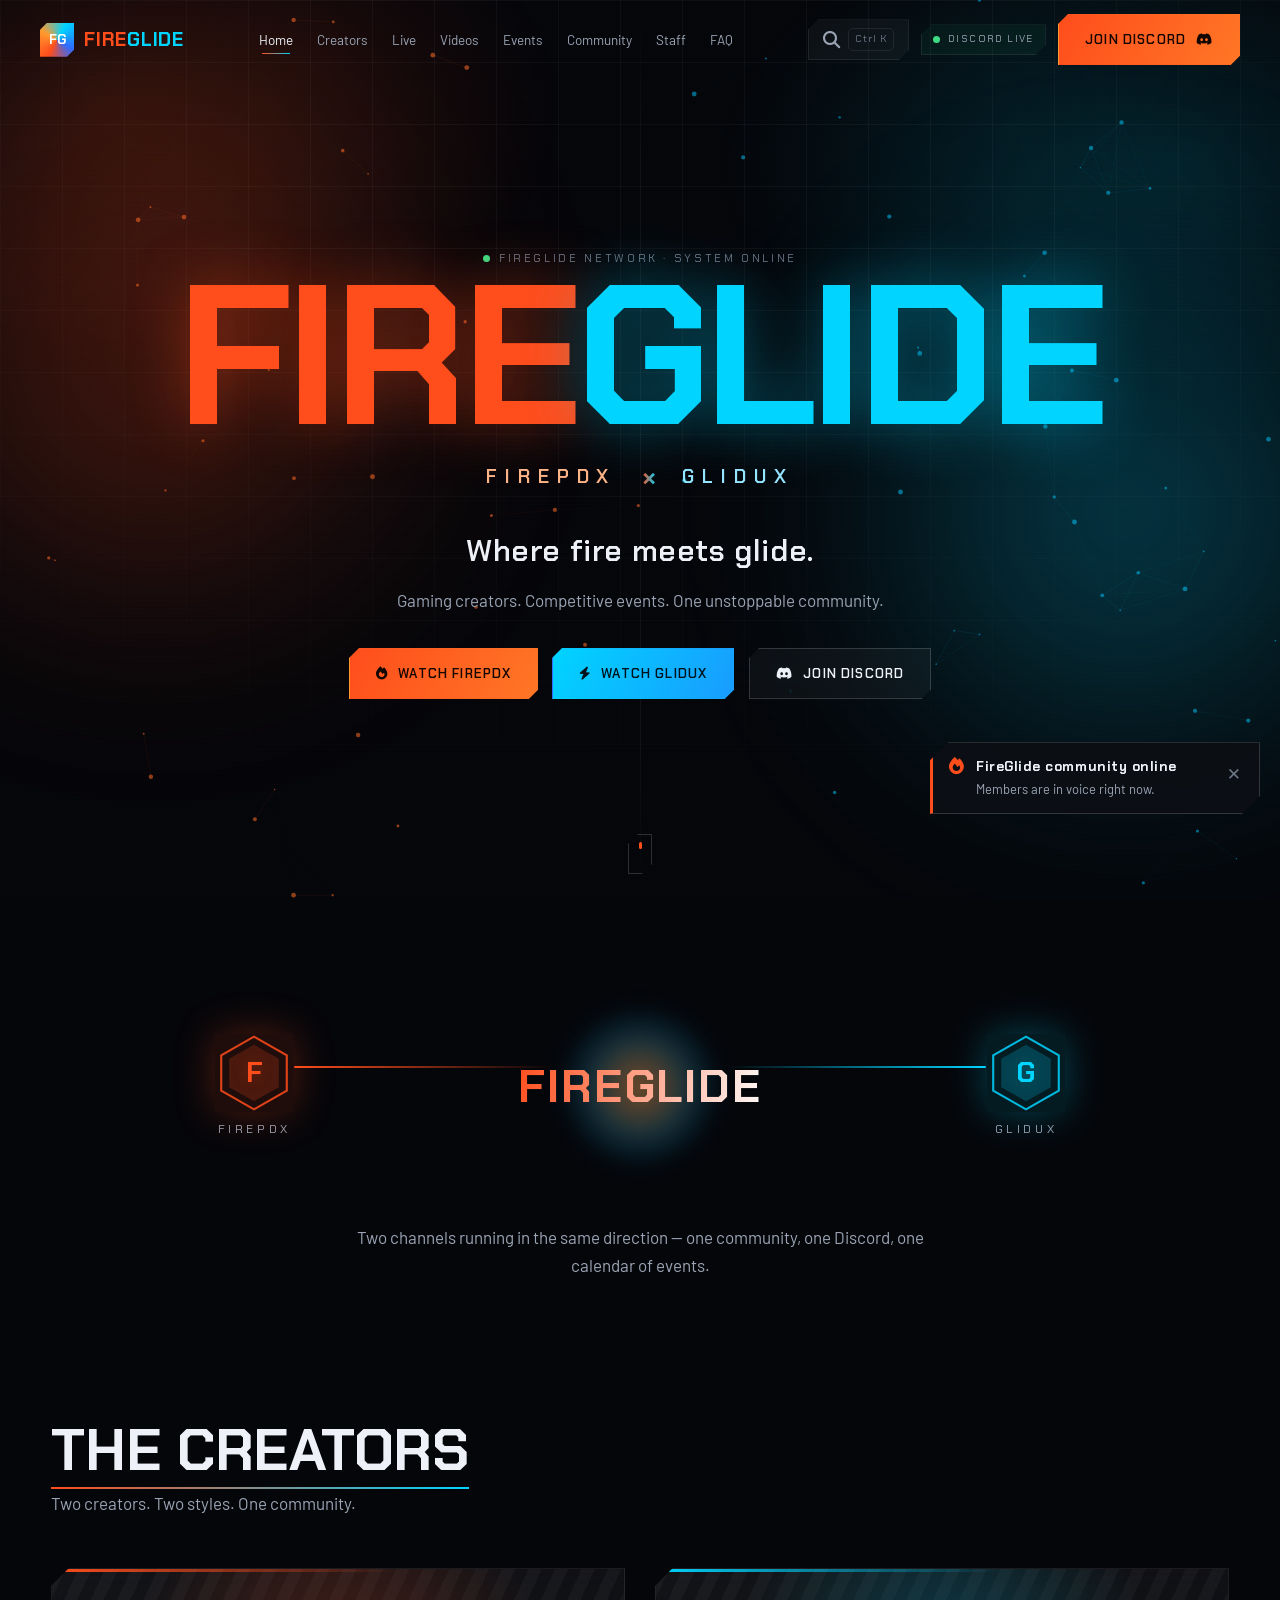
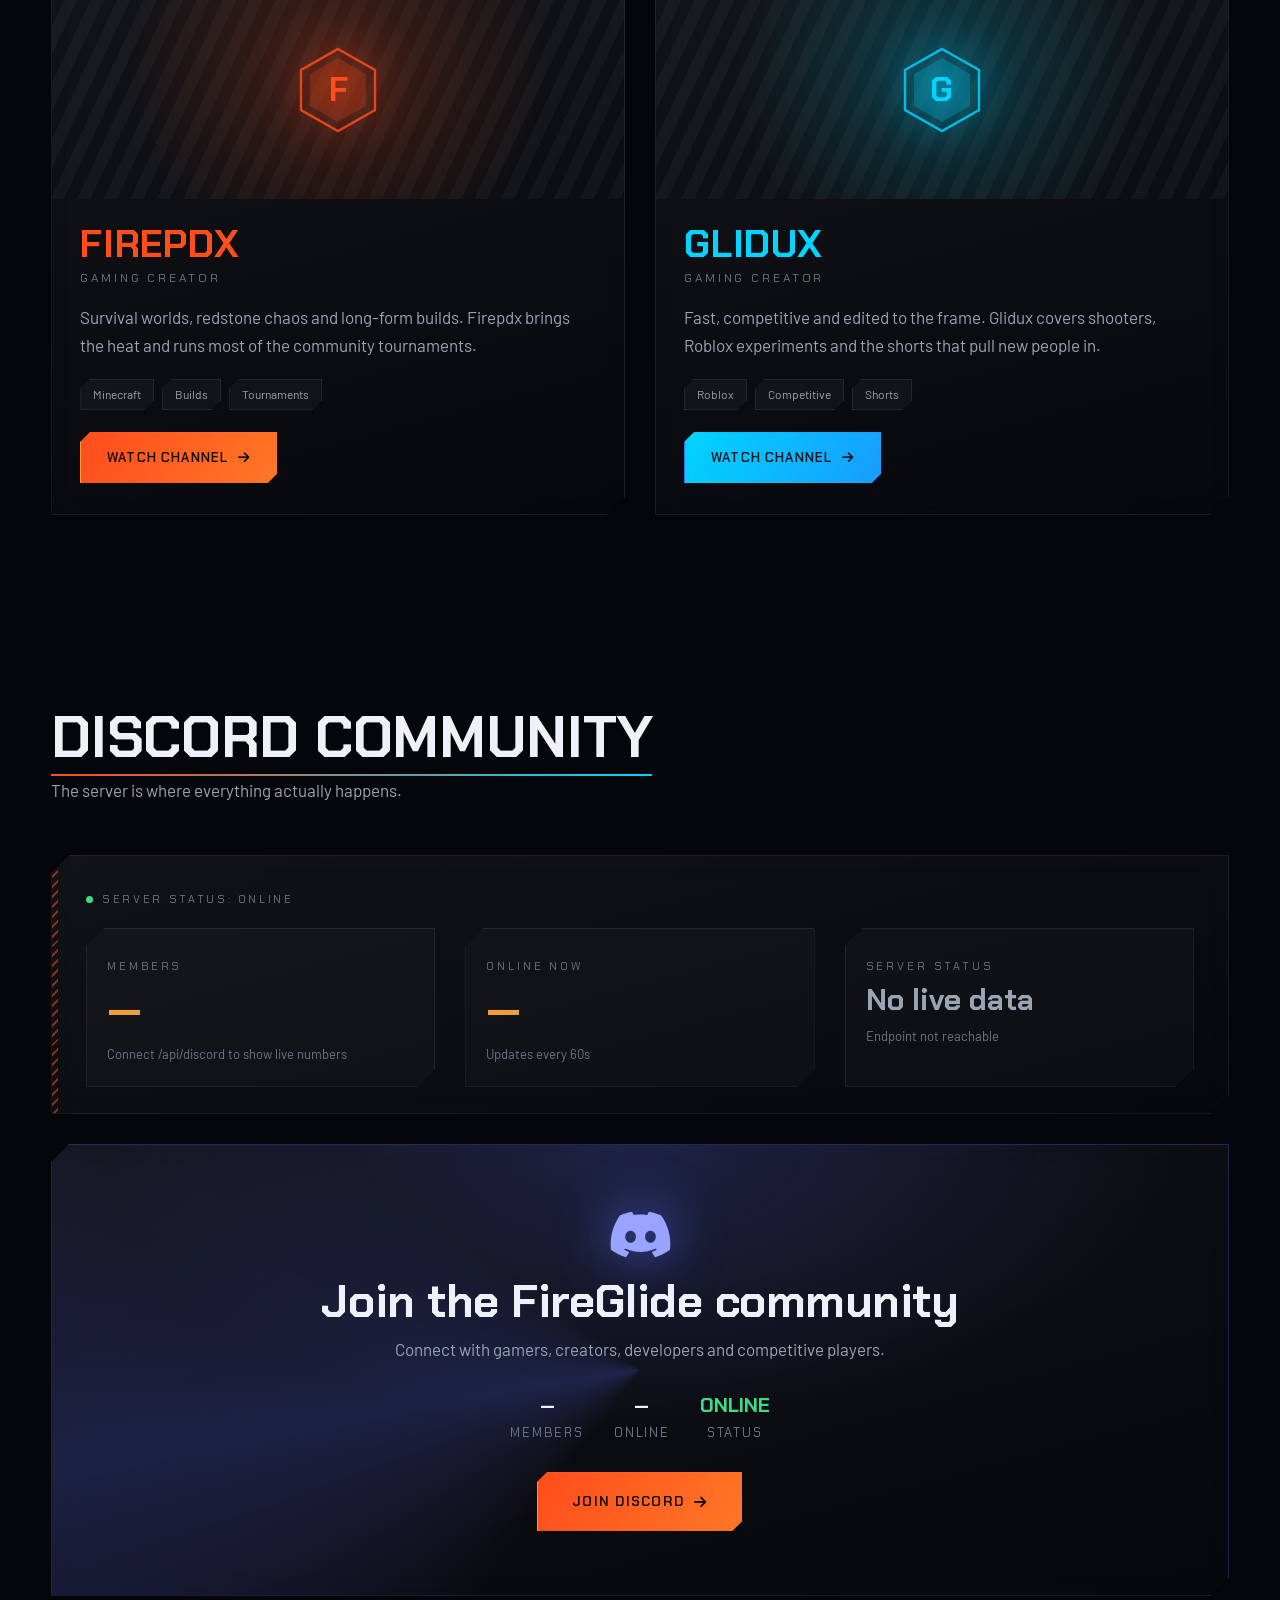
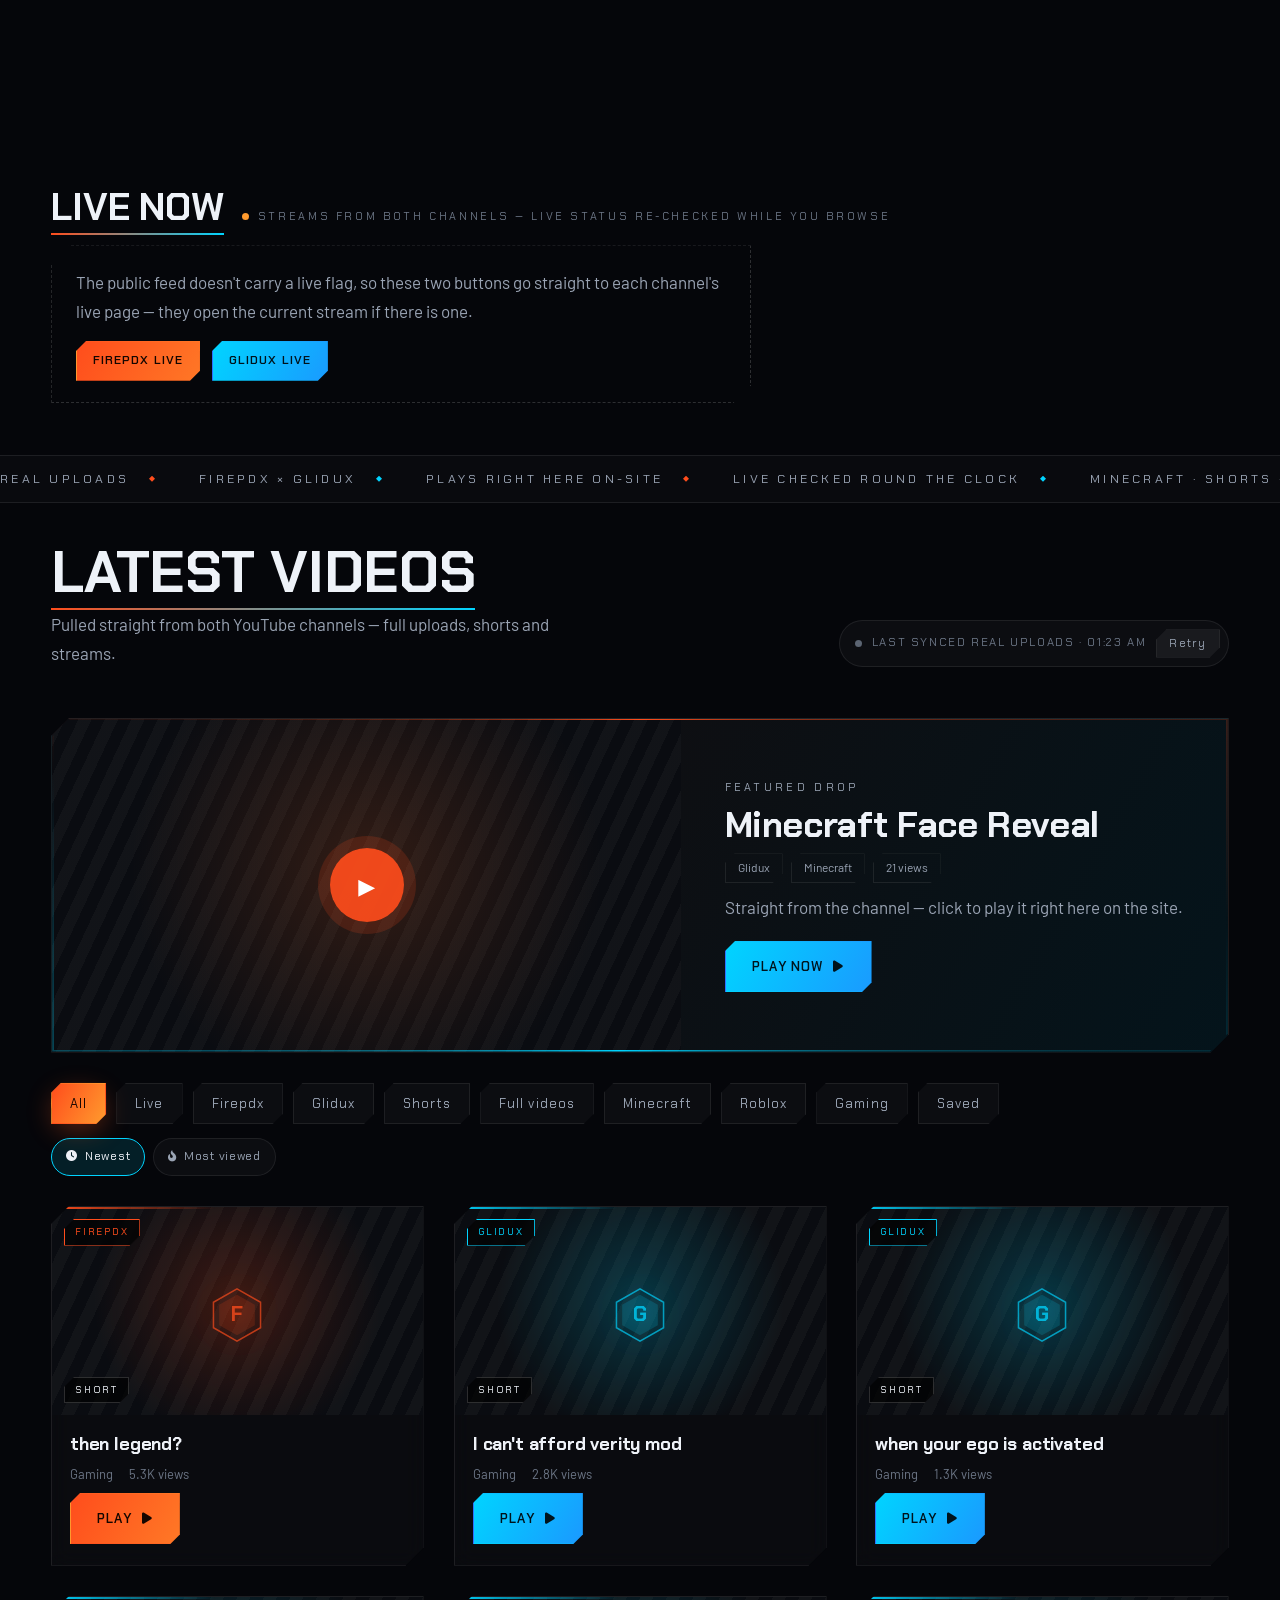
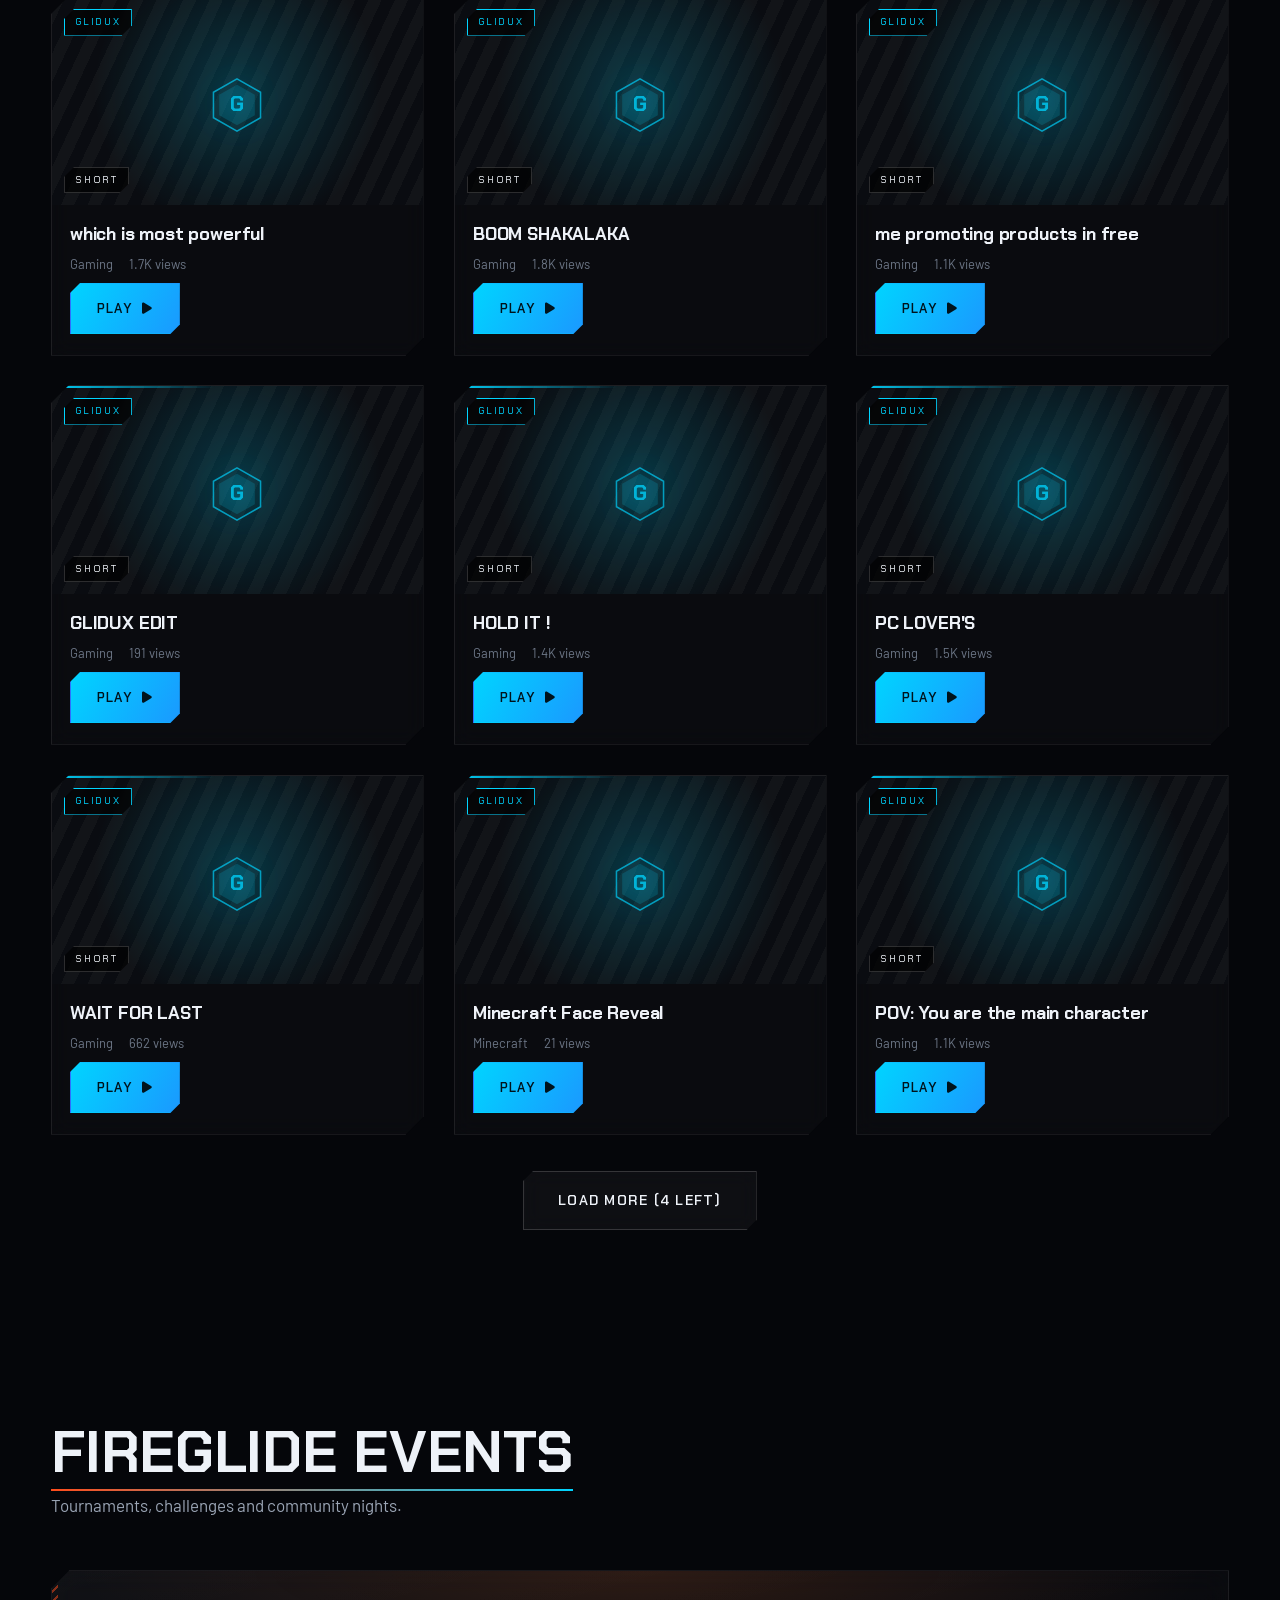
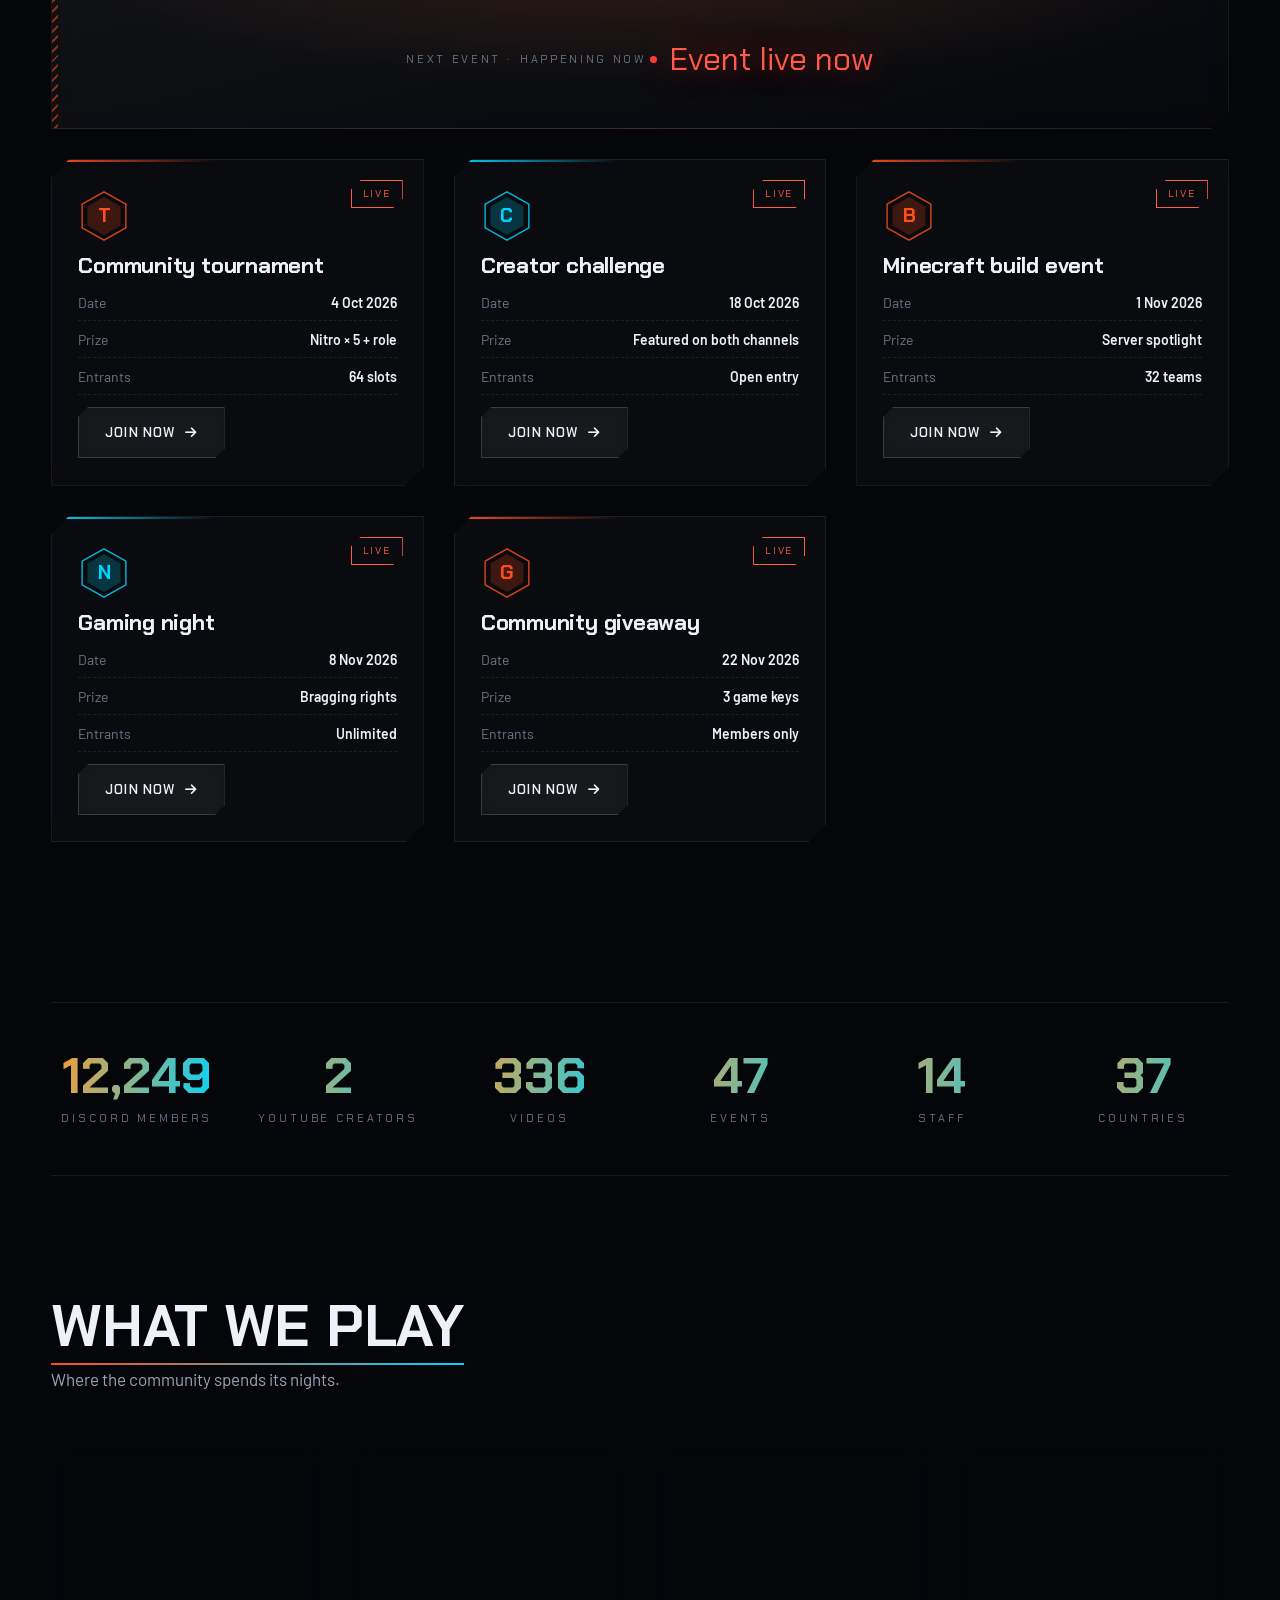
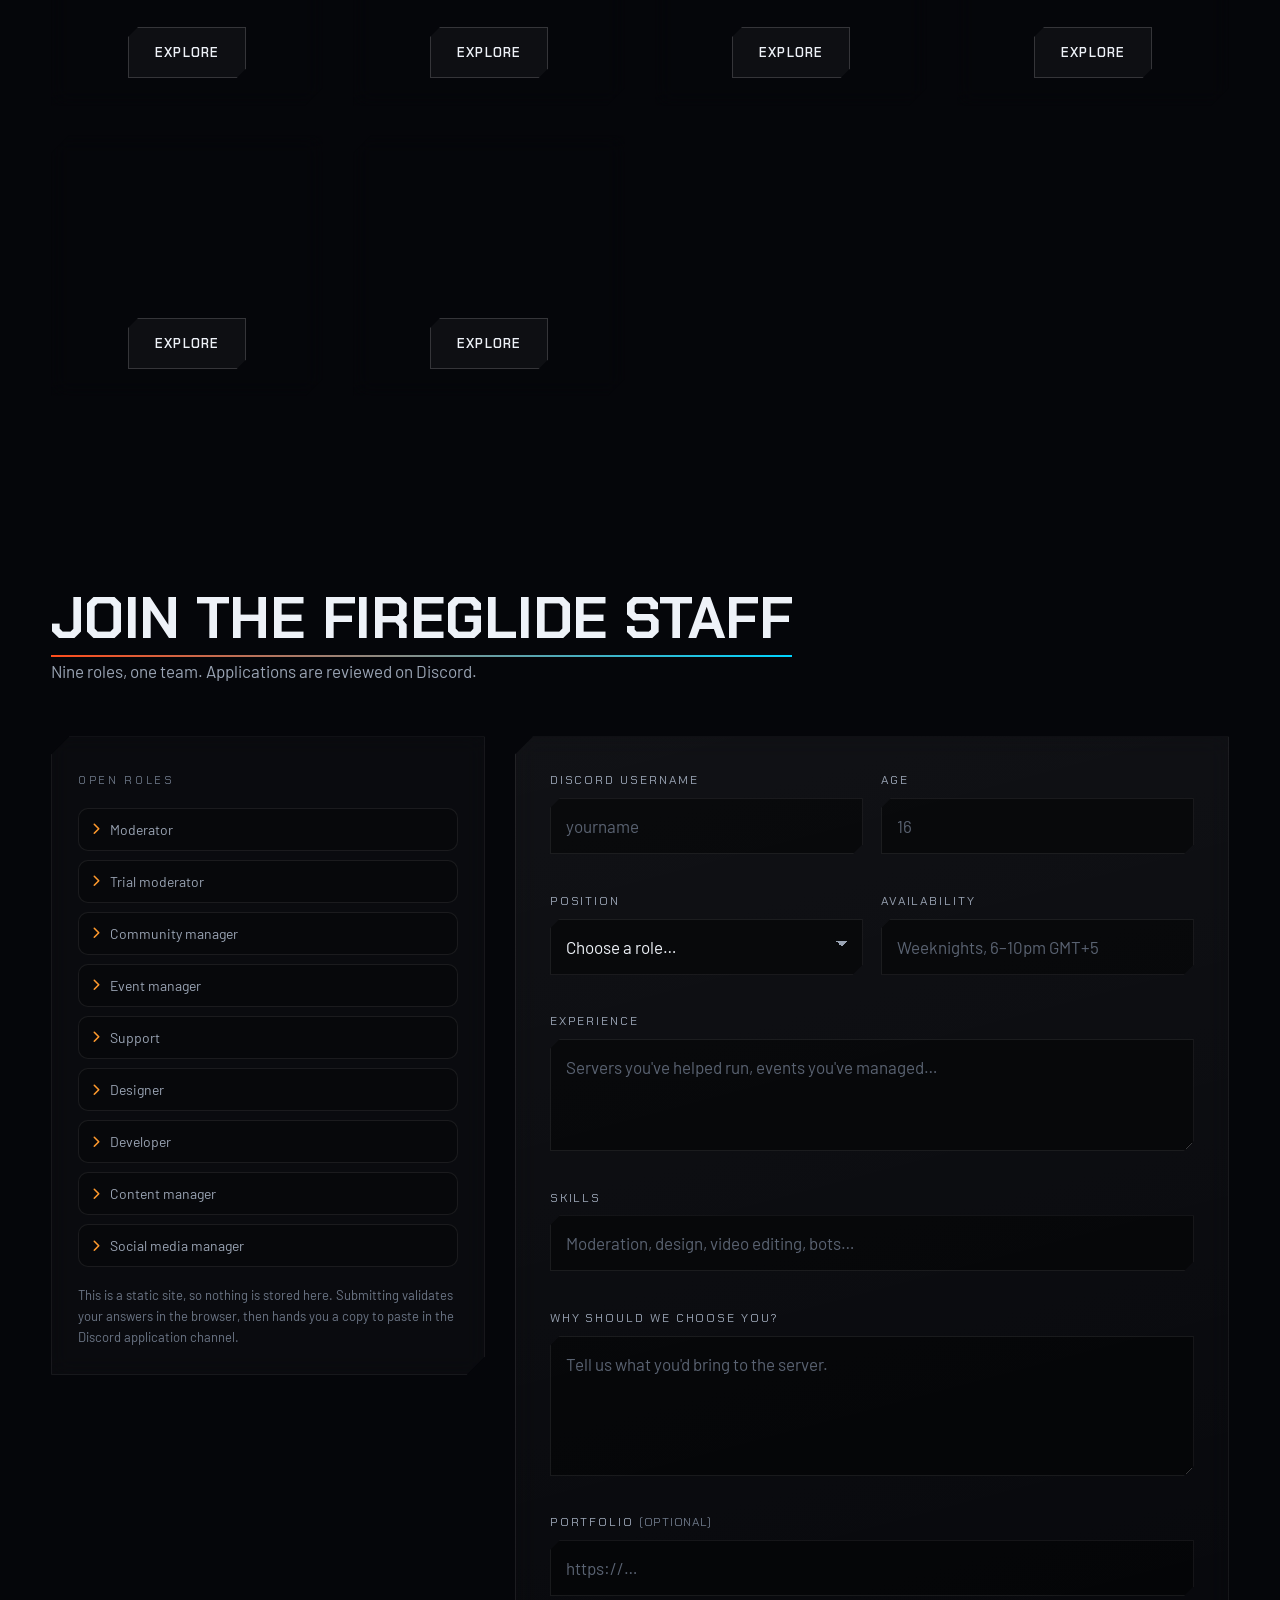
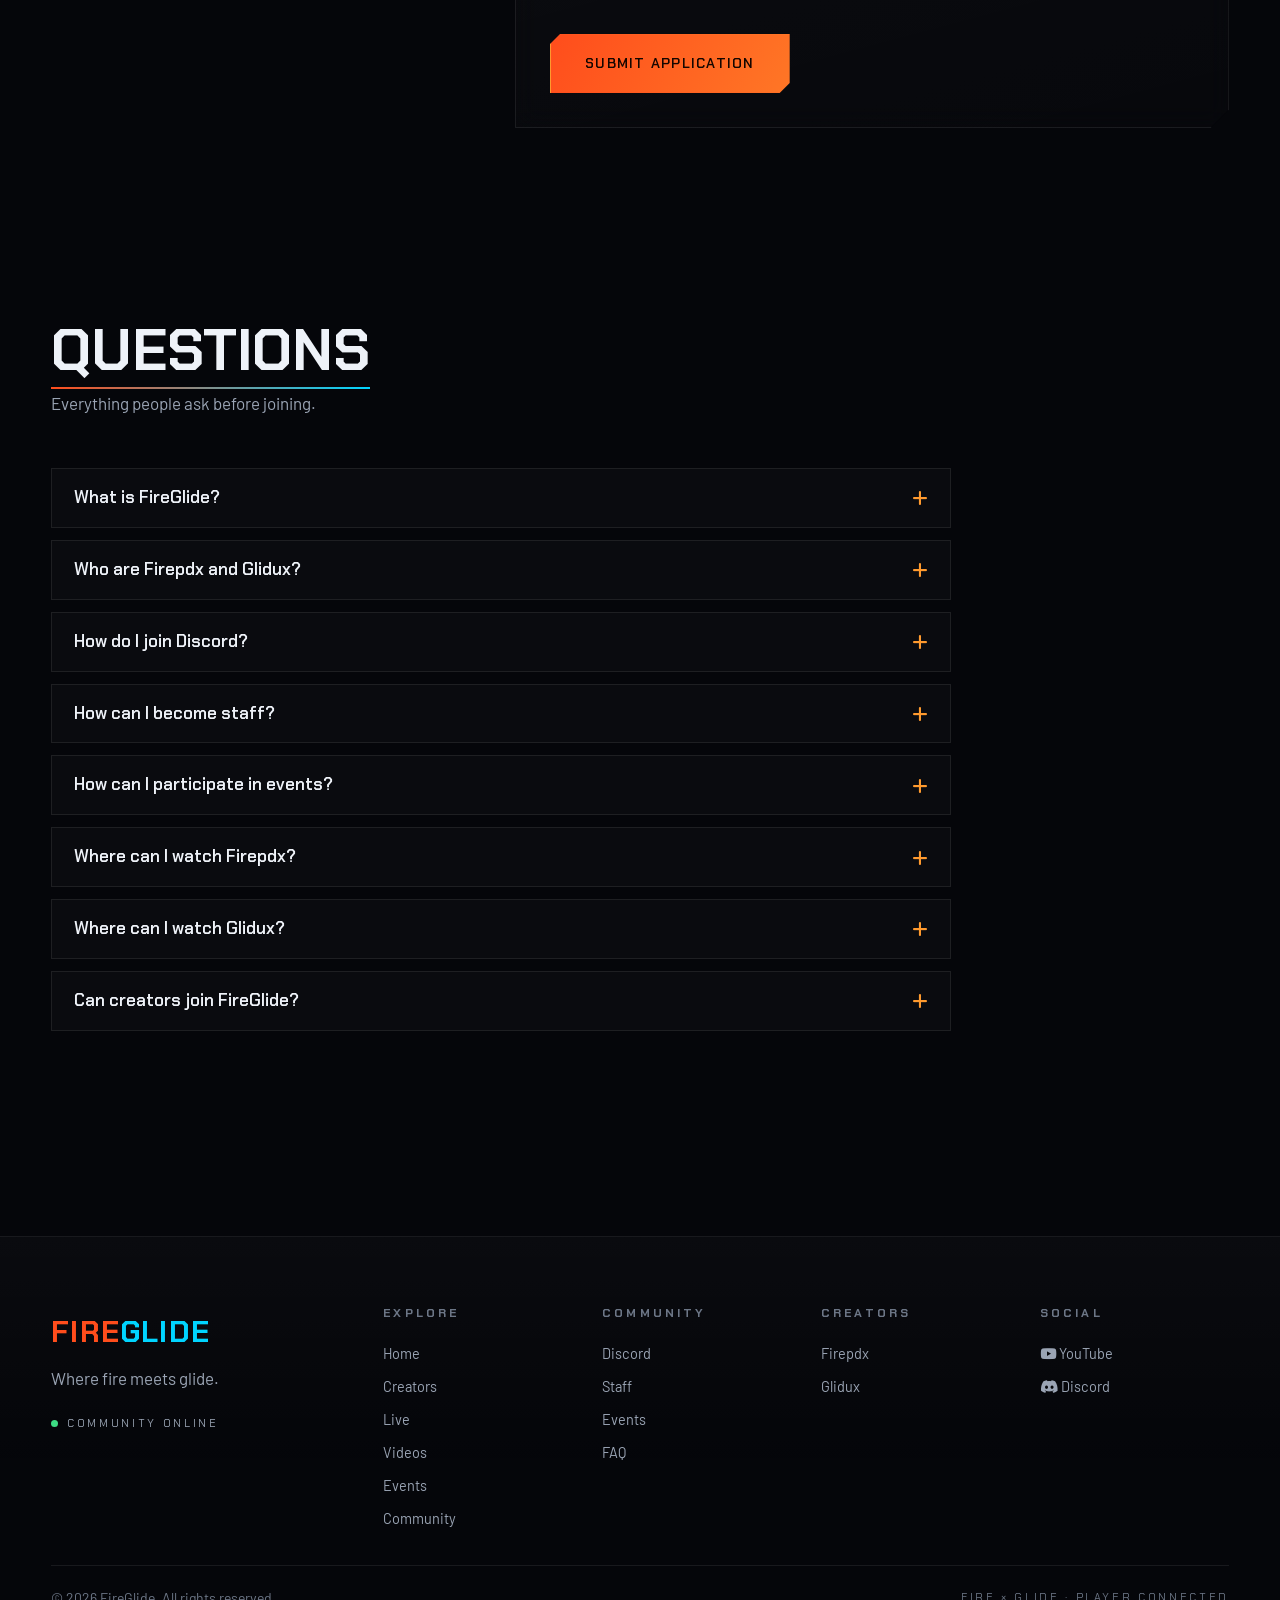
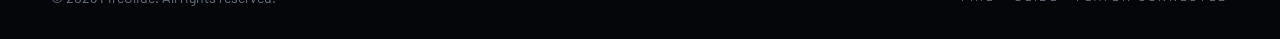
==== index.html @ de51bd77 "new" ====
<!DOCTYPE html>
<html lang="en">
<head>
<meta charset="UTF-8">
<meta name="viewport" content="width=device-width, initial-scale=1">

<title>FireGlide — Gaming Community | Firepdx × Glidux</title>
<meta name="description" content="FireGlide is a gaming community bringing Firepdx and Glidux together. Watch gaming content, join events and connect with the community on Discord.">
<meta name="theme-color" content="#05060a">
<link rel="canonical" href="https://example.com/">
<meta name="author" content="FireGlide">
<meta name="keywords" content="FireGlide, Firepdx, Glidux, gaming community, Discord, Minecraft, Roblox, esports">

<!-- Open Graph -->
<meta property="og:type" content="website">
<meta property="og:site_name" content="FireGlide">
<meta property="og:title" content="FireGlide — Gaming Community | Firepdx × Glidux">
<meta property="og:description" content="Two creators. One community. Infinite gaming. Watch content, join events and connect on Discord.">
<meta property="og:url" content="https://example.com/">
<meta property="og:image" content="https://raw.githubusercontent.com/USERNAME/REPOSITORY/main/assets/hero.png">
<meta property="og:image:alt" content="FireGlide — where fire meets glide">

<!-- Twitter -->
<meta name="twitter:card" content="summary_large_image">
<meta name="twitter:title" content="FireGlide — Gaming Community | Firepdx × Glidux">
<meta name="twitter:description" content="Two creators. One community. Infinite gaming.">
<meta name="twitter:image" content="https://raw.githubusercontent.com/USERNAME/REPOSITORY/main/assets/hero.png">

<link rel="icon" href="https://raw.githubusercontent.com/USERNAME/REPOSITORY/main/assets/favicon.png" type="image/png">
<link rel="apple-touch-icon" href="https://raw.githubusercontent.com/USERNAME/REPOSITORY/main/assets/favicon.png">

<link rel="preconnect" href="https://fonts.googleapis.com">
<link rel="preconnect" href="https://fonts.gstatic.com" crossorigin>
<link href="https://fonts.googleapis.com/css2?family=Chakra+Petch:wght@500;600;700&family=Barlow:wght@400;500;600&display=swap" rel="stylesheet">
<link rel="stylesheet" href="https://cdnjs.cloudflare.com/ajax/libs/font-awesome/6.5.2/css/all.min.css">
<link rel="stylesheet" href="style.css">

<script type="application/ld+json">
{
  "@context": "https://schema.org",
  "@type": "Organization",
  "name": "FireGlide",
  "url": "https://example.com/",
  "description": "Gaming community bringing Firepdx and Glidux together.",
  "sameAs": [
    "https://www.youtube.com/@Firepdx",
    "https://www.youtube.com/@Glidux",
    "https://discord.gg/zVZvjDcu"
  ]
}
</script>
</head>

<body class="is-loading">

<a class="skip-link" href="#main">Skip to content</a>

<!-- ============ LOADING SCREEN ============ -->
<div class="loader" id="loader" role="status" aria-live="polite">
  <div class="loader__inner">
    <div class="loader__mark">
      <span class="loader__fire">FIRE</span><span class="loader__glide">GLIDE</span>
    </div>
    <p class="loader__msg" id="loaderMsg">Initializing community…</p>
    <div class="loader__bar"><span id="loaderFill"></span></div>
    <div class="loader__pct"><span id="loaderPct">0</span>%</div>
  </div>
</div>

<!-- ============ CHROME ============ -->
<div class="scroll-progress" id="scrollProgress" aria-hidden="true"></div>
<div class="cursor" id="cursorRing" aria-hidden="true"></div>
<div class="cursor-dot" id="cursorDot" aria-hidden="true"></div>
<canvas class="particles" id="particles" aria-hidden="true"></canvas>
<div class="grid-bg" aria-hidden="true"></div>
<div class="scanlines" aria-hidden="true"></div>
<div class="seam" aria-hidden="true"></div>

<div class="toasts" id="toasts" role="region" aria-label="Notifications" aria-live="polite"></div>

<!-- ============ NAVBAR ============ -->
<header class="nav" id="nav">
  <div class="nav__wrap">
    <a class="brand" href="#home" aria-label="FireGlide home">
      <img class="brand__img" id="brandLogo" alt="" width="34" height="34">
      <span class="brand__fallback" aria-hidden="true">FG</span>
      <span class="brand__text"><b>FIRE</b><i>GLIDE</i></span>
    </a>

    <nav class="nav__links" id="navLinks" aria-label="Primary">
      <a href="#home">Home</a>
      <a href="#creators">Creators</a>
      <a href="#live">Live</a>
      <a href="#videos">Videos</a>
      <a href="#events">Events</a>
      <a href="#community">Community</a>
      <a href="#staff">Staff</a>
      <a href="#faq">FAQ</a>
    </nav>

    <div class="nav__right">
      <button class="search-btn" id="searchOpen" aria-label="Search FireGlide (Control K)">
        <i class="fa-solid fa-magnifying-glass" aria-hidden="true"></i>
        <kbd>Ctrl K</kbd>
      </button>
      <span class="live-pill"><i class="dot" aria-hidden="true"></i> Discord live</span>
      <a class="btn btn--fire nav__cta" data-magnetic href="https://discord.gg/zVZvjDcu" target="_blank" rel="noopener noreferrer">
        Join Discord <i class="fa-brands fa-discord" aria-hidden="true"></i>
      </a>
      <button class="burger" id="burger" aria-label="Open menu" aria-expanded="false" aria-controls="navLinks">
        <span></span><span></span><span></span>
      </button>
    </div>
  </div>
</header>

<main id="main">

<!-- ============ HERO ============ -->
<section class="hero" id="home">
  <div class="hero__glow hero__glow--fire" aria-hidden="true"></div>
  <div class="hero__glow hero__glow--glide" aria-hidden="true"></div>
  <canvas class="hero__collide" id="collide" aria-hidden="true"></canvas>

  <div class="hero__inner" id="heroParallax">
    <p class="hud hud--top"><i class="dot" aria-hidden="true"></i> FireGlide network · system online</p>

    <h1 class="hero__title" id="heroTitle">
      <span class="hero__word hero__word--fire">FIRE</span><span class="hero__word hero__word--glide">GLIDE</span>
    </h1>

    <p class="hero__cross" id="heroCross" aria-label="Firepdx times Glidux">
      <span>FIREPDX</span><em>×</em><span>GLIDUX</span>
    </p>

    <p class="hero__tag">Where fire meets glide.</p>
    <p class="hero__desc">Gaming creators. Competitive events. One unstoppable community.</p>

    <div class="hero__actions">
      <a class="btn btn--fire" data-magnetic href="https://www.youtube.com/@Firepdx" target="_blank" rel="noopener noreferrer">
        <i class="fa-solid fa-fire" aria-hidden="true"></i> Watch Firepdx
      </a>
      <a class="btn btn--glide" data-magnetic href="https://www.youtube.com/@Glidux" target="_blank" rel="noopener noreferrer">
        <i class="fa-solid fa-bolt" aria-hidden="true"></i> Watch Glidux
      </a>
      <a class="btn btn--ghost" data-magnetic href="https://discord.gg/zVZvjDcu" target="_blank" rel="noopener noreferrer">
        <i class="fa-brands fa-discord" aria-hidden="true"></i> Join Discord
      </a>
    </div>

    <img class="hero__art" id="heroArt" alt="" fetchpriority="high">
  </div>

  <a class="hero__scroll" href="#fusion" aria-label="Scroll to next section"><span></span></a>
</section>

<!-- ============ FUSION ============ -->
<section class="fusion" id="fusion" data-reveal>
  <div class="fusion__stage" aria-hidden="true">
    <div class="fusion__side fusion__side--fire">
      <span class="fusion__icon"><svg viewBox="0 0 40 44" aria-hidden="true"><polygon class="mark__ring" points="20,1.5 38.5,12 38.5,32 20,42.5 1.5,32 1.5,12"/><polygon class="mark__fill" points="20,6 34,14 34,30 20,38 6,30 6,14"/></svg><b>F</b></span>
      <span class="fusion__name">FIREPDX</span>
      <span class="fusion__beam"></span>
    </div>
    <div class="fusion__core">
      <span class="fusion__pulse"></span>
      <span class="fusion__label">FIREGLIDE</span>
    </div>
    <div class="fusion__side fusion__side--glide">
      <span class="fusion__icon"><svg viewBox="0 0 40 44" aria-hidden="true"><polygon class="mark__ring" points="20,1.5 38.5,12 38.5,32 20,42.5 1.5,32 1.5,12"/><polygon class="mark__fill" points="20,6 34,14 34,30 20,38 6,30 6,14"/></svg><b>G</b></span>
      <span class="fusion__name">GLIDUX</span>
      <span class="fusion__beam"></span>
    </div>
  </div>
  <p class="fusion__caption">Two channels running in the same direction — one community, one Discord, one calendar of events.</p>
</section>

<!-- ============ CREATORS ============ -->
<section class="section" id="creators" data-reveal>
  <div class="section__head">
    <h2 class="section__title">The creators</h2>
    <p class="section__sub">Two creators. Two styles. One community.</p>
  </div>
  <div class="creators" id="creatorGrid"><!-- rendered by script.js --></div>
</section>

<!-- ============ COMMUNITY / DISCORD ============ -->
<section class="section" id="community" data-reveal>
  <div class="section__head">
    <h2 class="section__title">Discord community</h2>
    <p class="section__sub">The server is where everything actually happens.</p>
  </div>

  <div class="stats-panel">
    <p class="hud"><i class="dot" aria-hidden="true"></i> Server status: online</p>
    <div class="stats-panel__grid">
      <div class="stat-tile">
        <span class="stat-tile__label">Members</span>
        <strong class="stat-tile__value" id="memberCount">—</strong>
        <span class="stat-tile__note" id="memberNote">Waiting for live data</span>
      </div>
      <div class="stat-tile">
        <span class="stat-tile__label">Online now</span>
        <strong class="stat-tile__value" id="onlineCount">—</strong>
        <span class="stat-tile__note">Updates every 60s</span>
      </div>
      <div class="stat-tile">
        <span class="stat-tile__label">Server status</span>
        <strong class="stat-tile__value stat-tile__value--ok" id="serverStatus">Checking…</strong>
        <span class="stat-tile__note" id="statusNote">/api/discord</span>
      </div>
    </div>
  </div>

  <article class="discord-cta">
    <img class="discord-cta__img" id="discordArt" alt="" loading="lazy">
    <i class="fa-brands fa-discord discord-cta__icon" aria-hidden="true"></i>
    <h3>Join the FireGlide community</h3>
    <p>Connect with gamers, creators, developers and competitive players.</p>
    <ul class="discord-cta__meta">
      <li><b id="ctaMembers">—</b> members</li>
      <li><b id="ctaOnline">—</b> online</li>
      <li><b class="ok">Online</b> status</li>
    </ul>
    <a class="btn btn--fire btn--lg" data-magnetic href="https://discord.gg/zVZvjDcu" target="_blank" rel="noopener noreferrer">
      Join Discord <i class="fa-solid fa-arrow-right" aria-hidden="true"></i>
    </a>
  </article>
</section>

<!-- ============ LIVE BAND ============ -->
<section class="section section--tight live-band" id="live" data-state="loading" data-reveal>
  <div class="live-band__head">
    <h2 class="section__title section__title--sm">Live now</h2>
    <p class="hud"><i class="dot dot--red" aria-hidden="true"></i> Streams from both channels — live status re-checked while you browse</p>
  </div>
  <div class="live-grid" id="liveGrid"></div>
  <p class="live-off" id="liveOffline" hidden>
    Nobody is streaming right now. New uploads land in the grid below the moment they publish — or turn on notifications on
    <a href="https://www.youtube.com/@Firepdx" target="_blank" rel="noopener noreferrer">Firepdx</a> and
    <a href="https://www.youtube.com/@Glidux" target="_blank" rel="noopener noreferrer">Glidux</a>.
  </p>
</section>

<!-- ============ TICKER ============ -->
<section class="ticker" data-reveal aria-hidden="true">
  <div class="ticker__track">
    <span class="ticker__group">
      <span class="ticker__item">Real uploads</span>
      <span class="ticker__item">Firepdx × Glidux</span>
      <span class="ticker__item">Plays right here on-site</span>
      <span class="ticker__item">Live checked round the clock</span>
      <span class="ticker__item">Minecraft · Shorts · Edits</span>
    </span>
    <span class="ticker__group">
      <span class="ticker__item">Real uploads</span>
      <span class="ticker__item">Firepdx × Glidux</span>
      <span class="ticker__item">Plays right here on-site</span>
      <span class="ticker__item">Live checked round the clock</span>
      <span class="ticker__item">Minecraft · Shorts · Edits</span>
    </span>
  </div>
</section>

<!-- ============ VIDEOS ============ -->
<section class="section" id="videos" data-reveal>
  <div class="section__head section__head--row">
    <div>
      <h2 class="section__title">Latest videos</h2>
      <p class="section__sub">Pulled straight from both YouTube channels — full uploads, shorts and streams.</p>
    </div>
    <p class="yt-status" id="ytStatus"><i class="dot dot--idle" aria-hidden="true"></i> Loading videos…</p>
  </div>

  <article class="featured sheen" id="featured"><!-- rendered by script.js --></article>

  <div class="filters-row">
    <div class="filters" id="videoFilters" role="tablist" aria-label="Filter videos"></div>
    <div class="sort" id="videoSort" role="group" aria-label="Sort videos">
      <button class="sort__btn is-active" type="button" data-sort="date">
        <i class="fa-solid fa-clock" aria-hidden="true"></i> Newest
      </button>
      <button class="sort__btn" type="button" data-sort="views">
        <i class="fa-solid fa-fire-flame-curved" aria-hidden="true"></i> Most viewed
      </button>
    </div>
  </div>

  <div class="videos" id="videoGrid"></div>
  <p class="empty" id="videoEmpty" hidden>Nothing under that filter yet. Pick another one, or check back after the next upload.</p>
  <button class="btn btn--ghost btn--lg video-more" id="videoMore" type="button" hidden data-magnetic>Load more</button>
</section>

<!-- ============ EVENTS ============ -->
<section class="section" id="events" data-reveal>
  <div class="section__head">
    <h2 class="section__title">FireGlide events</h2>
    <p class="section__sub">Tournaments, challenges and community nights.</p>
  </div>

  <div class="countdown" id="countdown">
    <p class="hud">Next event · <span id="nextEventName">—</span></p>
    <div class="countdown__units" id="countdownUnits">
      <div class="unit"><strong id="cdDays">00</strong><span>Days</span></div>
      <div class="unit"><strong id="cdHours">00</strong><span>Hours</span></div>
      <div class="unit"><strong id="cdMins">00</strong><span>Minutes</span></div>
      <div class="unit"><strong id="cdSecs">00</strong><span>Seconds</span></div>
    </div>
    <p class="countdown__live" id="countdownLive" hidden><i class="dot dot--red" aria-hidden="true"></i> Event live now</p>
  </div>

  <div class="events" id="eventGrid"></div>
</section>

<!-- ============ STATISTICS ============ -->
<section class="section section--tight" id="numbers" data-reveal>
  <div class="counters" id="counters"></div>
</section>

<!-- ============ GAMES ============ -->
<section class="section" id="games" data-reveal>
  <div class="section__head">
    <h2 class="section__title">What we play</h2>
    <p class="section__sub">Where the community spends its nights.</p>
  </div>
  <div class="games" id="gameGrid"></div>
</section>

<!-- ============ STAFF ============ -->
<section class="section" id="staff" data-reveal>
  <div class="section__head">
    <h2 class="section__title">Join the FireGlide staff</h2>
    <p class="section__sub">Nine roles, one team. Applications are reviewed on Discord.</p>
  </div>

  <div class="staff">
    <aside class="staff__roles">
      <p class="hud">Open roles</p>
      <ul id="roleList"></ul>
      <p class="staff__note">This is a static site, so nothing is stored here. Submitting validates your answers in the browser, then hands you a copy to paste in the Discord application channel.</p>
    </aside>

    <form class="staff__form" id="staffForm" novalidate>
      <div class="field">
        <label for="fUser">Discord username</label>
        <input id="fUser" name="user" type="text" autocomplete="username" placeholder="yourname" required>
        <small class="err" data-err="fUser"></small>
      </div>
      <div class="field">
        <label for="fAge">Age</label>
        <input id="fAge" name="age" type="number" min="13" max="99" placeholder="16" required>
        <small class="err" data-err="fAge"></small>
      </div>
      <div class="field">
        <label for="fRole">Position</label>
        <select id="fRole" name="role" required></select>
        <small class="err" data-err="fRole"></small>
      </div>
      <div class="field">
        <label for="fAvail">Availability</label>
        <input id="fAvail" name="availability" type="text" placeholder="Weeknights, 6–10pm GMT+5" required>
        <small class="err" data-err="fAvail"></small>
      </div>
      <div class="field field--full">
        <label for="fExp">Experience</label>
        <textarea id="fExp" name="experience" rows="3" placeholder="Servers you've helped run, events you've managed…" required></textarea>
        <small class="err" data-err="fExp"></small>
      </div>
      <div class="field field--full">
        <label for="fSkills">Skills</label>
        <input id="fSkills" name="skills" type="text" placeholder="Moderation, design, video editing, bots…" required>
        <small class="err" data-err="fSkills"></small>
      </div>
      <div class="field field--full">
        <label for="fWhy">Why should we choose you?</label>
        <textarea id="fWhy" name="why" rows="4" placeholder="Tell us what you'd bring to the server." required></textarea>
        <small class="err" data-err="fWhy"></small>
      </div>
      <div class="field field--full">
        <label for="fPort">Portfolio <span class="opt">(optional)</span></label>
        <input id="fPort" name="portfolio" type="url" placeholder="https://…">
        <small class="err" data-err="fPort"></small>
      </div>

      <div class="staff__submit">
        <button class="btn btn--fire btn--lg" type="submit" id="submitBtn" data-magnetic>Submit application</button>
        <p class="form-status" id="formStatus" role="status" aria-live="polite"></p>
      </div>

      <div class="staff__done" id="staffDone" hidden>
        <h3>Application checked</h3>
        <p>Everything looks complete. Copy your answers and post them in the application channel on Discord.</p>
        <div class="staff__done-actions">
          <button class="btn btn--ghost" type="button" id="copyApp">Copy answers</button>
          <a class="btn btn--fire" href="https://discord.gg/zVZvjDcu" target="_blank" rel="noopener noreferrer">Continue to Discord <i class="fa-solid fa-arrow-right" aria-hidden="true"></i></a>
        </div>
      </div>
    </form>
  </div>
</section>

<!-- ============ FAQ ============ -->
<section class="section" id="faq" data-reveal>
  <div class="section__head">
    <h2 class="section__title">Questions</h2>
    <p class="section__sub">Everything people ask before joining.</p>
  </div>
  <div class="faq" id="faqList"></div>
</section>

</main>

<!-- ============ FOOTER ============ -->
<footer class="footer">
  <div class="footer__top">
    <div class="footer__brand">
      <span class="brand__text brand__text--lg"><b>FIRE</b><i>GLIDE</i></span>
      <p>Where fire meets glide.</p>
      <p class="hud"><i class="dot" aria-hidden="true"></i> Community online</p>
    </div>

    <nav class="footer__col" aria-label="Explore">
      <h3>Explore</h3>
      <a href="#home">Home</a>
      <a href="#creators">Creators</a>
      <a href="#live">Live</a>
      <a href="#videos">Videos</a>
      <a href="#events">Events</a>
      <a href="#community">Community</a>
    </nav>

    <nav class="footer__col" aria-label="Community">
      <h3>Community</h3>
      <a href="https://discord.gg/zVZvjDcu" target="_blank" rel="noopener noreferrer">Discord</a>
      <a href="#staff">Staff</a>
      <a href="#events">Events</a>
      <a href="#faq">FAQ</a>
    </nav>

    <nav class="footer__col" aria-label="Creators">
      <h3>Creators</h3>
      <a href="https://www.youtube.com/@Firepdx" target="_blank" rel="noopener noreferrer">Firepdx</a>
      <a href="https://www.youtube.com/@Glidux" target="_blank" rel="noopener noreferrer">Glidux</a>
    </nav>

    <nav class="footer__col" aria-label="Social">
      <h3>Social</h3>
      <a href="https://www.youtube.com/@Firepdx" target="_blank" rel="noopener noreferrer"><i class="fa-brands fa-youtube" aria-hidden="true"></i> YouTube</a>
      <a href="https://discord.gg/zVZvjDcu" target="_blank" rel="noopener noreferrer"><i class="fa-brands fa-discord" aria-hidden="true"></i> Discord</a>
    </nav>
  </div>

  <div class="footer__bottom">
    <p>© 2026 FireGlide. All rights reserved.</p>
    <p class="hud">Fire × Glide · player connected</p>
  </div>
</footer>

<button class="to-top" id="toTop" aria-label="Back to top" hidden><i class="fa-solid fa-arrow-up" aria-hidden="true"></i></button>

<!-- ============ ON-SITE VIDEO PLAYER ============ -->
<div class="player" id="player" role="dialog" aria-modal="true" aria-label="Video player" hidden>
  <div class="player__shell">
    <button class="player__close" id="playerClose" aria-label="Close video"><i class="fa-solid fa-xmark" aria-hidden="true"></i></button>
    <div class="player__nav" id="playerNav" hidden>
      <button class="player__nav-btn" id="playerPrev" type="button" aria-label="Previous video"><i class="fa-solid fa-chevron-left" aria-hidden="true"></i></button>
      <button class="player__nav-btn" id="playerNext" type="button" aria-label="Next video"><i class="fa-solid fa-chevron-right" aria-hidden="true"></i></button>
    </div>
    <div class="player__ratio">
      <span class="player__spinner" aria-hidden="true"></span>
      <iframe id="playerFrame" title="" allow="autoplay; encrypted-media; picture-in-picture; fullscreen" allowfullscreen></iframe>
    </div>
    <div class="player__bar">
      <span class="player__txt">
        <b id="playerTitle"></b>
        <span id="playerMeta"></span>
      </span>
      <a class="btn btn--fire btn--sm sheen" id="playerLink" target="_blank" rel="noopener noreferrer">
        Watch on YouTube <i class="fa-brands fa-youtube" aria-hidden="true"></i>
      </a>
    </div>
  </div>
</div>

<!-- ============ SEARCH OVERLAY ============ -->
<div class="search" id="search" role="dialog" aria-modal="true" aria-label="Search FireGlide" hidden>
  <div class="search__panel">
    <div class="search__bar">
      <i class="fa-solid fa-magnifying-glass" aria-hidden="true"></i>
      <input id="searchInput" type="search" placeholder="Search creators, videos, events, games, FAQ…" aria-label="Search" autocomplete="off">
      <button id="searchClose" aria-label="Close search">Esc</button>
    </div>
    <div class="search__results" id="searchResults" role="listbox" aria-label="Search results"></div>
  </div>
</div>

<script src="script.js" defer></script>
</body>
</html>
---- style.css ----
/* =========================================================
   FIREGLIDE — style.css
   Black canvas · fire left · glide right · seam down the middle
   ========================================================= */

/* ---------- 1. TOKENS ---------- */
:root{
  --void:#05060a;
  --panel:#0d1016;
  --panel-2:#12161f;
  --line:rgba(255,255,255,.08);
  --line-strong:rgba(255,255,255,.16);

  --fire:#ff4d1c;
  --fire-2:#ff9a2e;
  --fire-soft:rgba(255,77,28,.18);

  --glide:#00d4ff;
  --glide-2:#2f6bff;
  --glide-soft:rgba(0,212,255,.16);

  --text:#eef2f8;
  --muted:#9aa4b4;
  --dim:#6c7686;
  --ok:#3ddc84;

  --radius:18px;
  --radius-sm:12px;
  --radius-lg:28px;

  --shell:1200px;
  --gap:clamp(18px,2.4vw,30px);
  --pad-sec:clamp(70px,9vw,130px);

  --font-display:"Chakra Petch",system-ui,sans-serif;
  --font-body:"Barlow",system-ui,-apple-system,sans-serif;

  --ease:cubic-bezier(.22,.8,.3,1);
  --shadow:0 24px 70px rgba(0,0,0,.6);
}

/* ---------- 2. RESET ---------- */
*,*::before,*::after{box-sizing:border-box;}
html{scroll-behavior:smooth;scroll-padding-top:96px;-webkit-text-size-adjust:100%;}
body{
  margin:0;
  background:var(--void);
  color:var(--text);
  font-family:var(--font-body);
  font-size:clamp(15px,.44vw + 14px,17px);
  line-height:1.65;
  overflow-x:hidden;
  min-height:100vh;
}
body.is-locked{overflow:hidden;}
img{max-width:100%;display:block;height:auto;}
a{color:inherit;text-decoration:none;}
button,input,select,textarea{font:inherit;color:inherit;}
h1,h2,h3,h4{font-family:var(--font-display);font-weight:700;line-height:1.05;margin:0;letter-spacing:-.01em;}
p{margin:0;}
ul{margin:0;padding:0;list-style:none;}
::selection{background:var(--fire);color:#fff;}
[hidden]{display:none !important;}

:focus-visible{
  outline:2px solid var(--glide);
  outline-offset:3px;
  border-radius:6px;
}

.skip-link{
  position:fixed;top:-60px;left:16px;z-index:9999;
  background:var(--fire);color:#fff;padding:10px 16px;border-radius:0 0 10px 10px;
  transition:top .2s var(--ease);
}
.skip-link:focus{top:0;}

/* ---------- 3. BACKGROUND LAYERS ---------- */
.grid-bg,.scanlines,.seam,.particles{position:fixed;inset:0;pointer-events:none;}
.grid-bg{
  z-index:0;
  background:
    linear-gradient(to right,rgba(255,255,255,.035) 1px,transparent 1px) 0 0/62px 62px,
    linear-gradient(to bottom,rgba(255,255,255,.035) 1px,transparent 1px) 0 0/62px 62px,
    radial-gradient(ellipse 60% 50% at 8% 12%,var(--fire-soft),transparent 60%),
    radial-gradient(ellipse 60% 50% at 92% 18%,var(--glide-soft),transparent 60%);
  mask-image:radial-gradient(ellipse 100% 90% at 50% 20%,#000 30%,transparent 85%);
  animation:gridDrift 26s linear infinite;
}
@keyframes gridDrift{to{background-position:62px 62px,62px 62px,0 0,0 0;}}

.scanlines{
  z-index:2;opacity:.35;
  background:repeating-linear-gradient(to bottom,rgba(255,255,255,.035) 0 1px,transparent 1px 4px);
  mix-blend-mode:overlay;
}
.seam{
  z-index:1;
  background:linear-gradient(to bottom,transparent,rgba(255,255,255,.10) 18%,rgba(255,255,255,.10) 82%,transparent);
  width:1px;left:50%;right:auto;
  opacity:.5;
}
.particles{z-index:1;width:100%;height:100%;}

/* ---------- 4. LOADER ---------- */
.loader{
  position:fixed;inset:0;z-index:9000;
  display:grid;place-items:center;
  background:#000;
  transition:opacity .6s var(--ease),visibility .6s;
}
.loader.is-done{opacity:0;visibility:hidden;}
.loader__inner{text-align:center;width:min(420px,84vw);}
.loader__mark{
  font-family:var(--font-display);font-size:clamp(34px,7vw,58px);font-weight:700;
  letter-spacing:.06em;margin-bottom:14px;
}
.loader__fire{color:var(--fire);text-shadow:0 0 28px rgba(255,77,28,.6);}
.loader__glide{color:var(--glide);text-shadow:0 0 28px rgba(0,212,255,.6);}
.loader__msg{color:var(--muted);font-size:14px;letter-spacing:.14em;text-transform:uppercase;}
.loader__bar{
  height:8px;margin:20px 0 10px;border-radius:99px;
  background:rgba(255,255,255,.08);overflow:hidden;
  border:1px solid var(--line);
}
.loader__bar span{
  display:block;height:100%;width:0;border-radius:99px;
  background:linear-gradient(90deg,var(--fire),var(--fire-2),var(--glide));
  box-shadow:0 0 22px rgba(255,120,40,.6);
  transition:width .25s linear;
}
.loader__pct{font-family:var(--font-display);color:var(--dim);font-size:13px;letter-spacing:.2em;}

/* ---------- 5. CURSOR ---------- */
.cursor,.cursor-dot{position:fixed;z-index:8000;pointer-events:none;border-radius:50%;opacity:0;}
.cursor{
  width:34px;height:34px;margin:-17px 0 0 -17px;
  border:1px solid rgba(255,255,255,.45);
  transition:width .2s var(--ease),height .2s var(--ease),margin .2s var(--ease),border-color .2s,background .2s,opacity .3s;
}
.cursor-dot{width:5px;height:5px;margin:-2.5px 0 0 -2.5px;background:var(--fire);box-shadow:0 0 12px var(--fire);transition:opacity .3s;}
.cursor.is-hot{
  width:56px;height:56px;margin:-28px 0 0 -28px;
  border-color:var(--fire);background:rgba(255,77,28,.10);
}
body.has-cursor,body.has-cursor a,body.has-cursor button{cursor:none;}

/* ---------- 6. SCROLL PROGRESS ---------- */
.scroll-progress{
  position:fixed;top:0;left:0;height:2px;width:0;z-index:7000;
  background:linear-gradient(90deg,var(--fire),var(--fire-2),var(--glide));
  box-shadow:0 0 14px rgba(255,120,40,.7);
}

/* ---------- 7. HUD ---------- */
.hud{
  font-family:var(--font-display);
  font-size:11px;letter-spacing:.24em;text-transform:uppercase;
  color:var(--dim);display:inline-flex;align-items:center;gap:9px;margin:0;
}
.dot{
  width:7px;height:7px;border-radius:50%;background:var(--ok);
  box-shadow:0 0 0 0 rgba(61,220,132,.55);animation:ping 2.4s infinite;
}
.dot--red{background:#ff3b3b;box-shadow:0 0 0 0 rgba(255,59,59,.55);}
@keyframes ping{70%{box-shadow:0 0 0 9px rgba(61,220,132,0);}100%{box-shadow:0 0 0 0 rgba(61,220,132,0);}}

/* ---------- 8. BUTTONS ---------- */
.btn{
  position:relative;overflow:hidden;isolation:isolate;
  display:inline-flex;align-items:center;justify-content:center;gap:10px;
  padding:13px 24px;border-radius:99px;border:1px solid var(--line-strong);
  font-family:var(--font-display);font-weight:600;font-size:14px;letter-spacing:.06em;
  background:rgba(255,255,255,.04);
  cursor:pointer;
  transition:transform .25s var(--ease),box-shadow .25s var(--ease),border-color .25s,background .25s;
  will-change:transform;
}
.btn i{transition:transform .25s var(--ease);}
.btn:hover{transform:translateY(-3px);}
.btn:hover i{transform:translateX(3px);}
.btn:active{transform:translateY(0) scale(.98);}
.btn--lg{padding:16px 32px;font-size:15px;}

.btn--fire{
  background:linear-gradient(120deg,var(--fire),var(--fire-2));
  background-size:200% 100%;border-color:transparent;color:#140600;
  box-shadow:0 10px 32px rgba(255,77,28,.3);
}
.btn--fire:hover{background-position:100% 0;box-shadow:0 16px 46px rgba(255,120,40,.46);}
.btn--glide{
  background:linear-gradient(120deg,var(--glide),var(--glide-2));
  background-size:200% 100%;border-color:transparent;color:#00131c;
  box-shadow:0 10px 32px rgba(0,180,255,.3);
}
.btn--glide:hover{background-position:100% 0;box-shadow:0 16px 46px rgba(0,200,255,.46);}
.btn--ghost{backdrop-filter:blur(10px);}
.btn--ghost:hover{border-color:rgba(255,255,255,.4);background:rgba(255,255,255,.08);}

.ripple{
  position:absolute;border-radius:50%;transform:scale(0);z-index:-1;
  background:rgba(255,255,255,.4);animation:ripple .6s var(--ease) forwards;
}
@keyframes ripple{to{transform:scale(3);opacity:0;}}

/* ---------- 9. NAVBAR ---------- */
.nav{
  position:fixed;top:0;left:0;right:0;z-index:600;
  transition:background .3s var(--ease),border-color .3s,backdrop-filter .3s,padding .3s var(--ease);
  border-bottom:1px solid transparent;
  padding:14px 0;
}
.nav.is-stuck{
  background:rgba(6,8,12,.82);
  backdrop-filter:blur(16px) saturate(140%);
  border-bottom-color:var(--line);
  padding:8px 0;
}
.nav__wrap{
  width:min(var(--shell),94vw);margin:0 auto;
  display:flex;align-items:center;gap:20px;
}
.brand{display:flex;align-items:center;gap:10px;flex-shrink:0;}
.brand__img{width:34px;height:34px;border-radius:9px;object-fit:cover;}
.brand__img.image-error,.brand__img:not([src]){display:none;}
.brand__fallback{
  display:none;width:34px;height:34px;border-radius:9px;
  place-items:center;font-family:var(--font-display);font-size:13px;font-weight:700;color:#fff;
  background:conic-gradient(from 210deg,var(--fire),var(--fire-2),var(--glide),var(--glide-2),var(--fire));
  box-shadow:0 0 22px rgba(255,90,40,.35);
}
.brand.is-fallback .brand__fallback{display:grid;}
.brand__text{font-family:var(--font-display);font-weight:700;font-size:19px;letter-spacing:.04em;}
.brand__text b{color:var(--fire);}
.brand__text i{color:var(--glide);font-style:normal;}
.brand__text--lg{font-size:30px;}

.nav__links{display:flex;gap:4px;margin-left:auto;}
.nav__links a{
  padding:9px 13px;border-radius:10px;font-size:14px;color:var(--muted);
  position:relative;transition:color .2s,background .2s;
}
.nav__links a::after{
  content:"";position:absolute;left:13px;right:13px;bottom:5px;height:1px;
  background:linear-gradient(90deg,var(--fire),var(--glide));
  transform:scaleX(0);transform-origin:left;transition:transform .28s var(--ease);
}
.nav__links a:hover,.nav__links a.is-active{color:var(--text);}
.nav__links a:hover::after,.nav__links a.is-active::after{transform:scaleX(1);}

.nav__right{display:flex;align-items:center;gap:12px;margin-left:auto;}

.search-btn{
  display:flex;align-items:center;gap:8px;
  background:rgba(255,255,255,.04);border:1px solid var(--line);
  border-radius:99px;padding:8px 14px;color:var(--muted);cursor:pointer;
  transition:border-color .2s,color .2s;
}
.search-btn:hover{border-color:var(--line-strong);color:var(--text);}
.search-btn kbd{
  font-family:var(--font-display);font-size:10px;letter-spacing:.1em;
  border:1px solid var(--line);border-radius:5px;padding:2px 6px;color:var(--dim);
}
.live-pill{
  display:inline-flex;align-items:center;gap:8px;
  font-family:var(--font-display);font-size:11px;letter-spacing:.18em;text-transform:uppercase;
  color:var(--muted);border:1px solid var(--line);border-radius:99px;padding:7px 14px;
  background:rgba(61,220,132,.05);
}

.burger{
  display:none;width:44px;height:40px;border-radius:12px;
  background:rgba(255,255,255,.05);border:1px solid var(--line);
  cursor:pointer;padding:0;position:relative;
}
.burger span{
  position:absolute;left:12px;width:20px;height:2px;border-radius:2px;background:var(--text);
  transition:transform .3s var(--ease),opacity .2s;
}
.burger span:nth-child(1){top:14px;}
.burger span:nth-child(2){top:19px;}
.burger span:nth-child(3){top:24px;}
.burger.is-open span:nth-child(1){transform:translateY(5px) rotate(45deg);}
.burger.is-open span:nth-child(2){opacity:0;}
.burger.is-open span:nth-child(3){transform:translateY(-5px) rotate(-45deg);}

/* ---------- 10. HERO ---------- */
.hero{
  position:relative;z-index:3;
  min-height:100svh;display:grid;place-items:center;
  padding:130px 0 90px;text-align:center;overflow:hidden;
}
.hero__glow{position:absolute;width:52vw;height:52vw;border-radius:50%;filter:blur(120px);opacity:.4;}
.hero__glow--fire{left:-14vw;top:2vw;background:radial-gradient(circle,var(--fire),transparent 62%);animation:breathe 9s ease-in-out infinite;}
.hero__glow--glide{right:-14vw;top:14vw;background:radial-gradient(circle,var(--glide),transparent 62%);animation:breathe 11s ease-in-out infinite reverse;}
@keyframes breathe{50%{transform:scale(1.14);opacity:.58;}}

.hero__collide{position:absolute;inset:0;width:100%;height:100%;z-index:2;}
.hero__inner{position:relative;z-index:3;width:min(var(--shell),92vw);}

.hero__title{
  font-size:clamp(58px,15.5vw,210px);
  letter-spacing:-.03em;line-height:.88;margin-bottom:6px;
}
.hero__word{display:inline-block;opacity:0;transform:translateY(40px);}
.hero__word--fire{
  color:var(--fire);
  text-shadow:0 0 60px rgba(255,77,28,.45);
  animation:wordIn .9s var(--ease) forwards;
}
.hero__word--glide{
  color:var(--glide);
  text-shadow:0 0 60px rgba(0,212,255,.45);
  animation:wordIn .9s var(--ease) .12s forwards;
}
.is-loading .hero__word{animation-play-state:paused;}
@keyframes wordIn{to{opacity:1;transform:translateY(0);}}

.hero__cross{
  display:flex;align-items:center;justify-content:center;gap:clamp(12px,2.4vw,26px);
  font-family:var(--font-display);font-weight:600;
  font-size:clamp(13px,1.5vw,19px);letter-spacing:.42em;
  color:var(--muted);margin:10px 0 26px;
}
.hero__cross span{position:relative;}
.hero__cross span:first-child{color:#ffb488;}
.hero__cross span:last-child{color:#94e5ff;}
.hero__cross em{
  font-style:normal;font-size:1.5em;letter-spacing:0;
  background:linear-gradient(90deg,var(--fire),var(--glide));
  -webkit-background-clip:text;background-clip:text;color:transparent;
  animation:spinX 6s linear infinite;display:inline-block;
}
@keyframes spinX{to{transform:rotate(360deg);}}

.hero__tag{
  font-family:var(--font-display);font-weight:600;
  font-size:clamp(18px,2.5vw,30px);letter-spacing:.02em;margin-bottom:10px;
}
.hero__desc{color:var(--muted);max-width:52ch;margin:0 auto 34px;}
.hero__actions{display:flex;flex-wrap:wrap;gap:14px;justify-content:center;}
.hero__art{
  width:min(620px,88vw);margin:44px auto 0;border-radius:var(--radius-lg);
  border:1px solid var(--line);box-shadow:var(--shadow);
}
.hero__art.image-error,.hero__art:not([src]){display:none;}

.hero__scroll{
  position:absolute;bottom:26px;left:50%;transform:translateX(-50%);z-index:4;
  width:24px;height:40px;border:1px solid var(--line-strong);border-radius:99px;
  display:grid;place-items:start center;padding-top:7px;
}
.hero__scroll span{width:3px;height:7px;border-radius:2px;background:var(--fire);animation:scrollDot 1.8s infinite;}
@keyframes scrollDot{50%{transform:translateY(14px);opacity:.2;}}

/* ---------- 11. SECTIONS ---------- */
.section{position:relative;z-index:3;width:min(var(--shell),92vw);margin:0 auto;padding:var(--pad-sec) 0;}
.section--tight{padding:clamp(40px,5vw,70px) 0;}
.section__head{margin-bottom:clamp(30px,4vw,52px);}
.section__title{font-size:clamp(30px,5.2vw,58px);letter-spacing:-.02em;}
.section__sub{color:var(--muted);margin-top:8px;max-width:56ch;}

[data-reveal]{opacity:0;transform:translateY(26px);transition:opacity .7s var(--ease),transform .7s var(--ease);}
[data-reveal].is-in{opacity:1;transform:none;}

.glass{
  background:linear-gradient(160deg,rgba(255,255,255,.055),rgba(255,255,255,.015));
  border:1px solid var(--line);
  backdrop-filter:blur(14px);
  border-radius:var(--radius);
}

/* ---------- 12. FUSION ---------- */
.fusion{position:relative;z-index:3;width:min(var(--shell),92vw);margin:0 auto;padding:clamp(40px,6vw,80px) 0;}
.fusion__stage{
  position:relative;display:grid;grid-template-columns:1fr auto 1fr;align-items:center;
  gap:clamp(10px,4vw,60px);min-height:220px;
}
.fusion__side{display:grid;justify-items:center;gap:8px;position:relative;}
.fusion__icon{
  width:64px;height:64px;display:grid;place-items:center;border-radius:20px;font-size:24px;
  border:1px solid var(--line-strong);
}
.fusion__side--fire .fusion__icon{color:var(--fire);background:rgba(255,77,28,.10);box-shadow:0 0 40px rgba(255,77,28,.3);}
.fusion__side--glide .fusion__icon{color:var(--glide);background:rgba(0,212,255,.10);box-shadow:0 0 40px rgba(0,212,255,.3);}
.fusion__name{font-family:var(--font-display);letter-spacing:.3em;font-size:12px;color:var(--muted);}
.fusion__beam{
  position:absolute;top:32px;height:2px;width:min(30vw,260px);border-radius:2px;
}
.fusion__side--fire .fusion__beam{
  left:calc(50% + 40px);
  background:linear-gradient(90deg,var(--fire),transparent);
  animation:beamFire 3.2s var(--ease) infinite;
}
.fusion__side--glide .fusion__beam{
  right:calc(50% + 40px);
  background:linear-gradient(270deg,var(--glide),transparent);
  animation:beamGlide 3.2s var(--ease) infinite;
}
@keyframes beamFire{0%,100%{opacity:.25;transform:scaleX(.6);transform-origin:left;}50%{opacity:1;transform:scaleX(1);}}
@keyframes beamGlide{0%,100%{opacity:.25;transform:scaleX(.6);transform-origin:right;}50%{opacity:1;transform:scaleX(1);}}

.fusion__core{position:relative;display:grid;place-items:center;padding:0 10px;}
.fusion__pulse{
  position:absolute;width:150px;height:150px;border-radius:50%;
  background:radial-gradient(circle,rgba(255,150,60,.5),rgba(0,180,255,.22) 55%,transparent 70%);
  filter:blur(14px);animation:corePulse 3.2s ease-in-out infinite;
}
@keyframes corePulse{0%,100%{transform:scale(.72);opacity:.55;}50%{transform:scale(1.18);opacity:1;}}
.fusion__label{
  position:relative;font-family:var(--font-display);font-weight:700;
  font-size:clamp(22px,4.4vw,46px);letter-spacing:.04em;
  background:linear-gradient(100deg,var(--fire),#fff 48%,var(--glide));
  background-size:220% 100%;
  -webkit-background-clip:text;background-clip:text;color:transparent;
  animation:shine 5s linear infinite;
}
@keyframes shine{to{background-position:220% 0;}}
.fusion__caption{color:var(--muted);text-align:center;max-width:60ch;margin:26px auto 0;}

/* ---------- 13. CREATORS ---------- */
.creators{display:grid;grid-template-columns:repeat(auto-fit,minmax(310px,1fr));gap:var(--gap);}
.creator-card{
  position:relative;overflow:hidden;border-radius:var(--radius-lg);
  border:1px solid var(--line);
  background:linear-gradient(165deg,rgba(255,255,255,.06),rgba(255,255,255,.012));
  backdrop-filter:blur(12px);
  padding:0 0 30px;
  transition:transform .4s var(--ease),box-shadow .4s var(--ease),border-color .4s;
}
.creator-card::before{
  content:"";position:absolute;inset:-1px;border-radius:inherit;padding:1px;
  background:conic-gradient(from var(--ang,0deg),transparent 40%,var(--accent),transparent 60%);
  -webkit-mask:linear-gradient(#000 0 0) content-box,linear-gradient(#000 0 0);
  -webkit-mask-composite:xor;mask-composite:exclude;
  opacity:0;transition:opacity .35s;pointer-events:none;
}
.creator-card:hover{transform:translateY(-10px);border-color:transparent;box-shadow:0 30px 70px var(--accent-soft);}
.creator-card:hover::before{opacity:1;animation:spinBorder 4s linear infinite;}
@keyframes spinBorder{to{--ang:360deg;}}
@property --ang{syntax:'<angle>';initial-value:0deg;inherits:false;}

.creator-card__media{
  position:relative;height:230px;overflow:hidden;
  background:
    radial-gradient(circle at 50% 42%,var(--accent-soft),transparent 66%),
    repeating-linear-gradient(115deg,rgba(255,255,255,.03) 0 12px,transparent 12px 24px);
  display:grid;place-items:center;
}
.creator-card__media img{
  position:absolute;inset:0;width:100%;height:100%;object-fit:cover;
  transition:transform .6s var(--ease);
}
.creator-card:hover .creator-card__media img{transform:scale(1.08);}
.creator-card__media img.image-error{display:none;}
.creator-card__ph{
  font-size:56px;color:var(--accent);
  filter:drop-shadow(0 0 26px var(--accent));
  animation:float 5s ease-in-out infinite;
}
@keyframes float{50%{transform:translateY(-10px);}}
.creator-card__body{padding:26px 28px 0;}
.creator-card__name{font-size:clamp(26px,3.5vw,38px);color:var(--accent);letter-spacing:.02em;}
.creator-card__role{font-family:var(--font-display);font-size:12px;letter-spacing:.24em;color:var(--dim);margin-top:4px;text-transform:uppercase;}
.creator-card__bio{color:var(--muted);margin:14px 0 20px;}
.creator-card__tags{display:flex;flex-wrap:wrap;gap:8px;margin-bottom:22px;}
.creator-card__tags span{
  font-size:12px;padding:5px 12px;border-radius:99px;
  border:1px solid var(--line);color:var(--muted);background:rgba(255,255,255,.03);
}

/* ---------- 14. DISCORD ---------- */
.stats-panel{
  border-radius:var(--radius-lg);border:1px solid var(--line);
  background:linear-gradient(165deg,rgba(255,255,255,.055),rgba(255,255,255,.012));
  backdrop-filter:blur(14px);padding:26px clamp(20px,3vw,34px);margin-bottom:var(--gap);
}
.stats-panel__grid{display:grid;grid-template-columns:repeat(auto-fit,minmax(200px,1fr));gap:var(--gap);margin-top:18px;}
.stat-tile{
  border:1px solid var(--line);border-radius:var(--radius);padding:20px;
  background:rgba(255,255,255,.02);
}
.stat-tile__label{font-family:var(--font-display);font-size:11px;letter-spacing:.24em;color:var(--dim);text-transform:uppercase;}
.stat-tile__value{
  display:block;font-family:var(--font-display);font-size:clamp(30px,4.6vw,46px);
  line-height:1.1;margin:6px 0 4px;
  background:linear-gradient(100deg,var(--fire-2),var(--glide));
  -webkit-background-clip:text;background-clip:text;color:transparent;
}
.stat-tile__value--ok{background:none;color:var(--ok);font-size:clamp(22px,3vw,30px);}
.stat-tile__note{font-size:13px;color:var(--dim);}

.discord-cta{
  position:relative;overflow:hidden;text-align:center;
  border-radius:var(--radius-lg);padding:clamp(36px,6vw,64px) clamp(22px,4vw,50px);
  border:1px solid rgba(88,101,242,.35);
  background:
    radial-gradient(ellipse 70% 100% at 50% 0%,rgba(88,101,242,.22),transparent 65%),
    linear-gradient(165deg,rgba(255,255,255,.05),rgba(255,255,255,.01));
  backdrop-filter:blur(14px);
}
.discord-cta::after{
  content:"";position:absolute;inset:-40%;
  background:conic-gradient(from 0deg,transparent 60%,rgba(88,101,242,.22),transparent 85%);
  animation:spinBorder 12s linear infinite;pointer-events:none;
}
.discord-cta > *{position:relative;z-index:1;}
.discord-cta__img{width:96px;margin:0 auto 12px;border-radius:22px;}
.discord-cta__img.image-error,.discord-cta__img:not([src]){display:none;}
.discord-cta__icon{font-size:52px;color:#98a4ff;filter:drop-shadow(0 0 26px rgba(88,101,242,.8));}
.discord-cta h3{font-size:clamp(26px,4.4vw,46px);margin:16px 0 10px;}
.discord-cta p{color:var(--muted);max-width:52ch;margin:0 auto;}
.discord-cta__meta{
  display:flex;flex-wrap:wrap;justify-content:center;gap:14px 30px;margin:26px 0 28px;
  font-family:var(--font-display);font-size:13px;letter-spacing:.14em;text-transform:uppercase;color:var(--dim);
}
.discord-cta__meta b{color:var(--text);font-size:20px;display:block;letter-spacing:0;}
.discord-cta__meta b.ok{color:var(--ok);}

/* ---------- 15. VIDEOS ---------- */
.featured{
  display:grid;grid-template-columns:1.15fr 1fr;gap:0;
  border-radius:var(--radius-lg);overflow:hidden;border:1px solid var(--line);
  background:linear-gradient(120deg,rgba(255,77,28,.07),rgba(0,212,255,.07));
  margin-bottom:var(--gap);
}
.featured__media{
  position:relative;min-height:300px;display:grid;place-items:center;overflow:hidden;
  background:
    radial-gradient(circle at 50% 45%,rgba(255,110,40,.16),transparent 65%),
    repeating-linear-gradient(115deg,rgba(255,255,255,.03) 0 12px,transparent 12px 24px),#0a0c11;
}
.featured__media img{position:absolute;inset:0;width:100%;height:100%;object-fit:cover;}
.featured__media img.image-error{display:none;}
.featured__play{
  position:relative;z-index:2;width:74px;height:74px;border-radius:50%;display:grid;place-items:center;
  background:rgba(255,77,28,.92);color:#fff;font-size:22px;
  box-shadow:0 0 0 12px rgba(255,77,28,.16);transition:transform .3s var(--ease),box-shadow .3s;
}
.featured:hover .featured__play{transform:scale(1.08);box-shadow:0 0 0 20px rgba(255,77,28,.12);}
.featured__body{padding:clamp(24px,3.4vw,44px);display:grid;align-content:center;gap:10px;}
.featured__kicker{font-family:var(--font-display);font-size:11px;letter-spacing:.3em;color:var(--fire-2);text-transform:uppercase;}
.featured__body h3{font-size:clamp(22px,3.2vw,36px);}
.featured__meta{display:flex;flex-wrap:wrap;gap:8px;}
.featured__meta span{font-size:12px;border:1px solid var(--line);border-radius:99px;padding:4px 12px;color:var(--muted);}
.featured__body p{color:var(--muted);}
.featured__body .btn{justify-self:start;margin-top:10px;}

.filters-row{display:flex;flex-wrap:wrap;align-items:center;justify-content:space-between;gap:14px;margin-bottom:var(--gap);}
.filters{position:relative;display:flex;flex-wrap:wrap;gap:10px;}
.filter{
  position:relative;z-index:1;
  padding:9px 18px;border-radius:99px;border:1px solid var(--line);
  background:rgba(255,255,255,.03);color:var(--muted);cursor:pointer;
  font-family:var(--font-display);font-size:13px;letter-spacing:.08em;
  transition:color .25s,border-color .3s,background .3s,transform .35s var(--ease);
}
.filter:hover{transform:translateY(-2px);color:var(--text);border-color:var(--line-strong);}
.filter.is-active{
  color:#160600;border-color:transparent;
  background:linear-gradient(120deg,var(--fire),var(--fire-2));
  box-shadow:0 8px 26px rgba(255,90,30,.3);
}
/* sliding pill that glides beneath the active filter tab (JS positions it) */
.filter__indicator{
  position:absolute;left:0;top:0;height:100%;border-radius:99px;z-index:0;
  background:linear-gradient(120deg,var(--fire),var(--fire-2));
  box-shadow:0 8px 26px rgba(255,90,30,.3);opacity:0;
  transition:transform .38s var(--ease),width .38s var(--ease),opacity .2s;
  pointer-events:none;
}
@media (prefers-reduced-motion:reduce){.filter__indicator{transition:none;}}

.sort{display:flex;gap:8px;flex-wrap:wrap;}
.sort__btn{
  display:inline-flex;align-items:center;gap:7px;
  padding:8px 14px;border-radius:99px;border:1px solid var(--line);
  background:rgba(255,255,255,.03);color:var(--muted);cursor:pointer;
  font-family:var(--font-display);font-size:12px;letter-spacing:.06em;
  transition:color .2s,border-color .2s,background .2s,transform .2s var(--ease);
}
.sort__btn i{font-size:11px;}
.sort__btn:hover{color:var(--text);border-color:var(--line-strong);transform:translateY(-2px);}
.sort__btn.is-active{color:var(--text);border-color:var(--glide);background:rgba(0,212,255,.12);}

.video-more{display:flex;margin:calc(var(--gap) * 1.2) auto 0;}

.videos{display:grid;grid-template-columns:repeat(auto-fill,minmax(285px,1fr));gap:var(--gap);}
.video-card{
  position:relative;
  border-radius:var(--radius);overflow:hidden;border:1px solid var(--line);
  background:rgba(255,255,255,.025);backdrop-filter:blur(10px);
  display:flex;flex-direction:column;
  transform-style:preserve-3d;will-change:transform;
  transition:transform .14s ease-out,border-color .3s,box-shadow .35s var(--ease),filter .3s;
  animation:cardIn .55s cubic-bezier(.2,.85,.25,1) both;
}
@keyframes cardIn{from{opacity:0;transform:translateY(22px) scale(.96);filter:blur(6px);}70%{filter:blur(0);}}
.video-card:hover{transform:translateY(-7px);border-color:var(--accent);box-shadow:0 22px 50px var(--accent-soft);}

.video-card__actions{
  position:absolute;top:10px;right:10px;z-index:4;display:flex;gap:6px;
  opacity:0;transform:translateY(-4px);transition:opacity .25s var(--ease),transform .25s var(--ease);
}
.video-card:hover .video-card__actions,.video-card:focus-within .video-card__actions{opacity:1;transform:none;}
.video-card__icon-btn{
  width:32px;height:32px;display:grid;place-items:center;border-radius:50%;cursor:pointer;
  background:rgba(6,7,11,.72);border:1px solid rgba(255,255,255,.16);color:#e9edf3;
  backdrop-filter:blur(6px);font-size:12px;
  transition:transform .25s var(--ease),color .2s,border-color .2s,background .2s;
}
.video-card__icon-btn:hover{transform:scale(1.1);border-color:var(--accent);color:var(--accent);}
.video-card__icon-btn.is-active{color:var(--fire-2);border-color:var(--fire-2);background:rgba(255,77,28,.16);}
@media (hover:none){.video-card__actions{opacity:1;transform:none;}}
.video-card__thumb{
  position:relative;aspect-ratio:16/9;overflow:hidden;display:grid;place-items:center;
  background:
    radial-gradient(circle at 50% 45%,var(--accent-soft),transparent 66%),
    repeating-linear-gradient(115deg,rgba(255,255,255,.03) 0 12px,transparent 12px 24px),#0a0c11;
}
.video-card__thumb img{position:absolute;inset:0;width:100%;height:100%;object-fit:cover;transition:transform .5s var(--ease);}
.video-card__thumb img.image-error{display:none;}
.video-card:hover .video-card__thumb img{transform:scale(1.07);}
.video-card__ph{font-size:34px;opacity:.8;filter:drop-shadow(0 0 18px var(--accent-soft));}
.video-card__badge{
  position:absolute;left:12px;top:12px;z-index:2;
  font-family:var(--font-display);font-size:10px;letter-spacing:.18em;text-transform:uppercase;
  padding:4px 10px;border-radius:99px;background:rgba(0,0,0,.66);color:var(--accent);
  border:1px solid var(--accent);backdrop-filter:blur(4px);
}
.video-card__dur{
  position:absolute;right:12px;bottom:12px;z-index:2;font-size:12px;
  background:rgba(0,0,0,.72);padding:3px 8px;border-radius:6px;color:#dfe5ee;
}
.video-card__body{padding:18px 18px 20px;display:flex;flex-direction:column;gap:8px;flex:1;}
.video-card__title{font-size:18px;line-height:1.25;}
.video-card__meta{font-size:13px;color:var(--dim);display:flex;gap:8px;flex-wrap:wrap;}
.video-card__meta i{color:var(--accent);}
.video-card .btn{margin-top:auto;align-self:flex-start;}

.empty{
  text-align:center;color:var(--dim);padding:44px 20px;
  border:1px dashed var(--line-strong);border-radius:var(--radius);
}

/* ---------- 16. EVENTS ---------- */
.countdown{
  border-radius:var(--radius-lg);border:1px solid var(--line);
  background:
    radial-gradient(ellipse 80% 120% at 50% 0%,rgba(255,110,40,.13),transparent 60%),
    linear-gradient(165deg,rgba(255,255,255,.05),rgba(255,255,255,.012));
  backdrop-filter:blur(14px);
  padding:clamp(26px,4vw,42px);text-align:center;margin-bottom:var(--gap);
}
.countdown__units{display:flex;flex-wrap:wrap;justify-content:center;gap:clamp(10px,3vw,30px);margin-top:20px;}
.unit{
  min-width:96px;padding:16px 10px;border-radius:var(--radius);
  border:1px solid var(--line);background:rgba(0,0,0,.35);
}
.unit strong{
  display:block;font-family:var(--font-display);font-size:clamp(32px,5.4vw,52px);line-height:1;
  font-variant-numeric:tabular-nums;
  background:linear-gradient(100deg,var(--fire),var(--fire-2) 40%,var(--glide));
  -webkit-background-clip:text;background-clip:text;color:transparent;
}
.unit span{font-family:var(--font-display);font-size:11px;letter-spacing:.24em;color:var(--dim);text-transform:uppercase;}
.countdown__live{
  display:inline-flex;align-items:center;gap:12px;margin-top:20px;
  font-family:var(--font-display);font-size:clamp(20px,3.4vw,32px);color:#ff5a4a;
  text-shadow:0 0 30px rgba(255,60,60,.5);
}

.events{display:grid;grid-template-columns:repeat(auto-fill,minmax(300px,1fr));gap:var(--gap);}
.event-card{
  position:relative;border-radius:var(--radius);border:1px solid var(--line);
  padding:26px;background:rgba(255,255,255,.025);backdrop-filter:blur(10px);
  display:flex;flex-direction:column;gap:12px;
  transition:transform .35s var(--ease),border-color .3s,box-shadow .35s var(--ease);
}
.event-card:hover{transform:translateY(-7px);border-color:var(--accent);box-shadow:0 22px 50px var(--accent-soft);}
.event-card__icon{font-size:30px;}
.event-card__title{font-size:22px;}
.event-card__rows{display:grid;gap:7px;margin-top:2px;}
.event-card__rows div{display:flex;justify-content:space-between;gap:12px;font-size:14px;border-bottom:1px dashed var(--line);padding-bottom:6px;}
.event-card__rows dt,.event-card__rows span:first-child{color:var(--dim);}
.event-card__rows b{font-weight:600;}
.status{
  position:absolute;right:20px;top:20px;
  font-family:var(--font-display);font-size:10px;letter-spacing:.18em;text-transform:uppercase;
  padding:5px 11px;border-radius:99px;border:1px solid currentColor;
}
.status--open{color:var(--ok);}
.status--soon{color:var(--fire-2);}
.status--live{color:#ff5a4a;}
.status--closed{color:var(--dim);}
.event-card .btn{margin-top:auto;align-self:flex-start;}

/* ---------- 17. COUNTERS ---------- */
.counters{
  display:grid;grid-template-columns:repeat(auto-fit,minmax(160px,1fr));gap:var(--gap);
  border-top:1px solid var(--line);border-bottom:1px solid var(--line);
  padding:clamp(30px,4vw,48px) 0;
}
.counter{text-align:center;}
.counter strong{
  display:block;font-family:var(--font-display);font-size:clamp(30px,4.6vw,50px);line-height:1;
  font-variant-numeric:tabular-nums;
  background:linear-gradient(100deg,var(--fire-2),var(--glide));
  -webkit-background-clip:text;background-clip:text;color:transparent;
}
.counter span{
  display:block;margin-top:8px;font-family:var(--font-display);
  font-size:11px;letter-spacing:.22em;color:var(--dim);text-transform:uppercase;
}

/* ---------- 18. GAMES ---------- */
.games{display:grid;grid-template-columns:repeat(auto-fill,minmax(230px,1fr));gap:var(--gap);perspective:1000px;}
.game-card{
  position:relative;border-radius:var(--radius);border:1px solid var(--line);
  padding:26px 22px;text-align:center;overflow:hidden;
  background:linear-gradient(165deg,rgba(255,255,255,.05),rgba(255,255,255,.012));
  backdrop-filter:blur(10px);
  transform-style:preserve-3d;
  transition:border-color .3s,box-shadow .35s var(--ease),transform .12s ease-out;
}
.game-card:hover{border-color:var(--accent);box-shadow:0 22px 50px var(--accent-soft);}
.game-card__glow{
  position:absolute;inset:auto;left:50%;top:-30%;width:150%;height:80%;
  transform:translateX(-50%);
  background:radial-gradient(ellipse at center,var(--accent-soft),transparent 66%);
  pointer-events:none;
}
.game-card__icon{font-size:38px;color:var(--accent);filter:drop-shadow(0 0 20px var(--accent-soft));}
.game-card__img{width:56px;height:56px;margin:0 auto;border-radius:14px;object-fit:cover;}
.game-card__img.image-error{display:none;}
.game-card h3{font-size:20px;margin:14px 0 4px;}
.game-card p{font-size:13px;color:var(--dim);margin-bottom:16px;}
.game-card__bar{height:5px;border-radius:99px;background:rgba(255,255,255,.07);overflow:hidden;margin-bottom:16px;}
.game-card__bar i{display:block;height:100%;border-radius:99px;background:linear-gradient(90deg,var(--fire),var(--glide));}

/* ---------- 19. STAFF ---------- */
.staff{display:grid;grid-template-columns:.85fr 1.4fr;gap:var(--gap);align-items:start;}
.staff__roles{
  border-radius:var(--radius);border:1px solid var(--line);padding:26px;
  background:rgba(255,255,255,.025);backdrop-filter:blur(10px);position:sticky;top:104px;
}
.staff__roles ul{display:grid;gap:9px;margin:16px 0 18px;}
.staff__roles li{
  display:flex;align-items:center;gap:10px;font-size:14px;color:var(--muted);
  padding:9px 13px;border-radius:10px;border:1px solid var(--line);background:rgba(0,0,0,.28);
  transition:border-color .25s,color .25s,transform .25s var(--ease);
}
.staff__roles li:hover{color:var(--text);border-color:var(--line-strong);transform:translateX(4px);}
.staff__roles li i{color:var(--fire-2);font-size:12px;}
.staff__note{font-size:13px;color:var(--dim);line-height:1.6;}

.staff__form{
  display:grid;grid-template-columns:1fr 1fr;gap:18px;
  border-radius:var(--radius);border:1px solid var(--line);padding:clamp(22px,3vw,34px);
  background:linear-gradient(165deg,rgba(255,255,255,.05),rgba(255,255,255,.012));
  backdrop-filter:blur(12px);
}
.field{display:grid;gap:7px;}
.field--full{grid-column:1/-1;}
.field label{font-family:var(--font-display);font-size:12px;letter-spacing:.16em;color:var(--muted);text-transform:uppercase;}
.field .opt{color:var(--dim);letter-spacing:.06em;}
.field input,.field select,.field textarea{
  width:100%;padding:13px 15px;border-radius:12px;
  background:rgba(0,0,0,.42);border:1px solid var(--line);
  transition:border-color .2s,box-shadow .2s,background .2s;
  resize:vertical;
}
.field input::placeholder,.field textarea::placeholder{color:#5a6372;}
.field input:focus,.field select:focus,.field textarea:focus{
  outline:none;border-color:var(--fire);box-shadow:0 0 0 3px rgba(255,77,28,.16);background:rgba(0,0,0,.6);
}
.field select{appearance:none;background-image:linear-gradient(45deg,transparent 50%,var(--muted) 50%),linear-gradient(135deg,var(--muted) 50%,transparent 50%);background-position:calc(100% - 20px) 21px,calc(100% - 14px) 21px;background-size:6px 6px;background-repeat:no-repeat;}
.field select option{background:#0d1016;}
.field.is-bad input,.field.is-bad select,.field.is-bad textarea{border-color:#ff4d4d;box-shadow:0 0 0 3px rgba(255,77,77,.14);}
.err{color:#ff7a7a;font-size:12.5px;min-height:1em;}

.staff__submit{grid-column:1/-1;display:flex;align-items:center;gap:16px;flex-wrap:wrap;}
.form-status{font-size:14px;color:var(--muted);}
.form-status.is-bad{color:#ff7a7a;}
.form-status.is-ok{color:var(--ok);}
.staff__done{
  grid-column:1/-1;border-radius:var(--radius);padding:24px;
  border:1px solid rgba(61,220,132,.35);background:rgba(61,220,132,.07);
}
.staff__done h3{font-size:22px;margin-bottom:6px;}
.staff__done p{color:var(--muted);}
.staff__done-actions{display:flex;gap:12px;flex-wrap:wrap;margin-top:18px;}

/* ---------- 20. FAQ ---------- */
.faq{display:grid;gap:12px;max-width:900px;}
.faq-item{
  border-radius:var(--radius);border:1px solid var(--line);overflow:hidden;
  background:rgba(255,255,255,.025);transition:border-color .3s,background .3s;
}
.faq-item.is-open{border-color:rgba(255,120,40,.4);background:rgba(255,120,40,.05);}
.faq-item__q{
  width:100%;text-align:left;background:none;border:0;cursor:pointer;
  padding:20px 22px;display:flex;align-items:center;justify-content:space-between;gap:18px;
  font-family:var(--font-display);font-size:17px;font-weight:600;
}
.faq-item__q i{color:var(--fire-2);transition:transform .35s var(--ease);flex-shrink:0;}
.faq-item.is-open .faq-item__q i{transform:rotate(45deg);}
.faq-item__a{max-height:0;overflow:hidden;transition:max-height .4s var(--ease);}
.faq-item__a p{padding:0 22px 22px;color:var(--muted);max-width:70ch;}
.faq-item__a a{color:var(--glide);text-decoration:underline;text-underline-offset:3px;}

/* ---------- 21. FOOTER ---------- */
.footer{
  position:relative;z-index:3;margin-top:clamp(50px,7vw,90px);
  border-top:1px solid var(--line);
  background:linear-gradient(180deg,rgba(255,255,255,.022),transparent 60%);
}
.footer__top{
  width:min(var(--shell),92vw);margin:0 auto;
  display:grid;grid-template-columns:1.6fr repeat(4,1fr);gap:var(--gap);
  padding:clamp(44px,6vw,70px) 0 34px;
}
.footer__brand p{color:var(--muted);margin:8px 0 14px;}
.footer__col h3{
  font-size:12px;letter-spacing:.24em;color:var(--dim);text-transform:uppercase;margin-bottom:14px;
}
.footer__col{display:flex;flex-direction:column;gap:9px;}
.footer__col a{color:var(--muted);font-size:14.5px;width:max-content;transition:color .2s,transform .2s var(--ease);}
.footer__col a:hover{color:var(--fire-2);transform:translateX(3px);}
.footer__bottom{
  width:min(var(--shell),92vw);margin:0 auto;
  border-top:1px solid var(--line);padding:20px 0 30px;
  display:flex;justify-content:space-between;gap:14px;flex-wrap:wrap;
  color:var(--dim);font-size:14px;
}

/* ---------- 22. TO TOP ---------- */
.to-top{
  position:fixed;right:22px;bottom:22px;z-index:650;
  width:48px;height:48px;border-radius:50%;cursor:pointer;
  border:1px solid var(--line-strong);background:rgba(10,12,18,.8);backdrop-filter:blur(10px);
  color:var(--text);display:grid;place-items:center;
  opacity:0;transform:translateY(14px);transition:opacity .3s,transform .3s var(--ease),border-color .3s;
}
.to-top.is-shown{opacity:1;transform:none;}
.to-top:hover{border-color:var(--fire);color:var(--fire-2);}

/* ---------- 23. TOASTS ---------- */
.toasts{position:fixed;right:20px;bottom:86px;z-index:700;display:grid;gap:10px;width:min(330px,calc(100vw - 40px));}
.toast{
  display:flex;align-items:flex-start;gap:12px;
  padding:14px 14px 14px 16px;border-radius:14px;
  border:1px solid var(--line-strong);background:rgba(12,15,21,.94);backdrop-filter:blur(12px);
  box-shadow:0 18px 40px rgba(0,0,0,.55);
  animation:toastIn .45s var(--ease);
  border-left:3px solid var(--accent,var(--fire));
}
.toast.is-out{animation:toastOut .35s var(--ease) forwards;}
@keyframes toastIn{from{opacity:0;transform:translateX(40px);}}
@keyframes toastOut{to{opacity:0;transform:translateX(40px);}}
.toast__body{flex:1;font-size:14px;line-height:1.5;}
.toast__body b{display:block;font-family:var(--font-display);font-size:13.5px;letter-spacing:.04em;}
.toast__body span{color:var(--muted);font-size:13px;}
.toast__x{background:none;border:0;color:var(--dim);cursor:pointer;padding:2px 4px;border-radius:6px;}
.toast__x:hover{color:var(--text);}

/* ---------- 24. SEARCH ---------- */
.search{
  position:fixed;inset:0;z-index:8500;
  background:rgba(3,4,7,.82);backdrop-filter:blur(10px);
  display:grid;justify-items:center;align-items:start;padding:12vh 20px 20px;
  animation:fadeIn .22s var(--ease);
}
@keyframes fadeIn{from{opacity:0;}}
.search__panel{
  width:min(720px,100%);border-radius:var(--radius-lg);overflow:hidden;
  border:1px solid var(--line-strong);background:rgba(11,14,20,.98);
  box-shadow:var(--shadow);animation:panelIn .3s var(--ease);
}
@keyframes panelIn{from{opacity:0;transform:translateY(-16px) scale(.98);}}
.search__bar{display:flex;align-items:center;gap:12px;padding:16px 18px;border-bottom:1px solid var(--line);}
.search__bar i{color:var(--fire-2);}
.search__bar input{flex:1;background:none;border:0;outline:none;font-size:17px;}
.search__bar input::-webkit-search-cancel-button{display:none;}
.search__bar button{
  background:rgba(255,255,255,.05);border:1px solid var(--line);border-radius:8px;
  padding:5px 10px;font-size:12px;color:var(--dim);cursor:pointer;font-family:var(--font-display);letter-spacing:.1em;
}
.search__results{max-height:min(56vh,480px);overflow-y:auto;padding:10px;}
.search-result{
  display:flex;align-items:center;gap:14px;width:100%;text-align:left;
  padding:13px 15px;border-radius:12px;border:1px solid transparent;background:none;cursor:pointer;
  transition:background .18s,border-color .18s;
}
.search-result:hover,.search-result.is-sel{background:rgba(255,255,255,.055);border-color:var(--line);}
.search-result__icon{
  width:38px;height:38px;border-radius:11px;display:grid;place-items:center;flex-shrink:0;
  background:rgba(255,255,255,.05);color:var(--accent,var(--fire-2));
}
.search-result__txt b{display:block;font-family:var(--font-display);font-size:15px;font-weight:600;}
.search-result__txt span{font-size:13px;color:var(--dim);}
.search-result__kind{
  margin-left:auto;font-family:var(--font-display);font-size:10px;letter-spacing:.18em;
  color:var(--dim);text-transform:uppercase;border:1px solid var(--line);border-radius:99px;padding:3px 9px;
}
.search__hint{padding:26px 18px;text-align:center;color:var(--dim);font-size:14px;}

/* ---------- 25. IMAGE FALLBACK ---------- */
img.image-error{display:none !important;}

/* ---------- 26. RESPONSIVE ---------- */
@media (max-width:1040px){
  .staff{grid-template-columns:1fr;}
  .staff__roles{position:static;}
  .footer__top{grid-template-columns:1fr 1fr 1fr;}
  .featured{grid-template-columns:1fr;}
  .featured__media{min-height:220px;}
}

@media (max-width:880px){
  .nav__links{
    position:fixed;inset:0 0 auto;top:0;
    flex-direction:column;gap:8px;
    padding:96px 24px 34px;
    background:rgba(6,8,12,.97);backdrop-filter:blur(18px);
    border-bottom:1px solid var(--line);
    transform:translateY(-102%);
    transition:transform .45s var(--ease);
    align-items:stretch;
  }
  .nav__links.is-open{transform:translateY(0);}
  .brand,.nav__right{position:relative;z-index:2;}
  .nav__links{z-index:1;}
  .nav__links a{
    font-family:var(--font-display);font-size:20px;padding:12px 4px;
    border-bottom:1px solid var(--line);color:var(--text);
    opacity:0;transform:translateY(-10px);
  }
  .nav__links.is-open a{animation:menuItem .4s var(--ease) forwards;}
  .nav__links.is-open a:nth-child(1){animation-delay:.06s;}
  .nav__links.is-open a:nth-child(2){animation-delay:.10s;}
  .nav__links.is-open a:nth-child(3){animation-delay:.14s;}
  .nav__links.is-open a:nth-child(4){animation-delay:.18s;}
  .nav__links.is-open a:nth-child(5){animation-delay:.22s;}
  .nav__links.is-open a:nth-child(6){animation-delay:.26s;}
  .nav__links.is-open a:nth-child(7){animation-delay:.30s;}
  @keyframes menuItem{to{opacity:1;transform:none;}}
  .burger{display:block;}
  .nav__right{margin-left:auto;}
  .live-pill,.nav__cta,.search-btn kbd{display:none;}
  .seam{display:none;}
  .staff__form{grid-template-columns:1fr;}
  .fusion__stage{grid-template-columns:1fr;gap:34px;}
  .fusion__beam{display:none;}
}

@media (max-width:640px){
  .footer__top{grid-template-columns:1fr 1fr;}
  .hero__cross{letter-spacing:.24em;}
  .unit{min-width:72px;padding:12px 8px;}
  .toasts{right:12px;left:12px;width:auto;bottom:80px;}
  .to-top{right:14px;bottom:14px;}
  .section__sub{font-size:15px;}
}

/* ---------- 27. REDUCED MOTION ---------- */
@media (prefers-reduced-motion:reduce){
  *,*::before,*::after{
    animation-duration:.001ms !important;
    animation-iteration-count:1 !important;
    transition-duration:.001ms !important;
    scroll-behavior:auto !important;
  }
  .hero__word{opacity:1;transform:none;}
  [data-reveal]{opacity:1;transform:none;}
  .cursor,.cursor-dot{display:none;}
  .particles,.hero__collide{opacity:.25;}
}

/* =========================================================
   28. LIVE BAND
   ========================================================= */
.live-band{padding-top:clamp(30px,4vw,54px);padding-bottom:clamp(30px,4vw,54px);}
.live-band__head{display:flex;flex-wrap:wrap;align-items:baseline;gap:8px 18px;margin-bottom:18px;}
.section__title--sm{font-size:clamp(24px,3.4vw,38px);}
.live-band[data-state="off"] .live-band__head .dot--red{background:#5b6472;box-shadow:none;animation:none;}

.live-grid{display:grid;grid-template-columns:repeat(auto-fit,minmax(320px,1fr));gap:var(--gap);}
.live-card{
  position:relative;overflow:hidden;display:grid;grid-template-columns:200px 1fr;
  border-radius:var(--radius);border:1px solid var(--accent);
  background:linear-gradient(120deg,var(--accent-soft),rgba(255,255,255,.02));
  box-shadow:0 0 0 0 var(--accent-soft);
  animation:liveRing 2.6s ease-out infinite;
  transition:transform .35s var(--ease);
}
@keyframes liveRing{
  0%{box-shadow:0 0 0 0 var(--accent-soft);}
  70%{box-shadow:0 0 0 14px rgba(0,0,0,0);}
  100%{box-shadow:0 0 0 0 rgba(0,0,0,0);}
}
.live-card:hover{transform:translateY(-6px);}
.live-card__thumb{
  position:relative;display:grid;place-items:center;overflow:hidden;min-height:128px;
  background:radial-gradient(circle at 50% 45%,var(--accent-soft),transparent 66%),#0a0c11;
}
.live-card__thumb img{position:absolute;inset:0;width:100%;height:100%;object-fit:cover;}
.live-card__ph{font-size:34px;}
.live-card__body{padding:18px 20px;display:grid;align-content:center;gap:6px;}
.live-card__body b{font-family:var(--font-display);font-size:17px;line-height:1.25;}
.live-card__body span{font-size:13.5px;color:var(--muted);}
.live-card__cta{color:var(--accent) !important;font-family:var(--font-display);font-size:13px;letter-spacing:.06em;}
.live-card:hover .live-card__cta i{transform:translateX(4px);}
.live-card__cta i{transition:transform .25s var(--ease);}

.live-off{
  color:var(--muted);border:1px dashed var(--line-strong);border-radius:var(--radius);
  padding:22px 24px;max-width:70ch;
}
.live-off a{color:var(--glide);text-decoration:underline;text-underline-offset:3px;}

.live-badge{
  position:absolute;left:12px;top:12px;z-index:3;
  display:inline-flex;align-items:center;gap:7px;
  font-family:var(--font-display);font-size:10px;letter-spacing:.18em;text-transform:uppercase;
  padding:5px 11px;border-radius:99px;color:#fff;
  background:rgba(200,30,30,.9);border:1px solid rgba(255,120,120,.6);
  backdrop-filter:blur(4px);
}
.live-badge--lg{font-size:12px;padding:8px 15px;left:18px;top:18px;}
.video-card__tagline{
  position:absolute;left:12px;bottom:12px;z-index:2;
  font-family:var(--font-display);font-size:10px;letter-spacing:.18em;text-transform:uppercase;
  padding:4px 10px;border-radius:99px;background:rgba(0,0,0,.66);color:var(--text);border:1px solid var(--line-strong);
}
.dot--idle{background:#5b6472;box-shadow:none;animation:none;}

/* =========================================================
   29. YOUTUBE STATUS PILL
   ========================================================= */
.section__head--row{display:flex;flex-wrap:wrap;align-items:flex-end;justify-content:space-between;gap:18px;}
.yt-status{
  display:inline-flex;align-items:center;gap:10px;flex-shrink:0;
  font-family:var(--font-display);font-size:11.5px;letter-spacing:.14em;text-transform:uppercase;
  color:var(--dim);border:1px solid var(--line);border-radius:99px;padding:8px 8px 8px 15px;
  background:rgba(255,255,255,.03);
}
.yt-status.is-live{color:#bfe9cf;border-color:rgba(61,220,132,.3);background:rgba(61,220,132,.06);}
.yt-status__refresh{
  border:1px solid var(--line);background:rgba(255,255,255,.05);color:var(--muted);
  border-radius:99px;padding:4px 12px;cursor:pointer;font-size:11px;letter-spacing:.12em;
  transition:color .2s,border-color .2s,transform .2s var(--ease);
}
.yt-status__refresh:hover{color:var(--text);border-color:var(--line-strong);transform:translateY(-1px);}

/* =========================================================
   30. SKELETON LOADING STATES
   ========================================================= */
.skeleton{
  border-radius:var(--radius);border:1px solid var(--line);overflow:hidden;
  background:rgba(255,255,255,.02);display:grid;gap:12px;padding-bottom:20px;
}
.skeleton--live{grid-template-columns:200px 1fr;align-items:center;padding:0 20px 0 0;min-height:128px;}
.skeleton--live .skeleton__thumb{aspect-ratio:auto;height:100%;min-height:128px;grid-row:span 2;}
.skeleton__thumb{aspect-ratio:16/9;display:block;}
.skeleton__line{height:12px;border-radius:6px;margin:0 18px;display:block;}
.skeleton__line--short{width:55%;}
.skeleton__thumb,.skeleton__line{
  background:linear-gradient(100deg,rgba(255,255,255,.04) 20%,rgba(255,255,255,.10) 40%,rgba(255,255,255,.04) 60%);
  background-size:220% 100%;
  animation:shimmer 1.4s linear infinite;
}
@keyframes shimmer{to{background-position:-220% 0;}}

/* =========================================================
   31. SHEEN — one light sweep across a surface on hover
   ========================================================= */
.sheen{position:relative;overflow:hidden;}
.sheen::after{
  content:"";position:absolute;top:0;bottom:0;left:-60%;width:45%;
  background:linear-gradient(100deg,transparent,rgba(255,255,255,.16),transparent);
  transform:skewX(-18deg);pointer-events:none;opacity:0;
}
.sheen:hover::after,.sheen:focus-visible::after{opacity:1;animation:sweep .75s var(--ease);}
@keyframes sweep{from{left:-60%;}to{left:130%;}}

/* =========================================================
   32. HUD CORNER BRACKETS
   ========================================================= */
.corner{
  position:absolute;width:16px;height:16px;pointer-events:none;z-index:3;
  border:2px solid var(--accent);opacity:0;transition:opacity .3s var(--ease),transform .3s var(--ease);
}
.corner--tl{top:9px;left:9px;border-right:0;border-bottom:0;border-radius:5px 0 0 0;transform:translate(5px,5px);}
.corner--br{bottom:9px;right:9px;border-left:0;border-top:0;border-radius:0 0 5px 0;transform:translate(-5px,-5px);}
.video-card:hover .corner,.video-card:focus-within .corner{opacity:.9;transform:translate(0,0);}

/* =========================================================
   33. VIDEO CARD EXTRAS
   ========================================================= */
.videos .video-card{animation:cardPop .5s var(--ease) backwards;}
@keyframes cardPop{
  from{opacity:0;transform:translateY(22px) scale(.96) perspective(900px) rotateX(4deg);filter:blur(8px);}
}
.video-card__play{
  position:absolute;inset:0;z-index:2;display:grid;place-items:center;
  font-size:26px;color:#fff;
  opacity:0;transform:scale(.8);transition:opacity .3s var(--ease),transform .3s var(--ease);
  text-shadow:0 0 22px rgba(0,0,0,.8);
}
.video-card__thumb::after{
  content:"";position:absolute;inset:0;z-index:1;
  background:radial-gradient(circle at 50% 50%,var(--accent-soft),transparent 60%);
  opacity:0;transition:opacity .35s var(--ease);
}
.video-card:hover .video-card__play{opacity:1;transform:scale(1);}
.video-card:hover .video-card__thumb::after{opacity:1;}

.featured{position:relative;}
.featured__scan{
  position:absolute;inset:0;z-index:1;pointer-events:none;
  background:linear-gradient(to bottom,transparent 0%,rgba(255,255,255,.10) 50%,transparent 100%);
  height:38%;transform:translateY(-120%);
  animation:scanSweep 5.5s var(--ease) infinite;
}
@keyframes scanSweep{0%{transform:translateY(-120%);}55%,100%{transform:translateY(340%);}}
.featured__play{z-index:2;}
.featured__media img{z-index:0;}

/* =========================================================
   34. GAP + RHYTHM FIXES
   ========================================================= */
.section + .section{padding-top:clamp(46px,6vw,86px);}
.fusion + .section{padding-top:clamp(40px,5vw,70px);}
#videos{padding-top:clamp(20px,3vw,40px);}
#numbers{padding-top:clamp(26px,3.5vw,44px);padding-bottom:clamp(26px,3.5vw,44px);}
.featured__media{min-height:clamp(220px,26vw,340px);}

/* =========================================================
   35. EXTRA MOTION — reveals, titles, tiles
   ========================================================= */
.section__title{position:relative;display:inline-block;}
.section__title::after{
  content:"";position:absolute;left:0;bottom:-8px;height:2px;width:100%;
  background:linear-gradient(90deg,var(--fire),var(--glide));
  transform:scaleX(0);transform-origin:left;transition:transform .8s var(--ease) .15s;
}
[data-reveal].is-in .section__title::after{transform:scaleX(1);}

.stat-tile,.event-card,.game-card,.counter{transition:transform .35s var(--ease),border-color .3s,box-shadow .35s var(--ease);}
.stat-tile:hover{transform:translateY(-4px);border-color:var(--line-strong);}
.counter:hover strong{filter:drop-shadow(0 0 18px rgba(255,120,40,.5));}

.btn::before{
  content:"";position:absolute;inset:0;z-index:-1;border-radius:inherit;
  background:linear-gradient(120deg,transparent,rgba(255,255,255,.22),transparent);
  transform:translateX(-100%);transition:transform .5s var(--ease);
}
.btn:hover::before{transform:translateX(100%);}

/* =========================================================
   36. RESPONSIVE ADDITIONS
   ========================================================= */
@media (max-width:880px){
  .nav__links.is-open a:nth-child(8){animation-delay:.34s;}
  .live-card,.skeleton--live{grid-template-columns:1fr;}
  .live-card__thumb{aspect-ratio:16/9;min-height:0;}
  .skeleton--live .skeleton__thumb{grid-row:auto;aspect-ratio:16/9;min-height:0;}
  .skeleton--live{padding:0 0 18px;}
  .section__head--row{align-items:flex-start;}
}

@media (prefers-reduced-motion:reduce){
  .sheen::after,.featured__scan,.live-card{animation:none !important;}
  .section__title::after{transform:scaleX(1);}
  .videos .video-card{animation:none;}
  .ticker__track,.player__shell,.featured::before{animation:none !important;}
}

/* =========================================================
   37. NAVBAR FITTING (8 links + controls)
   ========================================================= */
@media (max-width:1320px){
  .nav__wrap{gap:14px;}
  .nav__links a{padding:8px 10px;font-size:13.5px;}
  .nav__cta{padding:11px 18px;font-size:13px;}
  .live-pill{padding:6px 11px;font-size:10px;letter-spacing:.14em;}
}
@media (max-width:1180px){
  .search-btn kbd,.live-pill{display:none;}
  .search-btn{padding:9px 12px;}
}
@media (max-width:990px){
  .nav__links a{padding:7px 8px;font-size:13px;}
  .nav__cta i{display:none;}
}

/* =========================================================
   38. ANGULAR SHAPE SYSTEM
   Rounded cards traded for cut corners — the geometry esports
   orgs actually use. Two cut sizes: panels and controls.
   ========================================================= */
:root{
  --cut:18px;      /* large surfaces */
  --cut-sm:10px;   /* buttons, chips */
  --clip-panel:polygon(var(--cut) 0,100% 0,100% calc(100% - var(--cut)),calc(100% - var(--cut)) 100%,0 100%,0 var(--cut));
  --clip-ctrl:polygon(var(--cut-sm) 0,100% 0,100% calc(100% - var(--cut-sm)),calc(100% - var(--cut-sm)) 100%,0 100%,0 var(--cut-sm));
}

.btn,.filter,.yt-status__refresh,.search__bar button,.search-btn,.live-pill,
.video-card__badge,.video-card__dur,.video-card__tagline,.live-badge,.status,
.creator-card__tags span,.featured__meta span{
  border-radius:0;
  clip-path:var(--clip-ctrl);
}
.btn{--cut-sm:13px;padding:14px 26px;letter-spacing:.09em;text-transform:uppercase;font-size:13px;}
.btn--lg{--cut-sm:16px;padding:17px 34px;font-size:14px;}
.btn--sm{--cut-sm:9px;padding:9px 16px;font-size:12px;}
/* outlines get clipped away, so focus is drawn inside the shape instead */
.btn:focus-visible,.filter:focus-visible,.search-btn:focus-visible{
  outline:none;
  box-shadow:inset 0 0 0 2px #fff,0 0 0 2px rgba(0,212,255,.5);
}

.creator-card,.video-card,.event-card,.game-card,.live-card,.featured,.discord-cta,
.stats-panel,.stat-tile,.countdown,.unit,.staff__roles,.staff__form,.staff__done,
.faq-item,.search__panel,.toast,.skeleton,.empty,.live-off,.counters{
  border-radius:0;
}
.creator-card,.video-card,.event-card,.game-card,.live-card,.featured,
.discord-cta,.stats-panel,.countdown,.staff__roles,.staff__form,.search__panel,
.skeleton,.live-off,.empty{
  clip-path:var(--clip-panel);
}
.stat-tile,.unit,.toast,.staff__done{--cut:12px;clip-path:var(--clip-panel);}
.creator-card,.featured,.discord-cta{--cut:30px;}
.field input,.field select,.field textarea{border-radius:0;clip-path:var(--clip-ctrl);--cut-sm:8px;}

/* clip-path cuts box-shadow off, so depth moves to a drop-shadow filter */
.video-card:hover,.event-card:hover,.game-card:hover,.creator-card:hover,.live-card:hover{
  box-shadow:none;
  filter:drop-shadow(0 18px 26px var(--accent-soft));
}
.btn--fire,.btn--glide{box-shadow:none;}
.btn--fire:hover{filter:drop-shadow(0 10px 20px rgba(255,90,30,.5));}
.btn--glide:hover{filter:drop-shadow(0 10px 20px rgba(0,190,255,.5));}
.filter.is-active{box-shadow:none;filter:drop-shadow(0 6px 16px rgba(255,90,30,.35));}

/* a single lit edge along the top of every card */
.video-card::before,.event-card::before,.game-card::before,.live-card::before,.creator-card::after{
  content:"";position:absolute;top:0;left:0;height:2px;width:44%;z-index:4;pointer-events:none;
  background:linear-gradient(90deg,var(--accent),transparent);
  transition:width .45s var(--ease);
}
.video-card:hover::before,.event-card:hover::before,.game-card:hover::before{width:100%;}
.creator-card{overflow:hidden;}
.creator-card::after{width:60%;height:3px;}

/* =========================================================
   39. HEX MONOGRAM MARK
   ========================================================= */
.mark{
  position:relative;display:inline-grid;place-items:center;
  width:var(--s,64px);height:var(--s,64px);
}
.mark svg,.fusion__icon svg{position:absolute;inset:0;width:100%;height:100%;overflow:visible;}
.mark__ring{fill:none;stroke:var(--accent,var(--fire));stroke-width:1.2;opacity:.85;}
.mark__fill{fill:var(--accent-soft,rgba(255,77,28,.18));stroke:none;}
.mark b,.fusion__icon b{
  position:relative;font-family:var(--font-display);font-weight:700;
  font-size:calc(var(--s,64px) * .38);line-height:1;
  color:var(--accent,var(--fire));
  text-shadow:0 0 18px var(--accent-soft,rgba(255,77,28,.5));
}
.mark::after{
  content:"";position:absolute;inset:-6px;pointer-events:none;
  border:1px dashed var(--accent,var(--fire));opacity:0;
  clip-path:polygon(50% 0,100% 25%,100% 75%,50% 100%,0 75%,0 25%);
  transition:opacity .3s var(--ease);
}
.creator-card:hover .mark::after,.game-card:hover .mark::after,.video-card:hover .mark::after{
  opacity:.35;animation:markSpin 9s linear infinite;
}
@keyframes markSpin{to{transform:rotate(360deg);}}

.creator-card__ph{animation:float 6s ease-in-out infinite;}
.game-card__icon{font-size:0;display:grid;place-items:center;}
.event-card__icon{display:block;}
.fusion__icon{
  position:relative;display:grid;place-items:center;
  width:78px;height:78px;border:0;background:none;box-shadow:none;border-radius:0;
}
.fusion__side--fire .fusion__icon{--accent:var(--fire);--accent-soft:rgba(255,77,28,.2);}
.fusion__side--glide .fusion__icon{--accent:var(--glide);--accent-soft:rgba(0,212,255,.2);}
.fusion__icon b{font-size:28px;}

/* =========================================================
   40. SHARPER CHROME
   ========================================================= */
.nav.is-stuck{border-bottom-color:rgba(255,255,255,.14);}
.nav__links a{border-radius:0;}
.brand__img,.brand__fallback{border-radius:0;clip-path:polygon(7px 0,100% 0,100% calc(100% - 7px),calc(100% - 7px) 100%,0 100%,0 7px);}
.burger{border-radius:0;clip-path:var(--clip-ctrl);--cut-sm:8px;}
.to-top{
  border-radius:0;clip-path:polygon(50% 0,100% 25%,100% 75%,50% 100%,0 75%,0 25%);
  width:52px;height:56px;border:1px solid var(--line-strong);
}
.to-top:hover{background:rgba(255,77,28,.14);}
.hero__scroll{border-radius:0;clip-path:var(--clip-ctrl);--cut-sm:8px;}

.section__title{text-transform:uppercase;letter-spacing:-.005em;}
.stat-tile__label,.counter span,.unit span,.footer__col h3{letter-spacing:.26em;}

/* diagonal hatch rail down the side of the big panels */
.stats-panel,.countdown{position:relative;}
.stats-panel::before,.countdown::before{
  content:"";position:absolute;left:0;top:0;bottom:0;width:6px;
  background:repeating-linear-gradient(135deg,var(--fire) 0 2px,transparent 2px 7px);
  opacity:.5;
}

/* =========================================================
   41. LIVE-OFF ACTIONS
   ========================================================= */
.live-off__actions{display:flex;flex-wrap:wrap;gap:12px;margin-top:16px;}
.live-band[data-state="unknown"] .live-band__head .dot--red{background:var(--fire-2);}

@media (max-width:640px){
  :root{--cut:12px;}
  .creator-card,.featured,.discord-cta{--cut:20px;}
}

/* buttons inside flowing text must not shrink below their label */
.live-off__actions .btn,.staff__done-actions .btn,.hero__actions .btn{flex:0 0 auto;white-space:nowrap;}
.btn{white-space:nowrap;}

/* link styling inside prose must not bleed onto buttons */
.live-off .btn,.faq-item__a .btn{text-decoration:none;}
.live-off .btn--fire{color:#140600;}
.live-off .btn--glide{color:#00131c;}

/* =========================================================
   42. ON-SITE VIDEO PLAYER
   ========================================================= */
.player{
  position:fixed;inset:0;z-index:8600;
  display:grid;place-items:center;padding:24px;
  background:rgba(3,4,7,.86);backdrop-filter:blur(12px);
  animation:fadeIn .25s var(--ease);
}
.player__shell{position:relative;width:min(1000px,100%);animation:playerIn .42s var(--ease);transition:width .3s var(--ease);}
.player__ratio{
  position:relative;aspect-ratio:16/9;background:#000;
  clip-path:var(--clip-panel);--cut:22px;
  box-shadow:0 30px 80px rgba(0,0,0,.75);
  transition:aspect-ratio .3s var(--ease);
}
.player__ratio iframe{position:absolute;inset:0;width:100%;height:100%;border:0;opacity:0;transition:opacity .3s var(--ease);}
.player:not(.is-buffering) .player__ratio iframe{opacity:1;}

/* shorts play vertical, not stretched/letterboxed into a 16:9 frame */
.player[data-vertical="1"] .player__shell{width:min(420px,92vw);}
.player[data-vertical="1"] .player__ratio{aspect-ratio:9/16;}

.player__spinner{
  position:absolute;inset:0;margin:auto;width:44px;height:44px;z-index:1;
  border-radius:50%;border:3px solid rgba(255,255,255,.18);border-top-color:var(--fire);
  opacity:0;transition:opacity .2s;pointer-events:none;
}
.player.is-buffering .player__spinner{opacity:1;animation:spinX .8s linear infinite;}

.player__nav{position:absolute;top:50%;left:0;right:0;z-index:3;display:flex;justify-content:space-between;transform:translateY(-50%);pointer-events:none;}
.player__nav-btn{
  pointer-events:auto;width:42px;height:42px;border-radius:50%;cursor:pointer;
  display:grid;place-items:center;color:#fff;font-size:14px;
  background:rgba(6,7,11,.7);border:1px solid rgba(255,255,255,.2);backdrop-filter:blur(6px);
  transition:transform .2s var(--ease),background .2s,border-color .2s;
}
.player__nav-btn:hover{transform:scale(1.12);border-color:var(--glide);color:var(--glide);}
#playerPrev{margin-left:-52px;}
#playerNext{margin-right:-52px;}
@media (max-width:760px){.player__nav-btn{width:36px;height:36px;}#playerPrev{margin-left:-4px;}#playerNext{margin-right:-4px;}}
.player__bar{
  display:flex;align-items:center;gap:18px;flex-wrap:wrap;
  margin-top:16px;padding:14px 20px;
  border:1px solid var(--line);background:rgba(13,16,22,.92);
  backdrop-filter:blur(10px);clip-path:var(--clip-panel);--cut:14px;
}
.player__txt{display:grid;gap:2px;min-width:0;flex:1;}
.player__txt b{
  font-family:var(--font-display);font-size:17px;
  white-space:nowrap;overflow:hidden;text-overflow:ellipsis;
}
.player__txt span{font-size:13px;color:var(--muted);}
.player__bar .btn{margin-left:auto;flex:0 0 auto;}
.player__close{
  position:absolute;top:-6px;right:-6px;z-index:3;
  width:46px;height:46px;cursor:pointer;
  display:grid;place-items:center;font-size:15px;color:#fff;
  background:var(--fire);border:1px solid rgba(255,255,255,.28);
  clip-path:polygon(50% 0,100% 25%,100% 75%,50% 100%,0 75%,0 25%);
  transition:transform .25s var(--ease),background .2s;
}
.player__close:hover{transform:rotate(90deg) scale(1.1);background:var(--fire-2);}
@keyframes playerIn{from{opacity:0;transform:translateY(28px) scale(.95);}}

/* lit edge along the top of the player, matching the card system */
.player__ratio::after{
  content:"";position:absolute;top:0;left:0;height:2px;width:60%;z-index:2;pointer-events:none;
  background:linear-gradient(90deg,var(--fire),var(--glide));
}

@media (max-width:640px){
  .player{padding:12px;}
  .player__close{top:4px;right:4px;width:40px;height:40px;}
  .player__txt b{white-space:normal;}
}

/* =========================================================
   43. TICKER — constant-motion status strip
   ========================================================= */
.ticker{
  position:relative;z-index:3;overflow:hidden;
  border-top:1px solid var(--line);border-bottom:1px solid var(--line);
  padding:13px 0;background:rgba(255,255,255,.018);
}
.ticker__track{display:flex;align-items:center;width:max-content;animation:marquee 28s linear infinite;}
.ticker:hover .ticker__track{animation-play-state:paused;}
.ticker__group{display:flex;align-items:center;gap:44px;padding-right:44px;}
.ticker__item{
  font-family:var(--font-display);font-size:12.5px;letter-spacing:.26em;
  text-transform:uppercase;color:var(--muted);white-space:nowrap;
  display:inline-flex;align-items:center;gap:20px;
}
.ticker__item::after{
  content:"";width:6px;height:6px;flex:0 0 auto;
  background:var(--fire);clip-path:polygon(50% 0,100% 50%,50% 100%,0 50%);
}
.ticker__group .ticker__item:nth-child(even)::after{background:var(--glide);}
@keyframes marquee{to{transform:translateX(-50%);}}

/* =========================================================
   44. FEATURED — animated fusion border
   ========================================================= */
.featured::before{
  content:"";position:absolute;inset:0;z-index:5;pointer-events:none;
  clip-path:var(--clip-panel);
  padding:1.5px;
  background:conic-gradient(from var(--ang,0deg),
    var(--fire),transparent 26%,var(--glide) 52%,transparent 78%,var(--fire));
  -webkit-mask:linear-gradient(#000 0 0) content-box,linear-gradient(#000 0 0);
  -webkit-mask-composite:xor;mask-composite:exclude;
  animation:spinBorder 7s linear infinite;
}

/* play glyph pulses so the featured slot reads as clickable */
.featured__play{animation:playPulse 2.4s ease-in-out infinite;}
@keyframes playPulse{
  0%,100%{box-shadow:0 0 0 12px rgba(255,77,28,.16);}
  50%{box-shadow:0 0 0 22px rgba(255,77,28,.05);}
}
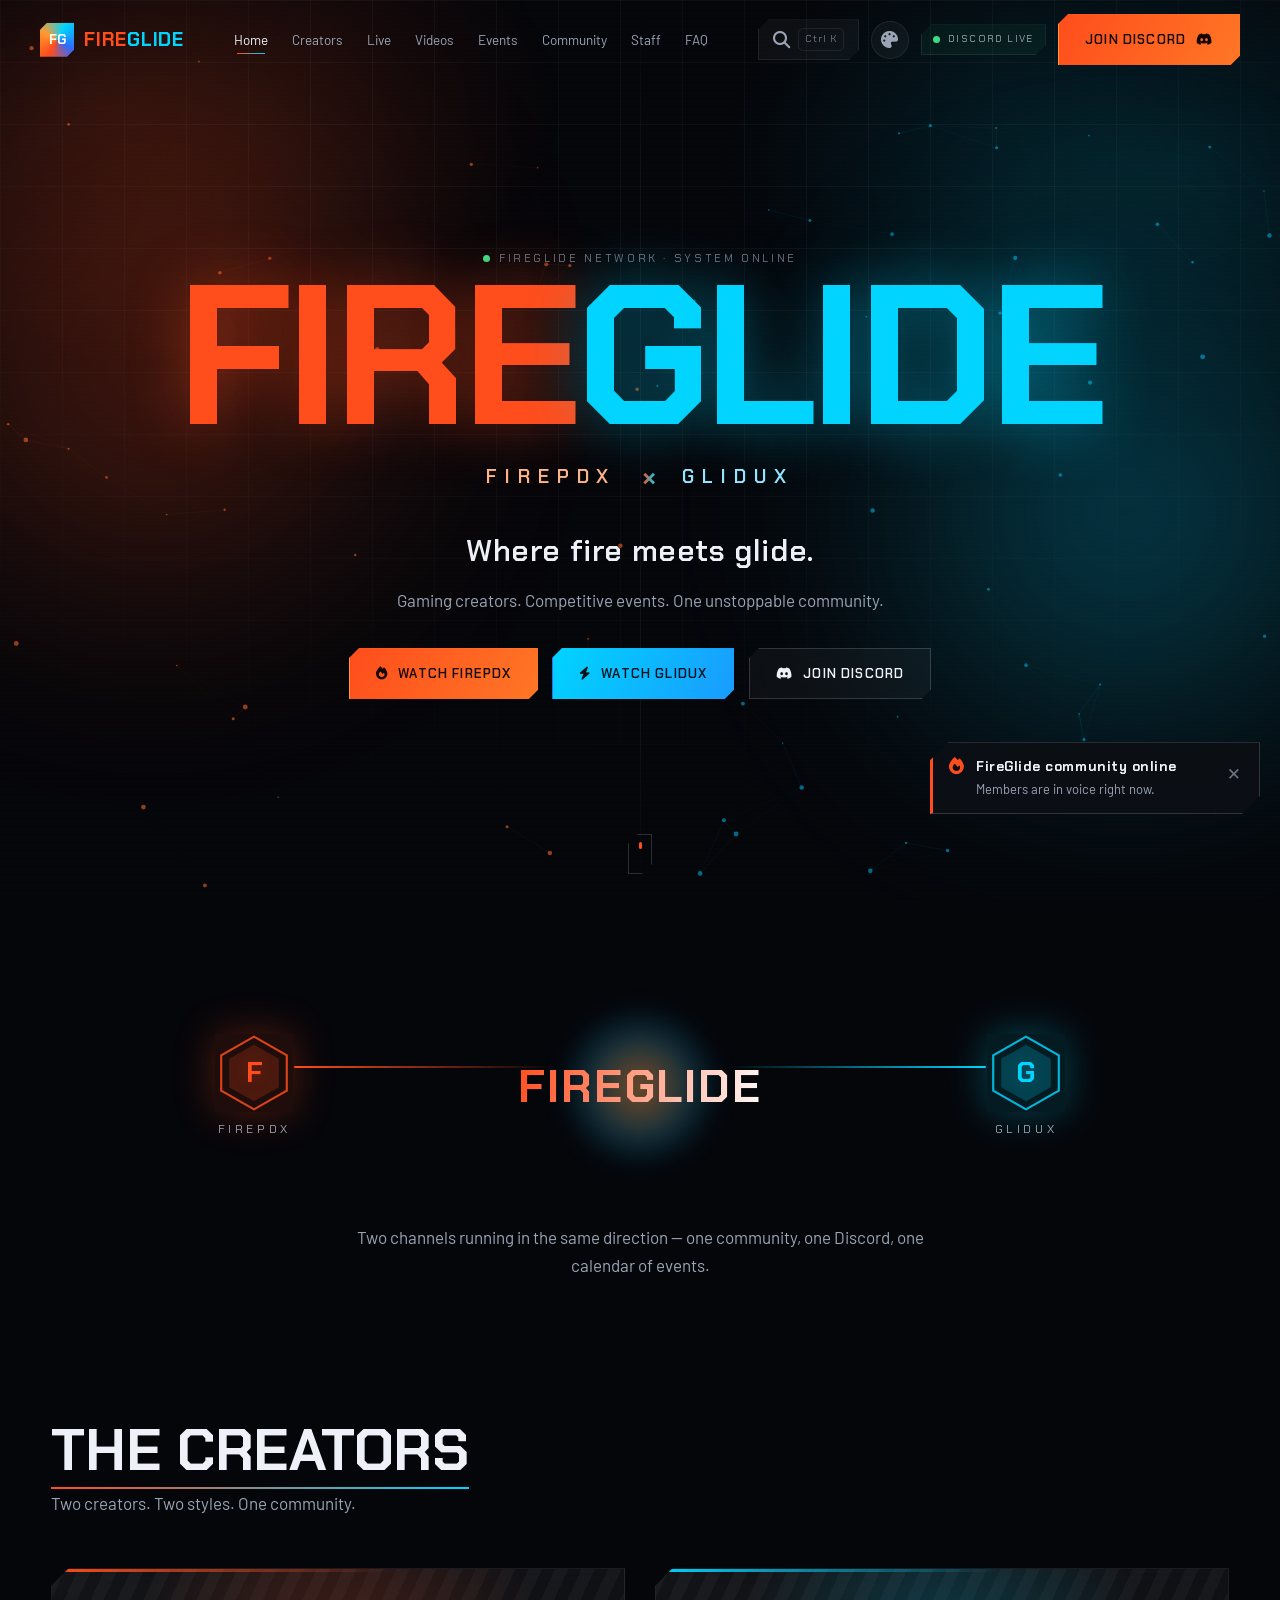
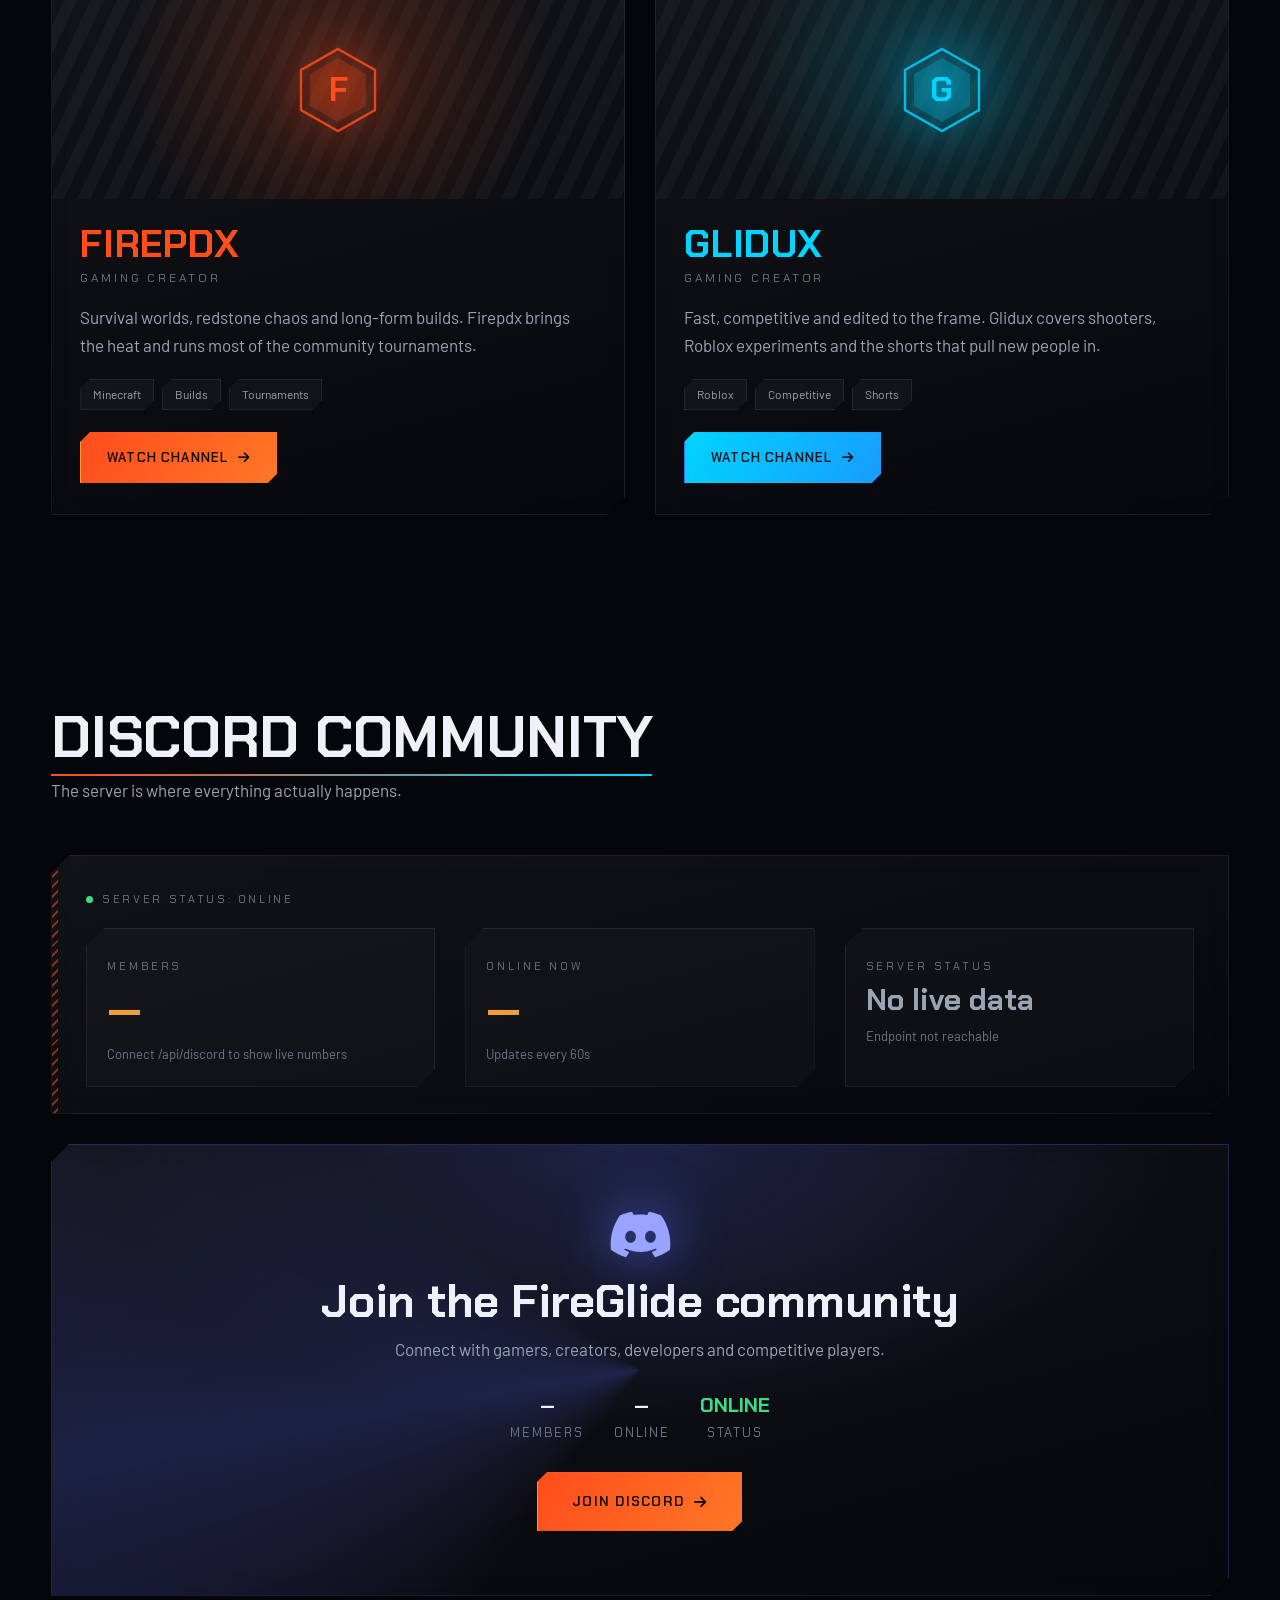
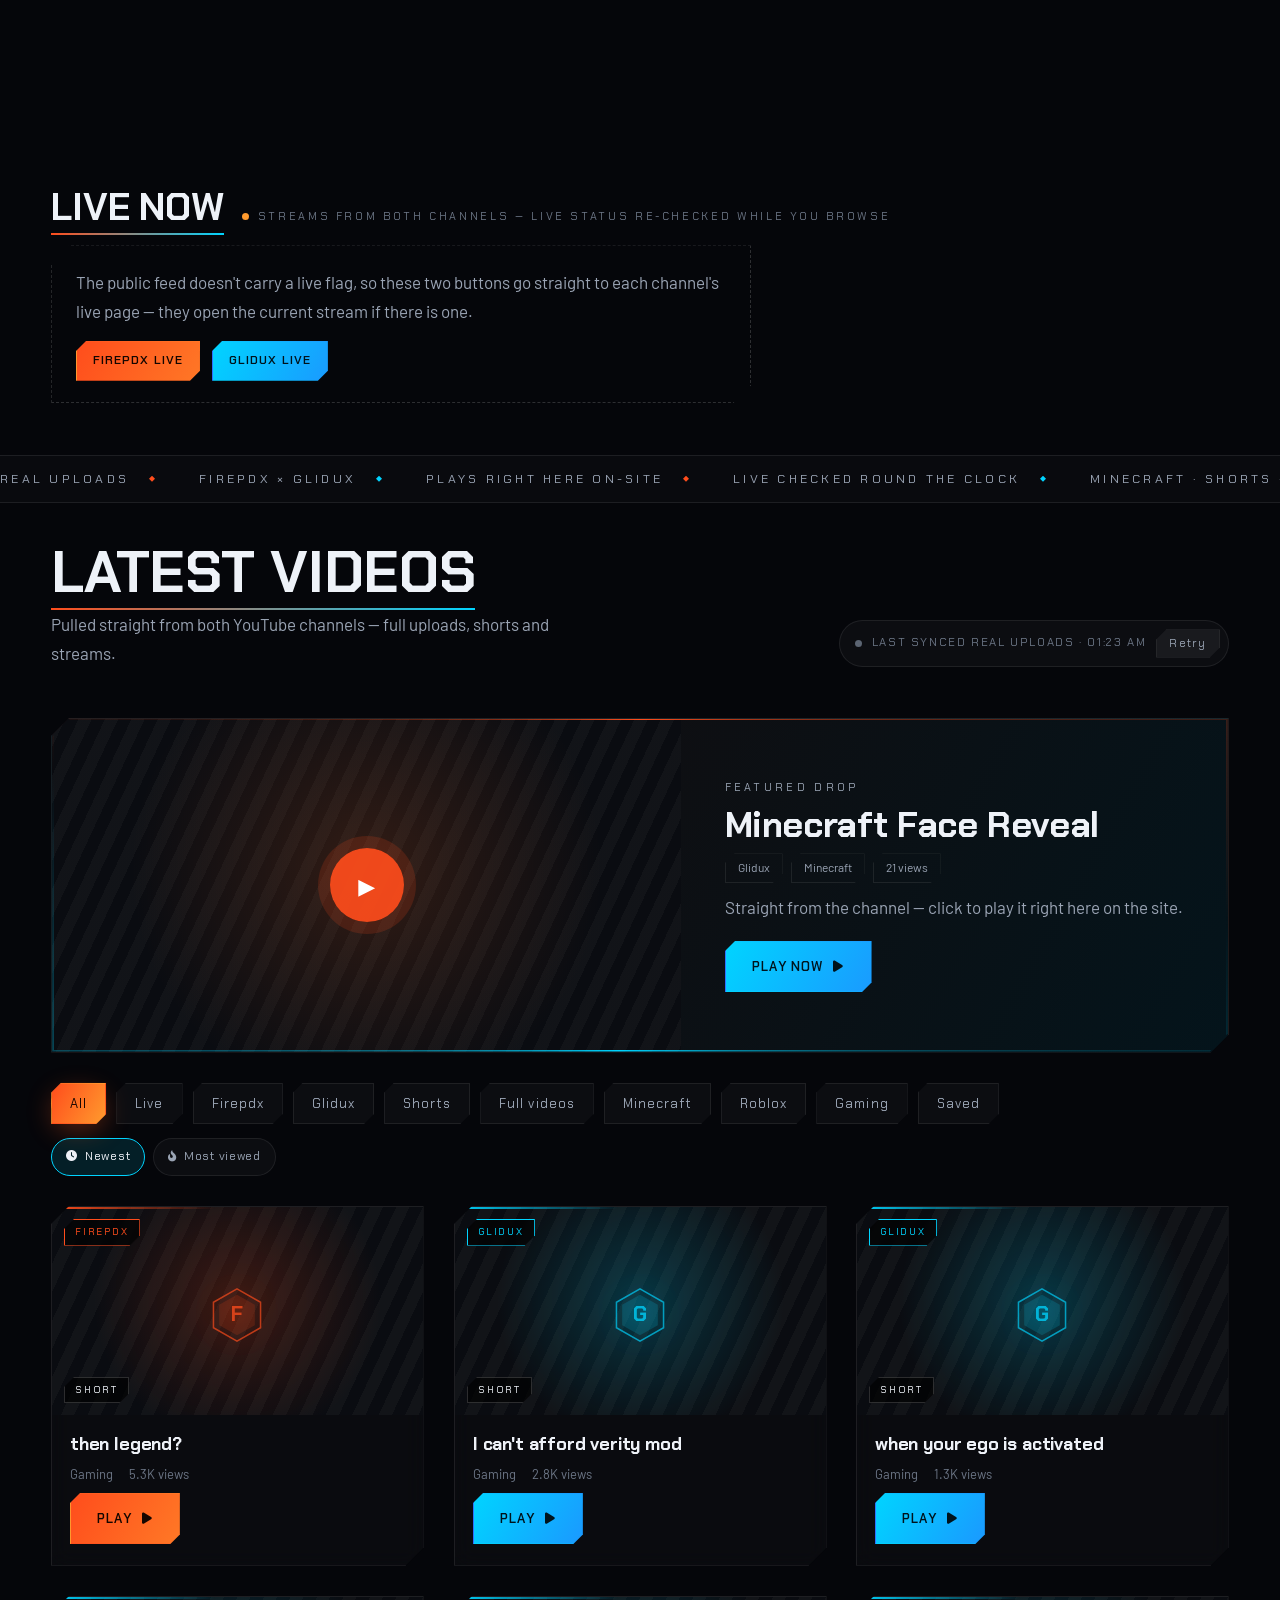
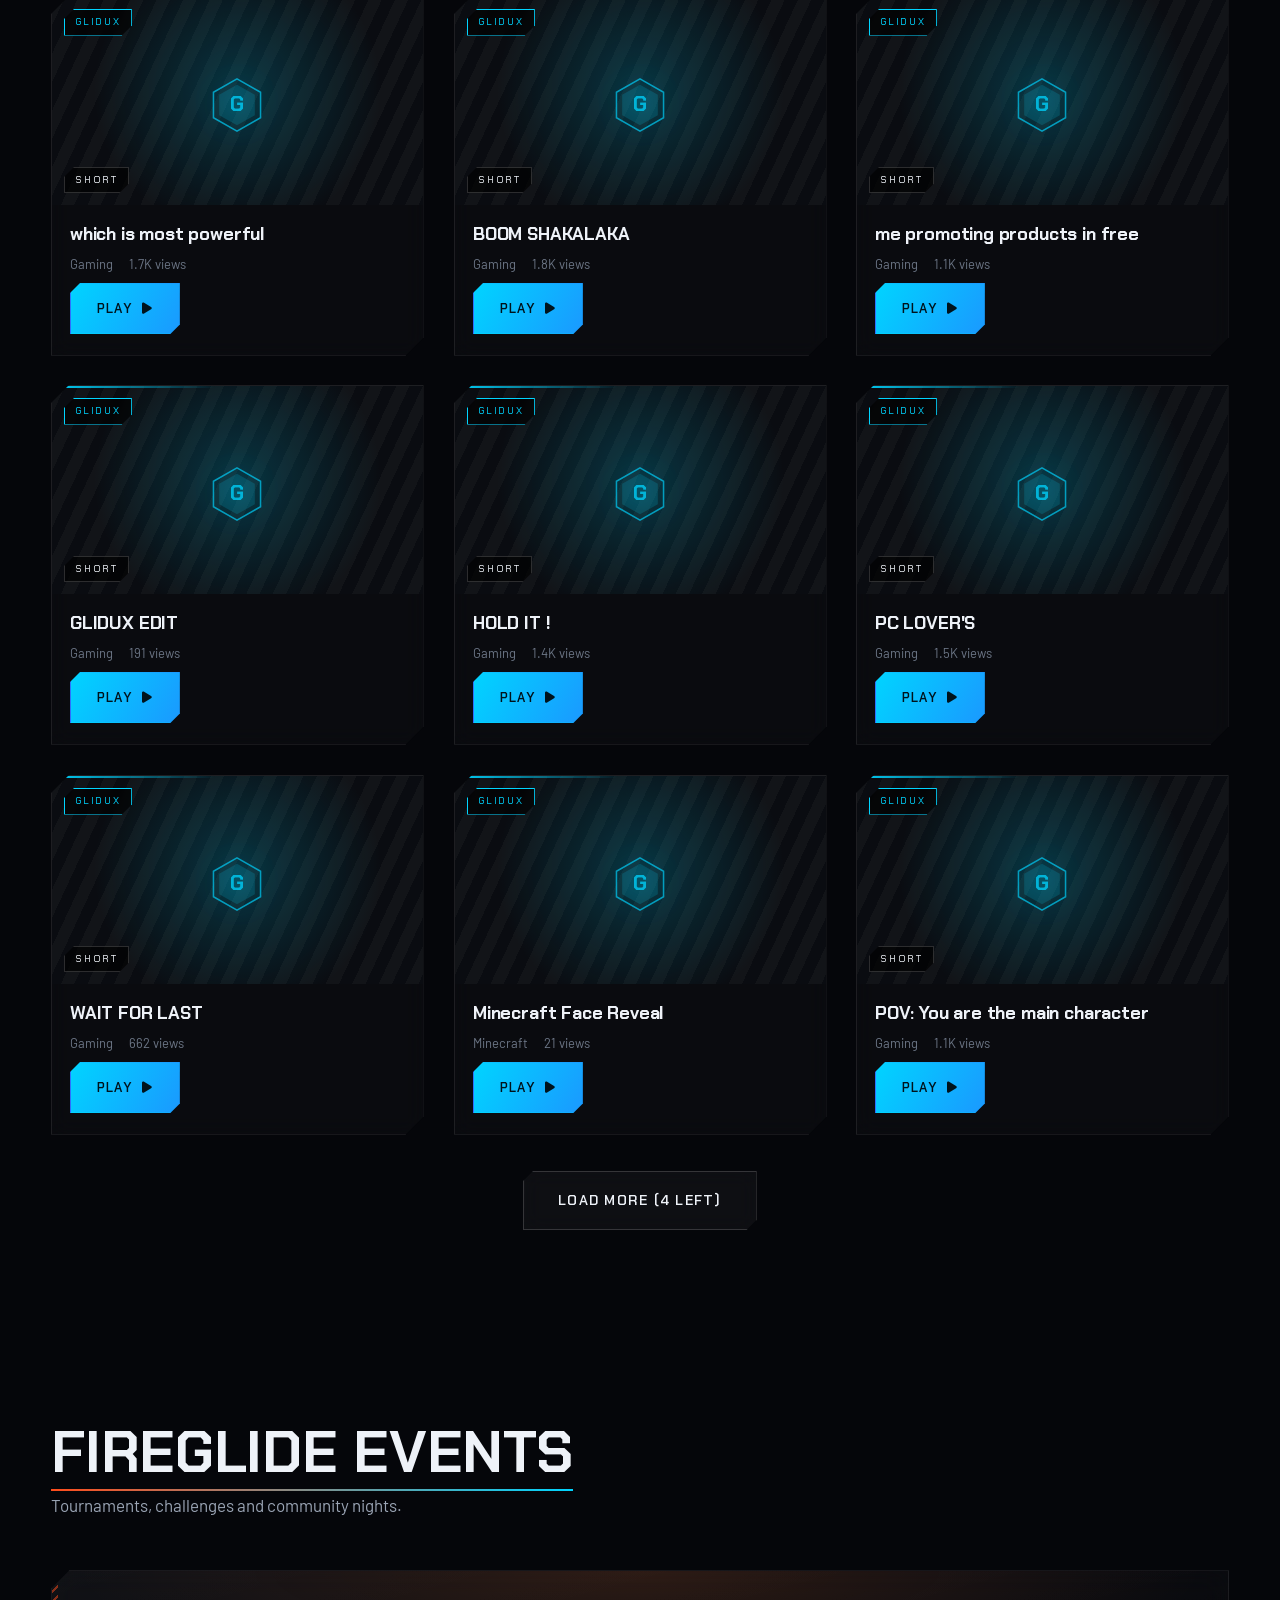
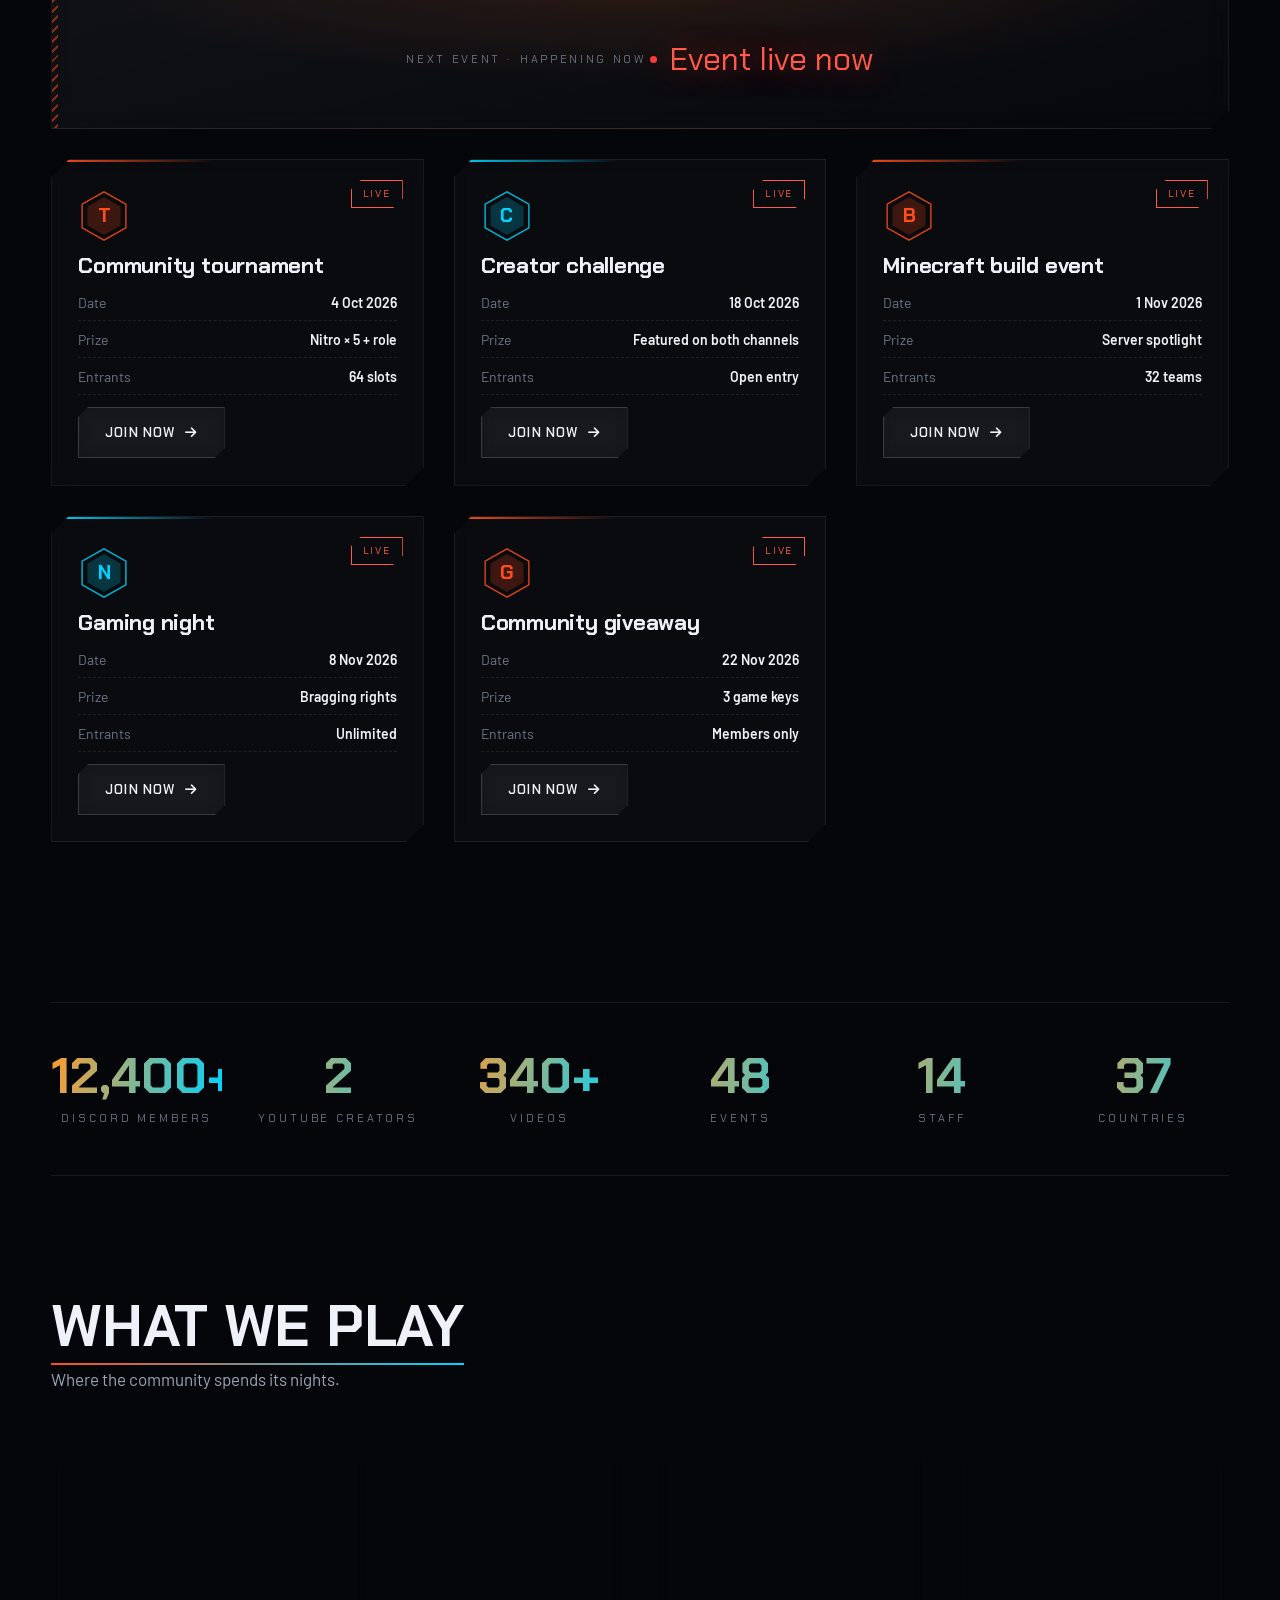
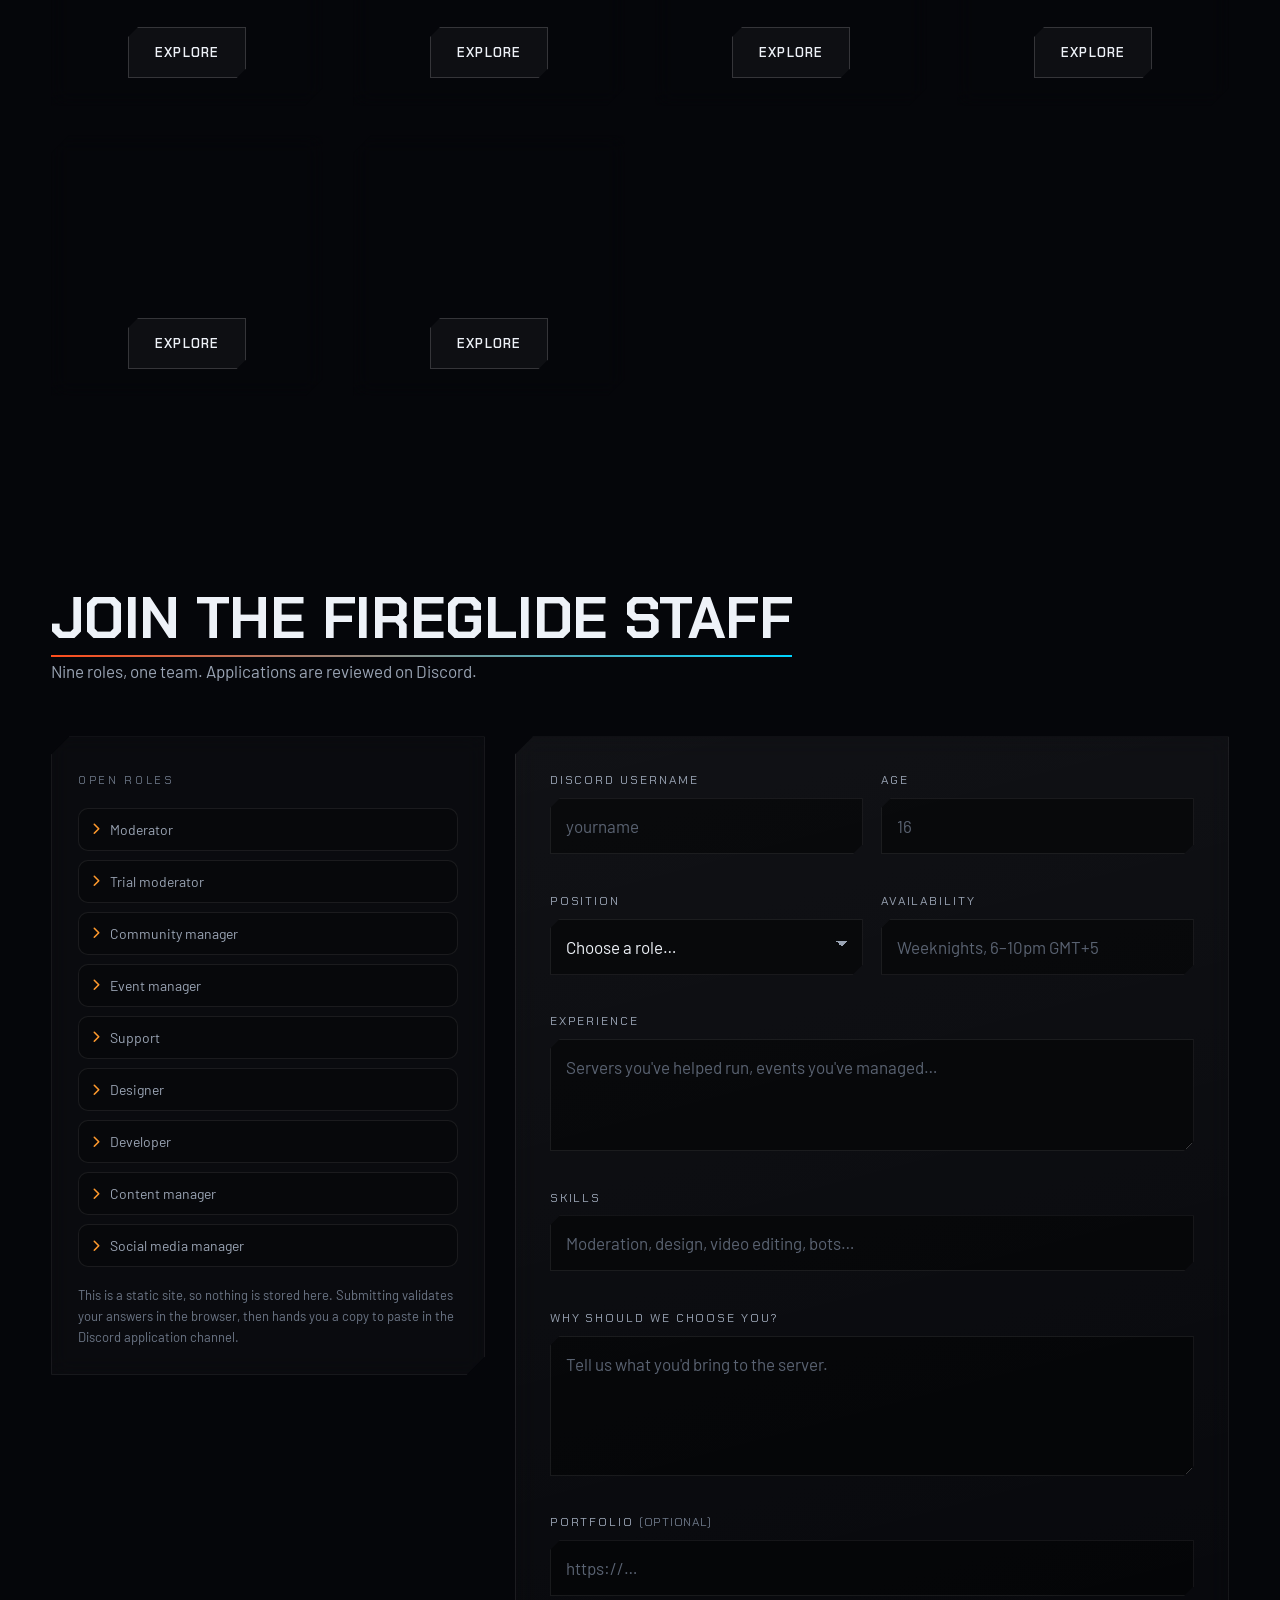
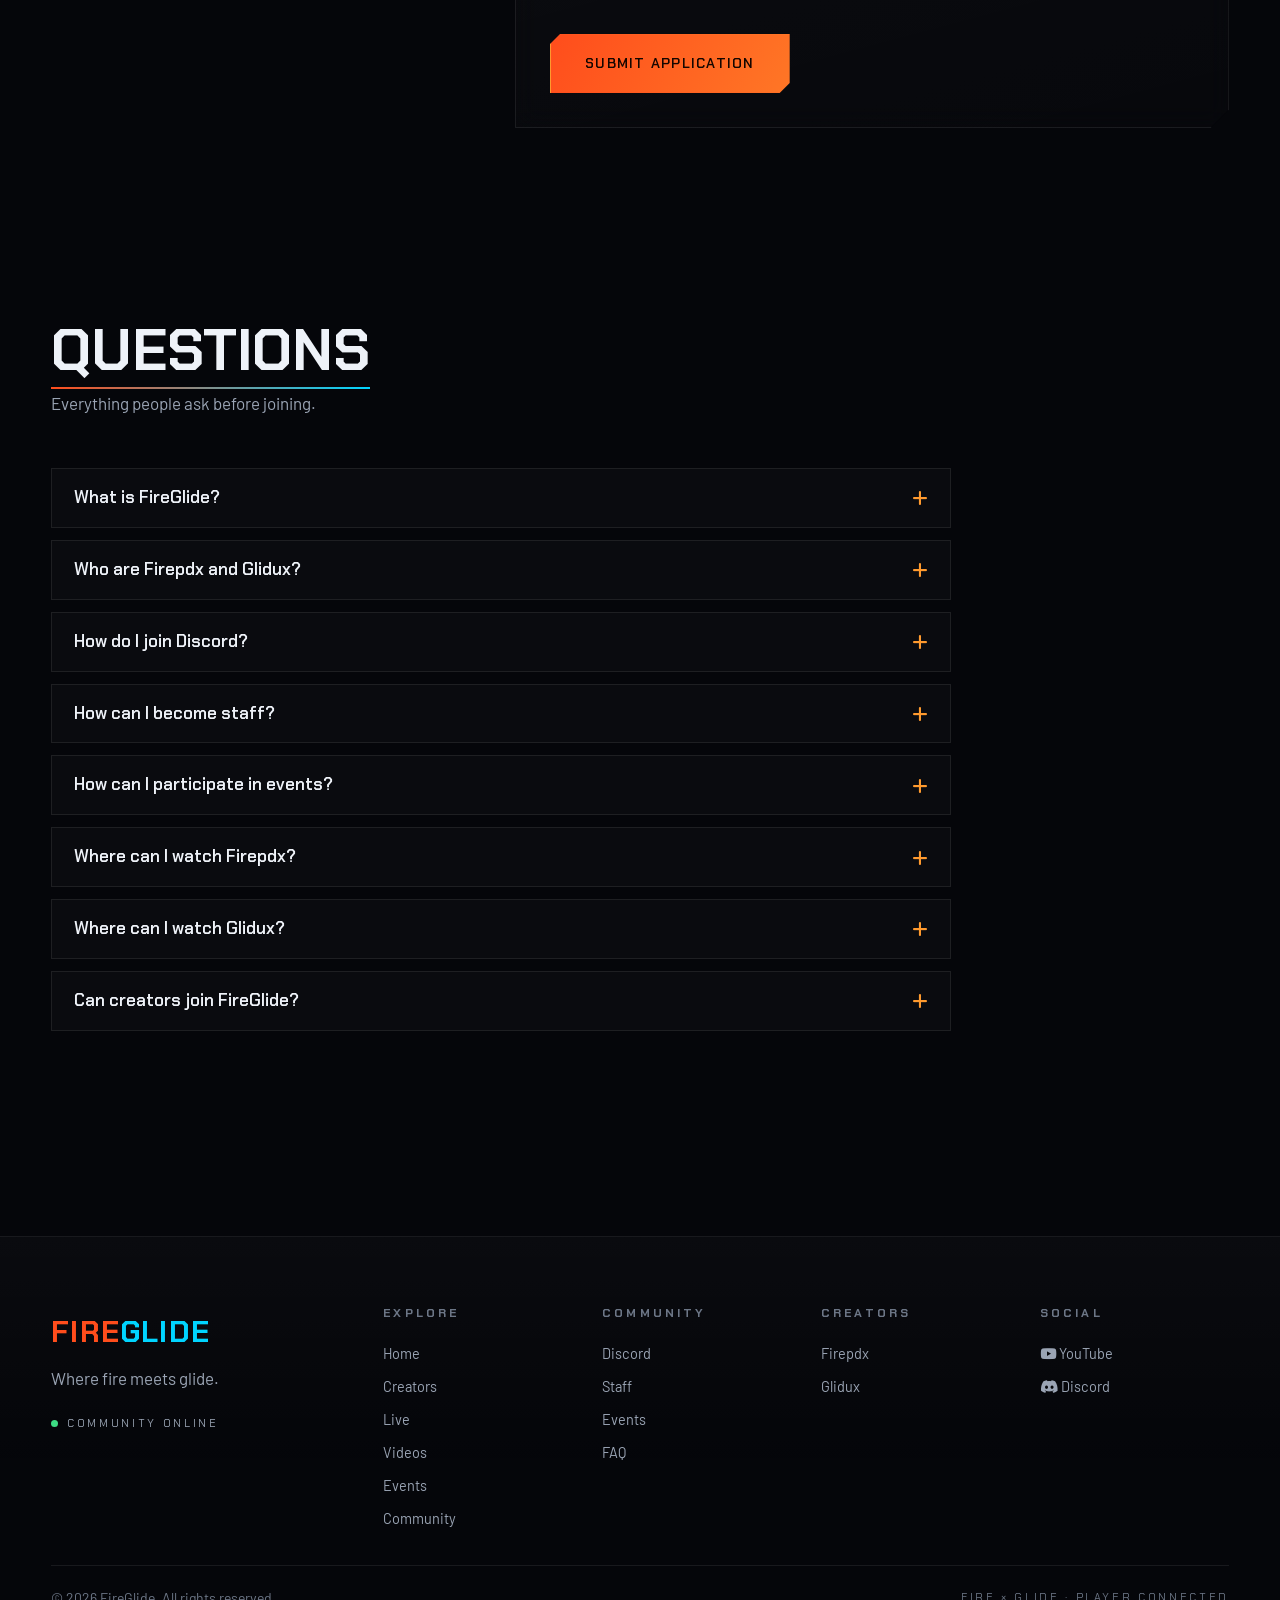
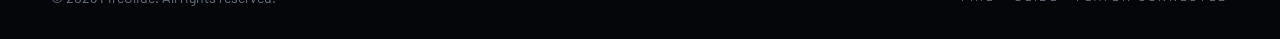
==== commit e61baaa9: "new" ====
--- a/index.html
+++ b/index.html
@@ -7,7 +7,16 @@
 <title>FireGlide — Gaming Community | Firepdx × Glidux</title>
 <meta name="description" content="FireGlide is a gaming community bringing Firepdx and Glidux together. Watch gaming content, join events and connect with the community on Discord.">
 <meta name="theme-color" content="#05060a">
-<link rel="canonical" href="https://example.com/">
+<script>
+  // Applied before style.css paints, so switching themes never flashes the
+  // default one for a frame on reload.
+  try {
+    var t = localStorage.getItem("fg:theme");
+    if (t && t !== "fireglide") document.documentElement.setAttribute("data-theme", t);
+  } catch (e) { /* private mode — falls back to the default theme */ }
+</script>
+<!-- Update canonical/og:url to the live deployed domain once one exists; the GitHub repo is a safe placeholder until then. -->
+<link rel="canonical" href="https://github.com/untitledinfo/FireGlide">
 <meta name="author" content="FireGlide">
 <meta name="keywords" content="FireGlide, Firepdx, Glidux, gaming community, Discord, Minecraft, Roblox, esports">
 
@@ -16,18 +25,18 @@
 <meta property="og:site_name" content="FireGlide">
 <meta property="og:title" content="FireGlide — Gaming Community | Firepdx × Glidux">
 <meta property="og:description" content="Two creators. One community. Infinite gaming. Watch content, join events and connect on Discord.">
-<meta property="og:url" content="https://example.com/">
-<meta property="og:image" content="https://raw.githubusercontent.com/USERNAME/REPOSITORY/main/assets/hero.png">
+<meta property="og:url" content="https://github.com/untitledinfo/FireGlide">
+<meta property="og:image" content="https://raw.githubusercontent.com/untitledinfo/FireGlide/main/assets/hero.png">
 <meta property="og:image:alt" content="FireGlide — where fire meets glide">
 
 <!-- Twitter -->
 <meta name="twitter:card" content="summary_large_image">
 <meta name="twitter:title" content="FireGlide — Gaming Community | Firepdx × Glidux">
 <meta name="twitter:description" content="Two creators. One community. Infinite gaming.">
-<meta name="twitter:image" content="https://raw.githubusercontent.com/USERNAME/REPOSITORY/main/assets/hero.png">
-
-<link rel="icon" href="https://raw.githubusercontent.com/USERNAME/REPOSITORY/main/assets/favicon.png" type="image/png">
-<link rel="apple-touch-icon" href="https://raw.githubusercontent.com/USERNAME/REPOSITORY/main/assets/favicon.png">
+<meta name="twitter:image" content="https://raw.githubusercontent.com/untitledinfo/FireGlide/main/assets/hero.png">
+
+<link rel="icon" href="https://raw.githubusercontent.com/untitledinfo/FireGlide/main/assets/favicon.png" type="image/png">
+<link rel="apple-touch-icon" href="https://raw.githubusercontent.com/untitledinfo/FireGlide/main/assets/favicon.png">
 
 <link rel="preconnect" href="https://fonts.googleapis.com">
 <link rel="preconnect" href="https://fonts.gstatic.com" crossorigin>
@@ -40,7 +49,7 @@
   "@context": "https://schema.org",
   "@type": "Organization",
   "name": "FireGlide",
-  "url": "https://example.com/",
+  "url": "https://github.com/untitledinfo/FireGlide",
   "description": "Gaming community bringing Firepdx and Glidux together.",
   "sameAs": [
     "https://www.youtube.com/@Firepdx",
@@ -103,6 +112,12 @@
         <i class="fa-solid fa-magnifying-glass" aria-hidden="true"></i>
         <kbd>Ctrl K</kbd>
       </button>
+      <div class="theme-switch" id="themeSwitch">
+        <button class="theme-open" id="themeOpen" type="button" aria-haspopup="true" aria-expanded="false" aria-label="Change theme">
+          <i class="fa-solid fa-palette" aria-hidden="true"></i>
+        </button>
+        <div class="theme-menu" id="themeMenu" role="menu" hidden></div>
+      </div>
       <span class="live-pill"><i class="dot" aria-hidden="true"></i> Discord live</span>
       <a class="btn btn--fire nav__cta" data-magnetic href="https://discord.gg/zVZvjDcu" target="_blank" rel="noopener noreferrer">
         Join Discord <i class="fa-brands fa-discord" aria-hidden="true"></i>
--- a/style.css
+++ b/style.css
@@ -37,6 +37,32 @@
 
   --ease:cubic-bezier(.22,.8,.3,1);
   --shadow:0 24px 70px rgba(0,0,0,.6);
+}
+
+/* ---------- 1b. THEMES ----------
+   Alternate moods on the same fire(warm)/glide(cool) identity — swapping
+   only void depth, accent hue and glow strength, never the two brand
+   colors' roles, so Firepdx/Glidux stay recognisable in every theme. */
+:root[data-theme="noir"]{
+  --void:#020203;--panel:#0a0a0d;--panel-2:#0f1014;
+  --line:rgba(255,255,255,.06);--line-strong:rgba(255,255,255,.14);
+  --fire:#ff6a3d;--fire-2:#ffb454;--fire-soft:rgba(255,106,61,.16);
+  --glide:#5fd0ff;--glide-2:#5c8bff;--glide-soft:rgba(95,208,255,.14);
+  --text:#f2f4f8;--muted:#8b93a3;--dim:#5b6373;
+}
+:root[data-theme="neon"]{
+  --void:#08060f;--panel:#120e1f;--panel-2:#171029;
+  --line:rgba(255,255,255,.09);--line-strong:rgba(255,255,255,.2);
+  --fire:#ff3d6e;--fire-2:#ff9a2e;--fire-soft:rgba(255,61,110,.22);
+  --glide:#00f0ff;--glide-2:#7a5cff;--glide-soft:rgba(0,240,255,.2);
+  --text:#f4f0ff;--muted:#a79fc2;--dim:#726a91;
+}
+:root[data-theme="sunset"]{
+  --void:#0d0508;--panel:#170a10;--panel-2:#1e0d14;
+  --line:rgba(255,255,255,.08);--line-strong:rgba(255,255,255,.17);
+  --fire:#ff5277;--fire-2:#ffb347;--fire-soft:rgba(255,82,119,.2);
+  --glide:#20d6c7;--glide-2:#7a5cff;--glide-soft:rgba(32,214,199,.18);
+  --text:#fdf1ee;--muted:#c39aa2;--dim:#8a6870;
 }
 
 /* ---------- 2. RESET ---------- */
@@ -132,7 +158,9 @@
 .loader__pct{font-family:var(--font-display);color:var(--dim);font-size:13px;letter-spacing:.2em;}
 
 /* ---------- 5. CURSOR ---------- */
-.cursor,.cursor-dot{position:fixed;z-index:8000;pointer-events:none;border-radius:50%;opacity:0;}
+/* z-index sits above every overlay (player 8600, search 8500, loader 9000
+   included) so the ring never renders "behind" a modal and vanishes. */
+.cursor,.cursor-dot{position:fixed;top:0;left:0;z-index:9500;pointer-events:none;border-radius:50%;opacity:0;}
 .cursor{
   width:34px;height:34px;margin:-17px 0 0 -17px;
   border:1px solid rgba(255,255,255,.45);
@@ -143,7 +171,17 @@
   width:56px;height:56px;margin:-28px 0 0 -28px;
   border-color:var(--fire);background:rgba(255,77,28,.10);
 }
-body.has-cursor,body.has-cursor a,body.has-cursor button{cursor:none;}
+/* the native pointer has to disappear everywhere the ring can be hovering —
+   previously this only covered <a> and <button>, so it reappeared next to
+   the ring (a visible double cursor) over inputs, selects and textareas. */
+body.has-cursor,
+body.has-cursor a,
+body.has-cursor button,
+body.has-cursor input,
+body.has-cursor select,
+body.has-cursor textarea,
+body.has-cursor label,
+body.has-cursor [role="button"]{cursor:none;}
 
 /* ---------- 6. SCROLL PROGRESS ---------- */
 .scroll-progress{
@@ -261,6 +299,37 @@
   font-family:var(--font-display);font-size:10px;letter-spacing:.1em;
   border:1px solid var(--line);border-radius:5px;padding:2px 6px;color:var(--dim);
 }
+
+/* ---------- 7b. THEME SWITCHER ---------- */
+.theme-switch{position:relative;}
+.theme-open{
+  display:flex;align-items:center;justify-content:center;width:38px;height:38px;
+  background:rgba(255,255,255,.04);border:1px solid var(--line);
+  border-radius:50%;color:var(--muted);cursor:pointer;
+  transition:border-color .2s,color .2s,transform .2s var(--ease);
+}
+.theme-open:hover{border-color:var(--line-strong);color:var(--text);transform:rotate(18deg);}
+.theme-menu{
+  position:absolute;top:calc(100% + 12px);right:0;z-index:900;width:190px;
+  padding:8px;border-radius:var(--radius-sm);border:1px solid var(--line);
+  background:rgba(11,13,18,.94);backdrop-filter:blur(14px);
+  box-shadow:0 22px 50px rgba(0,0,0,.55);
+  display:grid;gap:2px;
+  animation:panelIn .22s var(--ease);
+}
+.theme-swatch{
+  display:flex;align-items:center;gap:10px;width:100%;
+  padding:9px 10px;border-radius:9px;border:1px solid transparent;
+  background:transparent;color:var(--muted);cursor:pointer;text-align:left;
+  font-family:var(--font-display);font-size:12px;letter-spacing:.05em;
+  transition:background .2s,color .2s,border-color .2s;
+}
+.theme-swatch:hover{background:rgba(255,255,255,.05);color:var(--text);}
+.theme-swatch.is-active{color:var(--text);border-color:var(--line-strong);background:rgba(255,255,255,.06);}
+.theme-swatch.is-active::after{content:"\f00c";font-family:"Font Awesome 6 Free";font-weight:900;margin-left:auto;font-size:10px;color:var(--glide);}
+.theme-swatch__dot{width:16px;height:16px;border-radius:50%;flex:0 0 auto;box-shadow:inset 0 0 0 1px rgba(255,255,255,.25);}
+@media (max-width:640px){.theme-menu{right:-60px;}}
+
 .live-pill{
   display:inline-flex;align-items:center;gap:8px;
   font-family:var(--font-display);font-size:11px;letter-spacing:.18em;text-transform:uppercase;
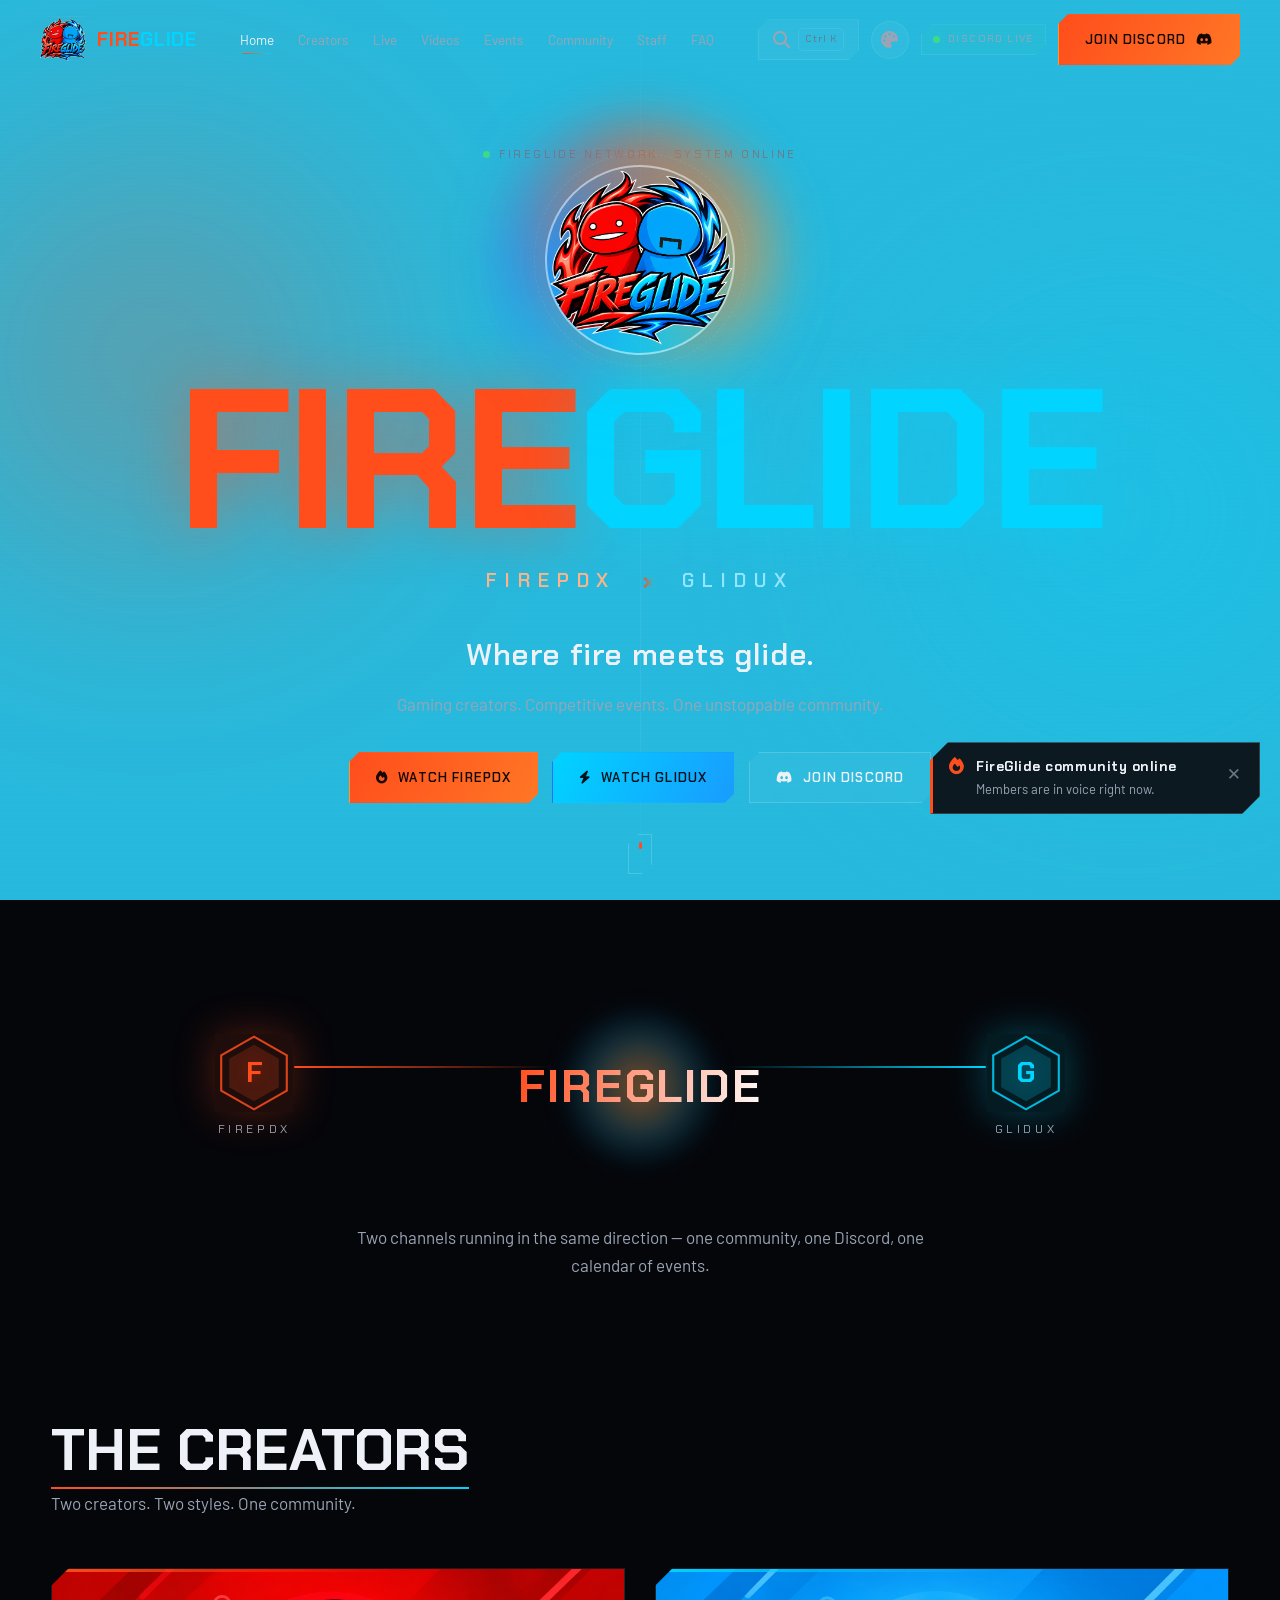
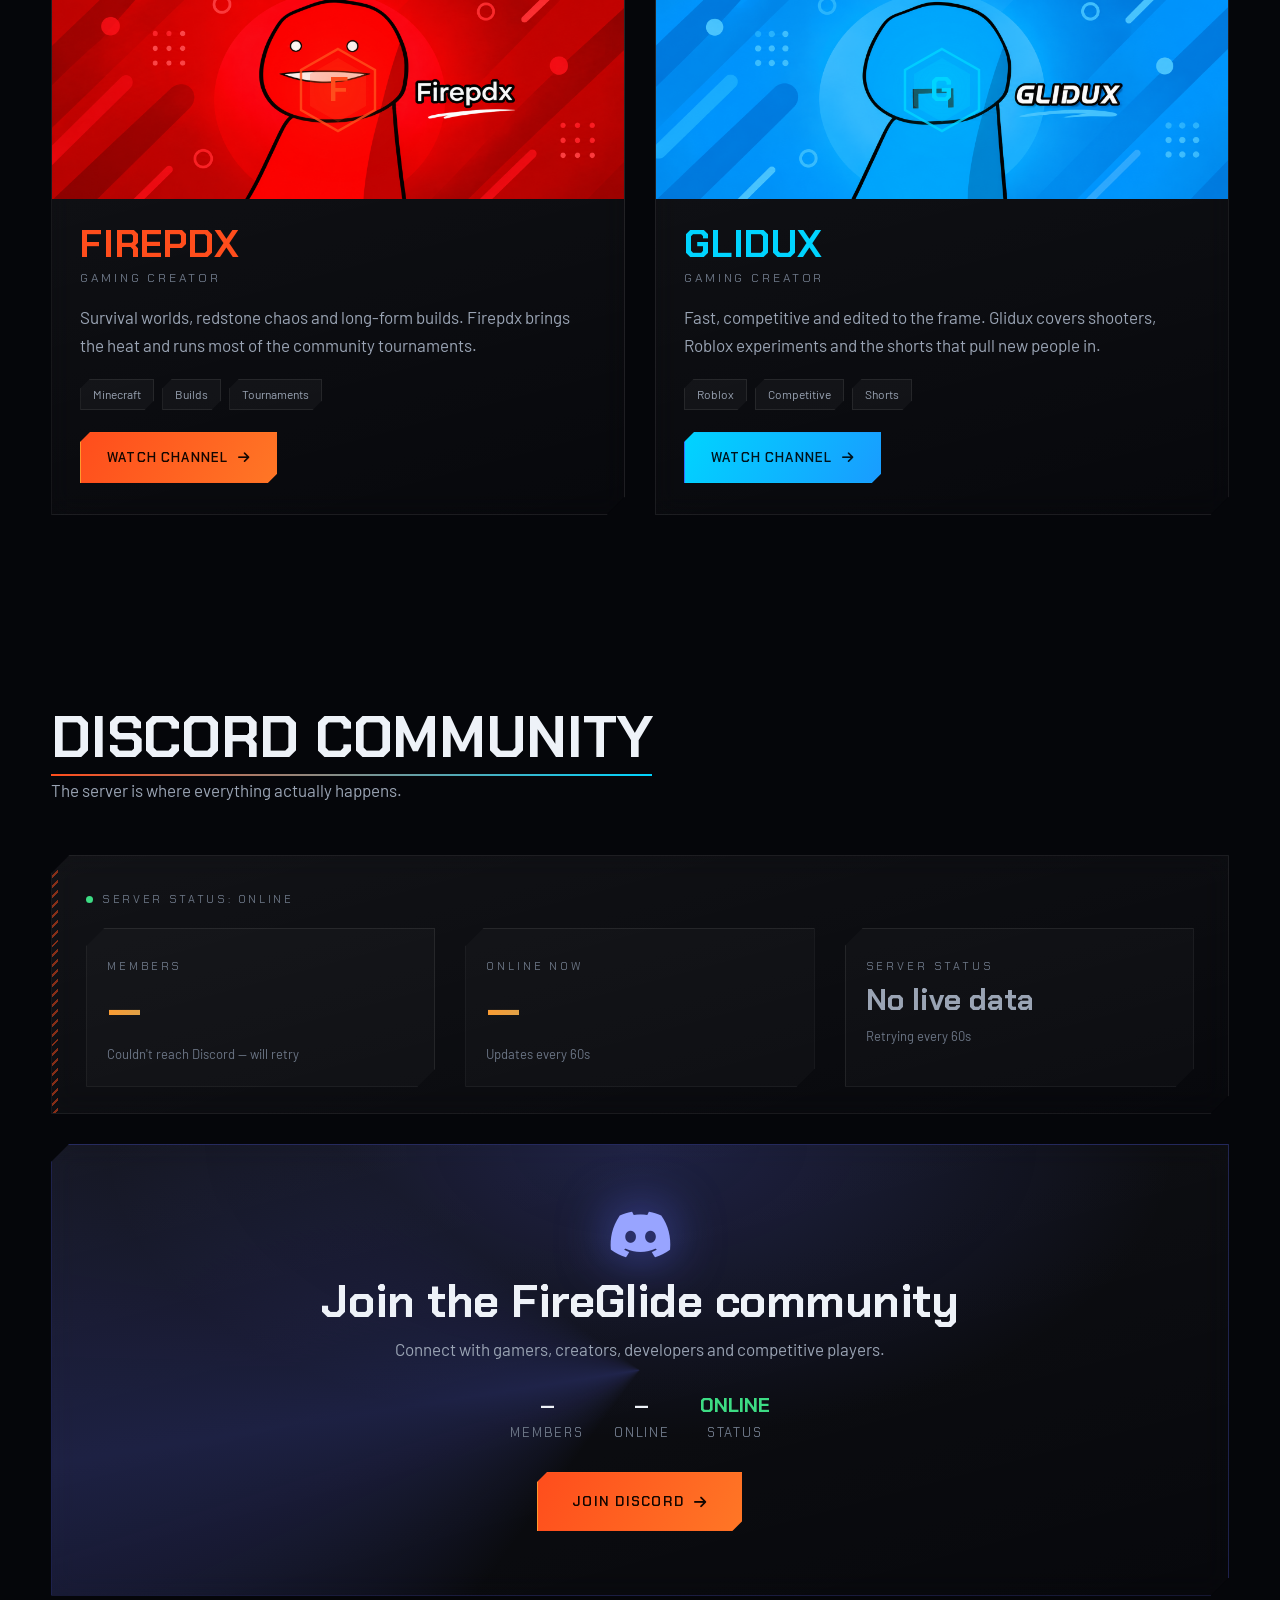
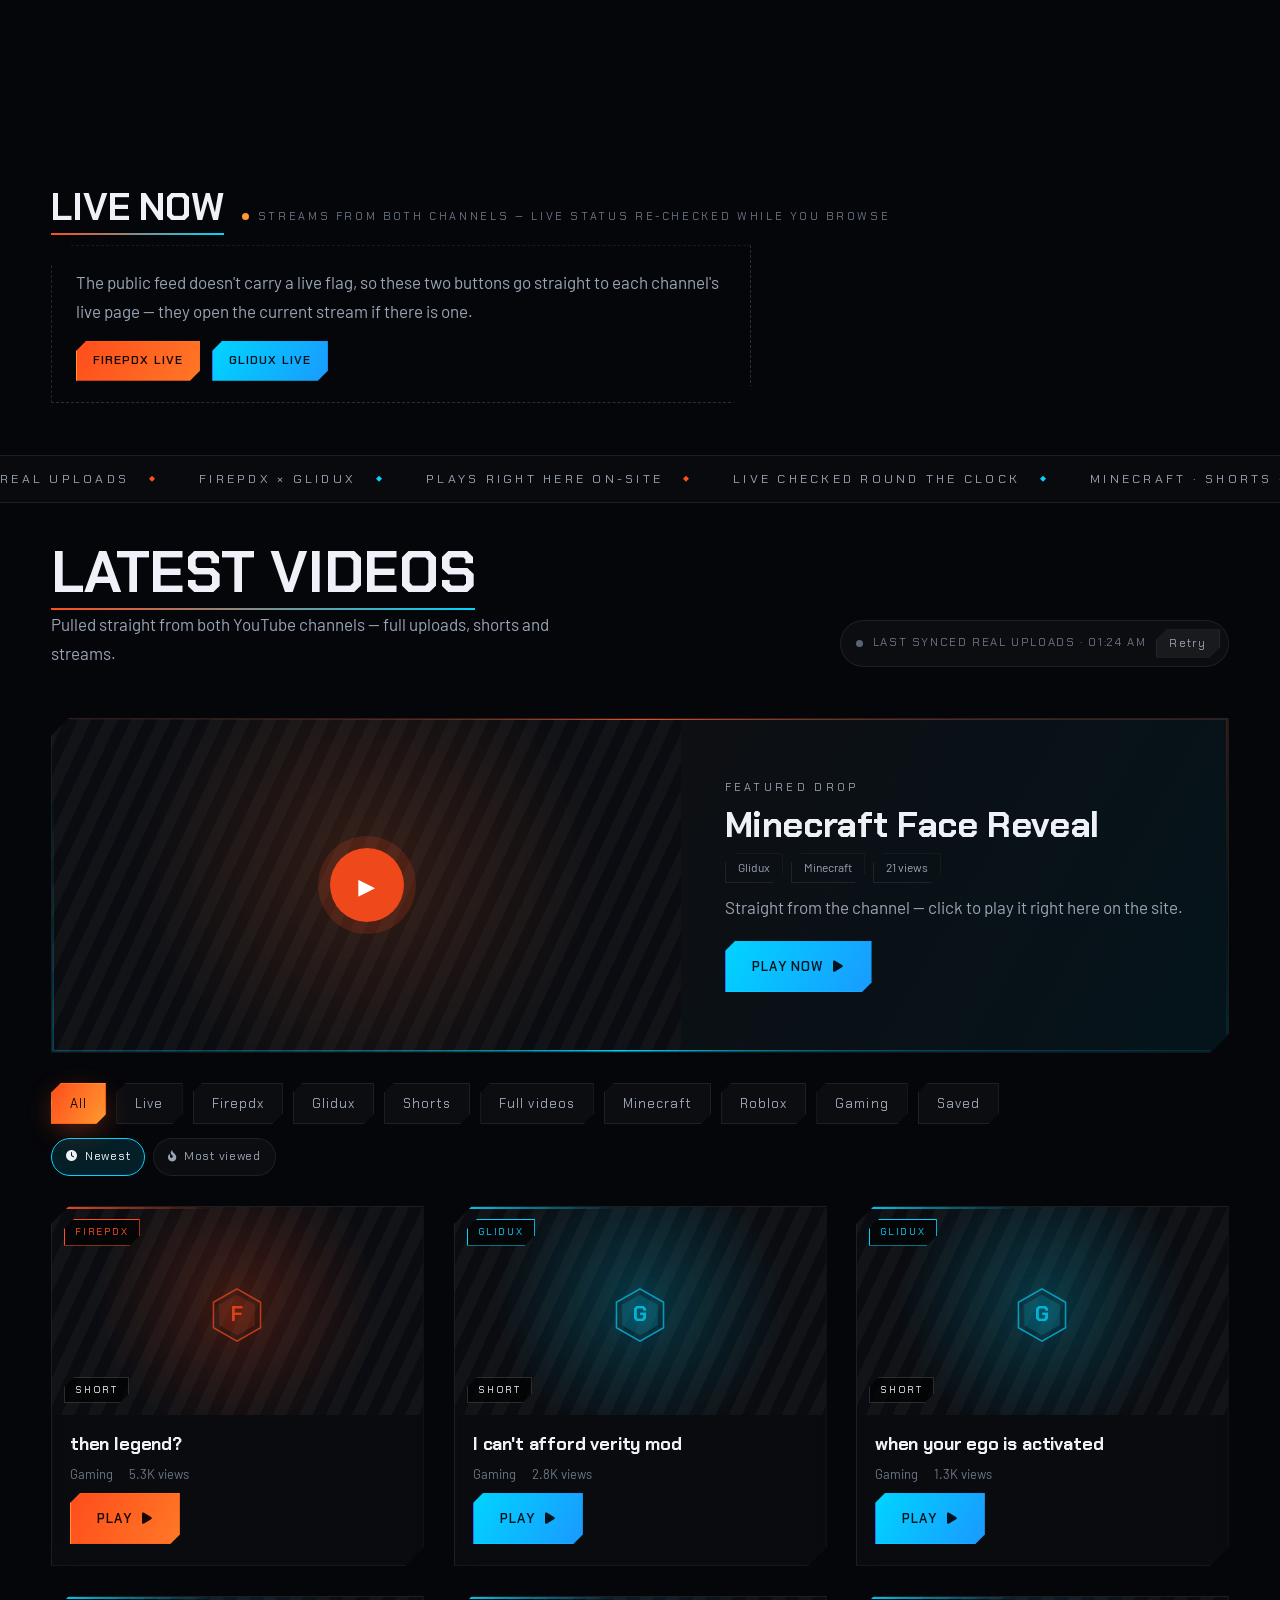
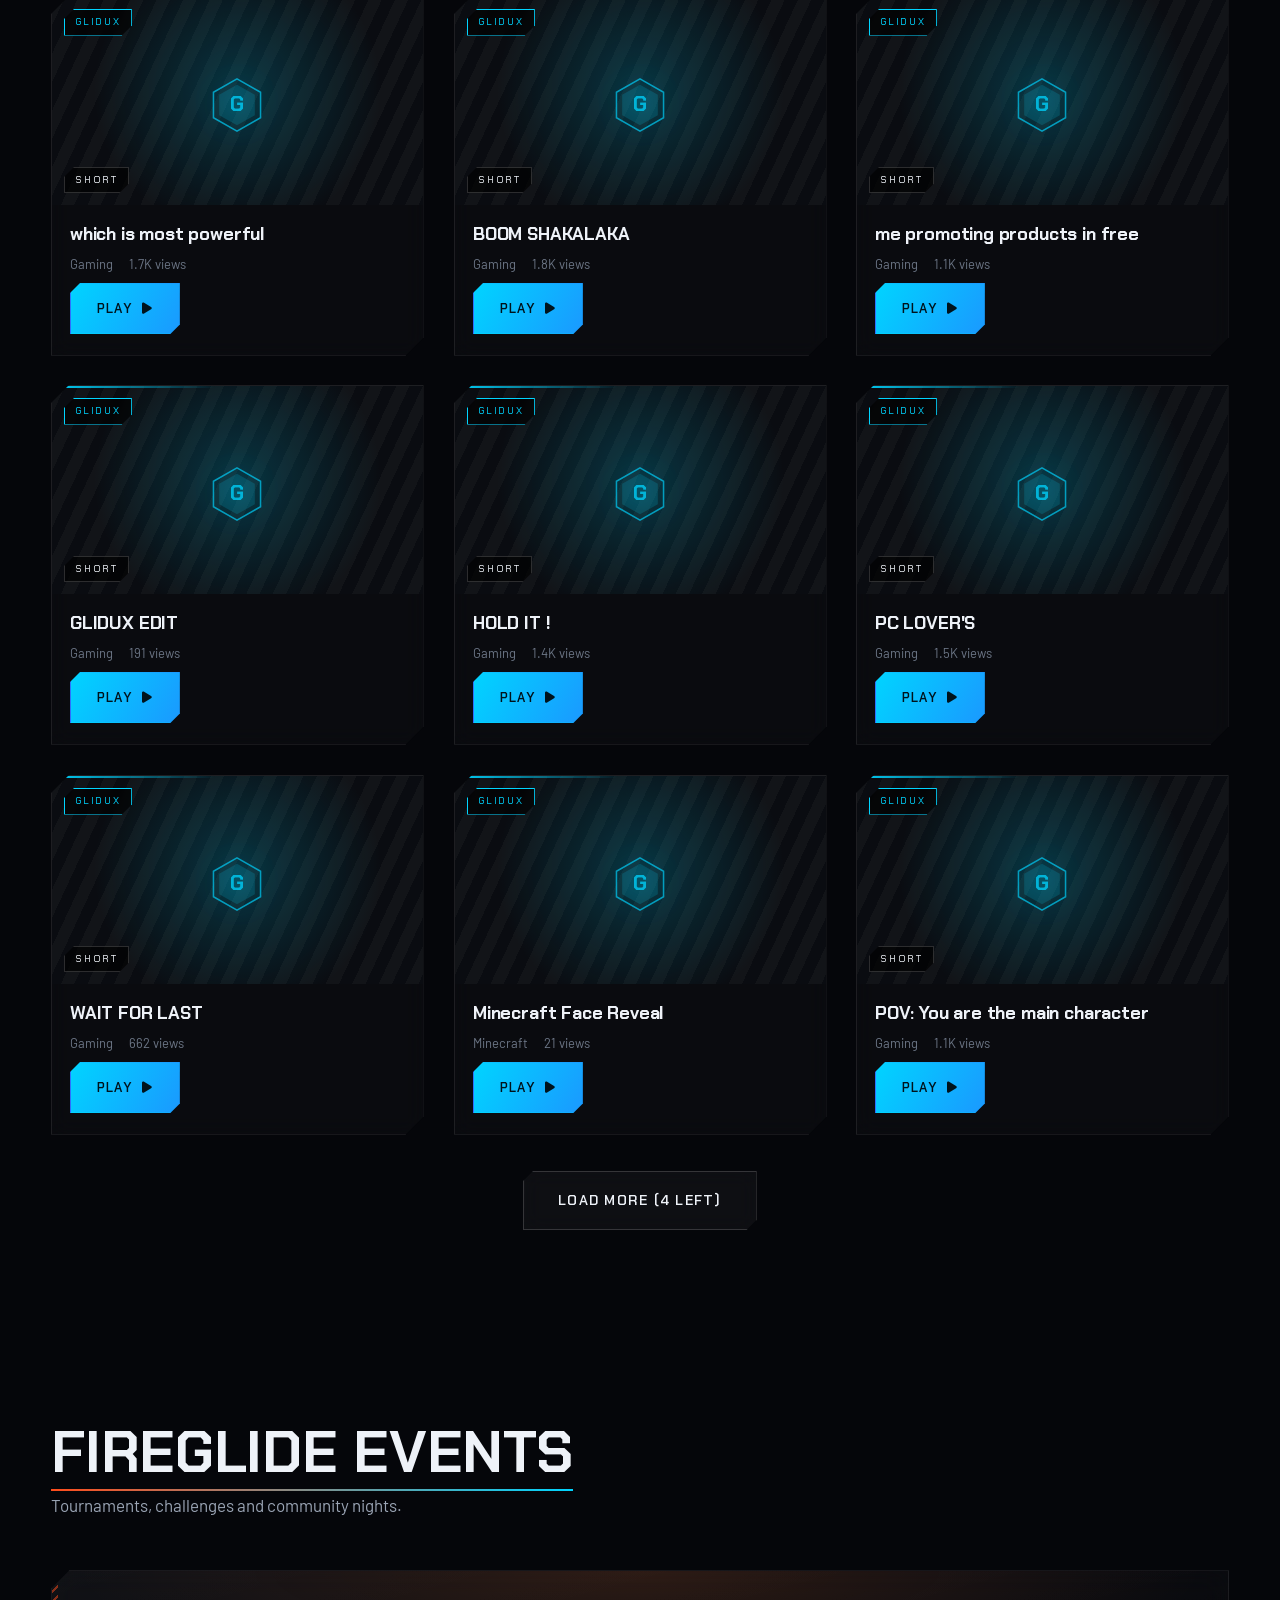
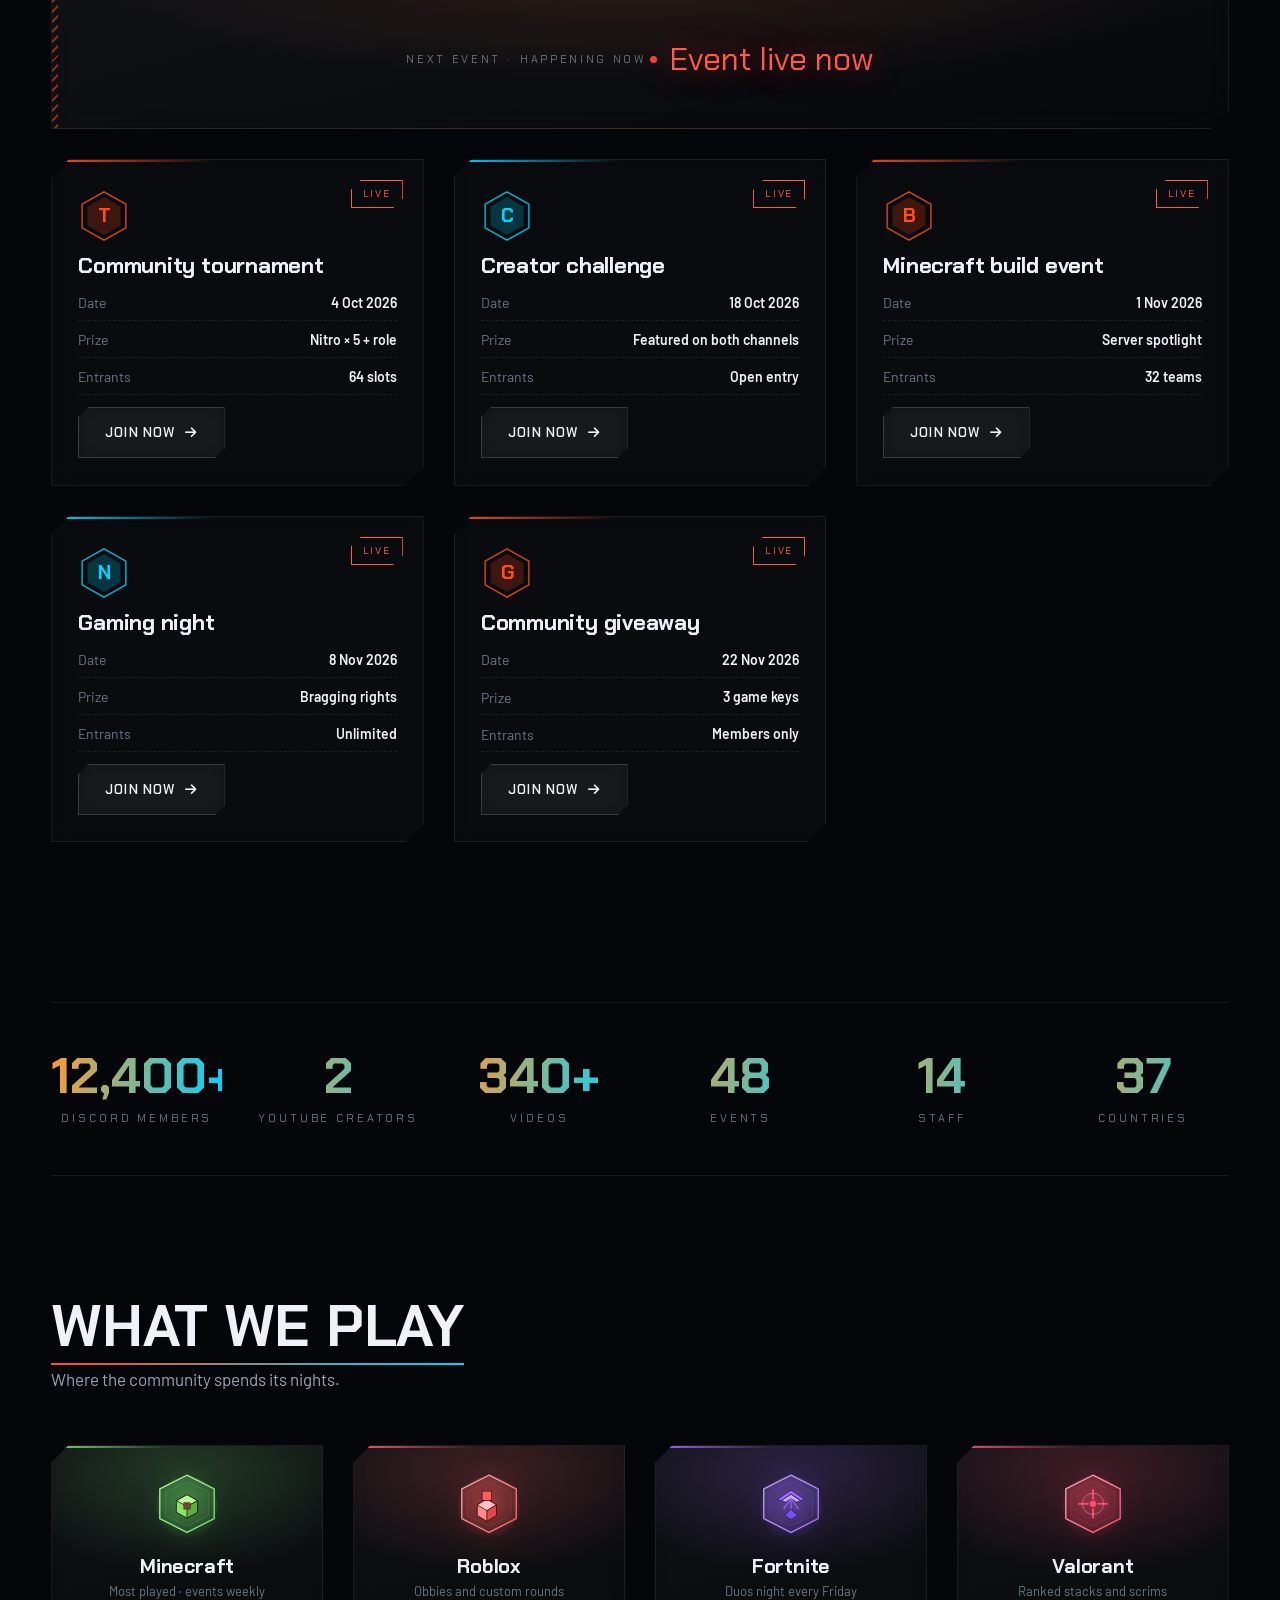
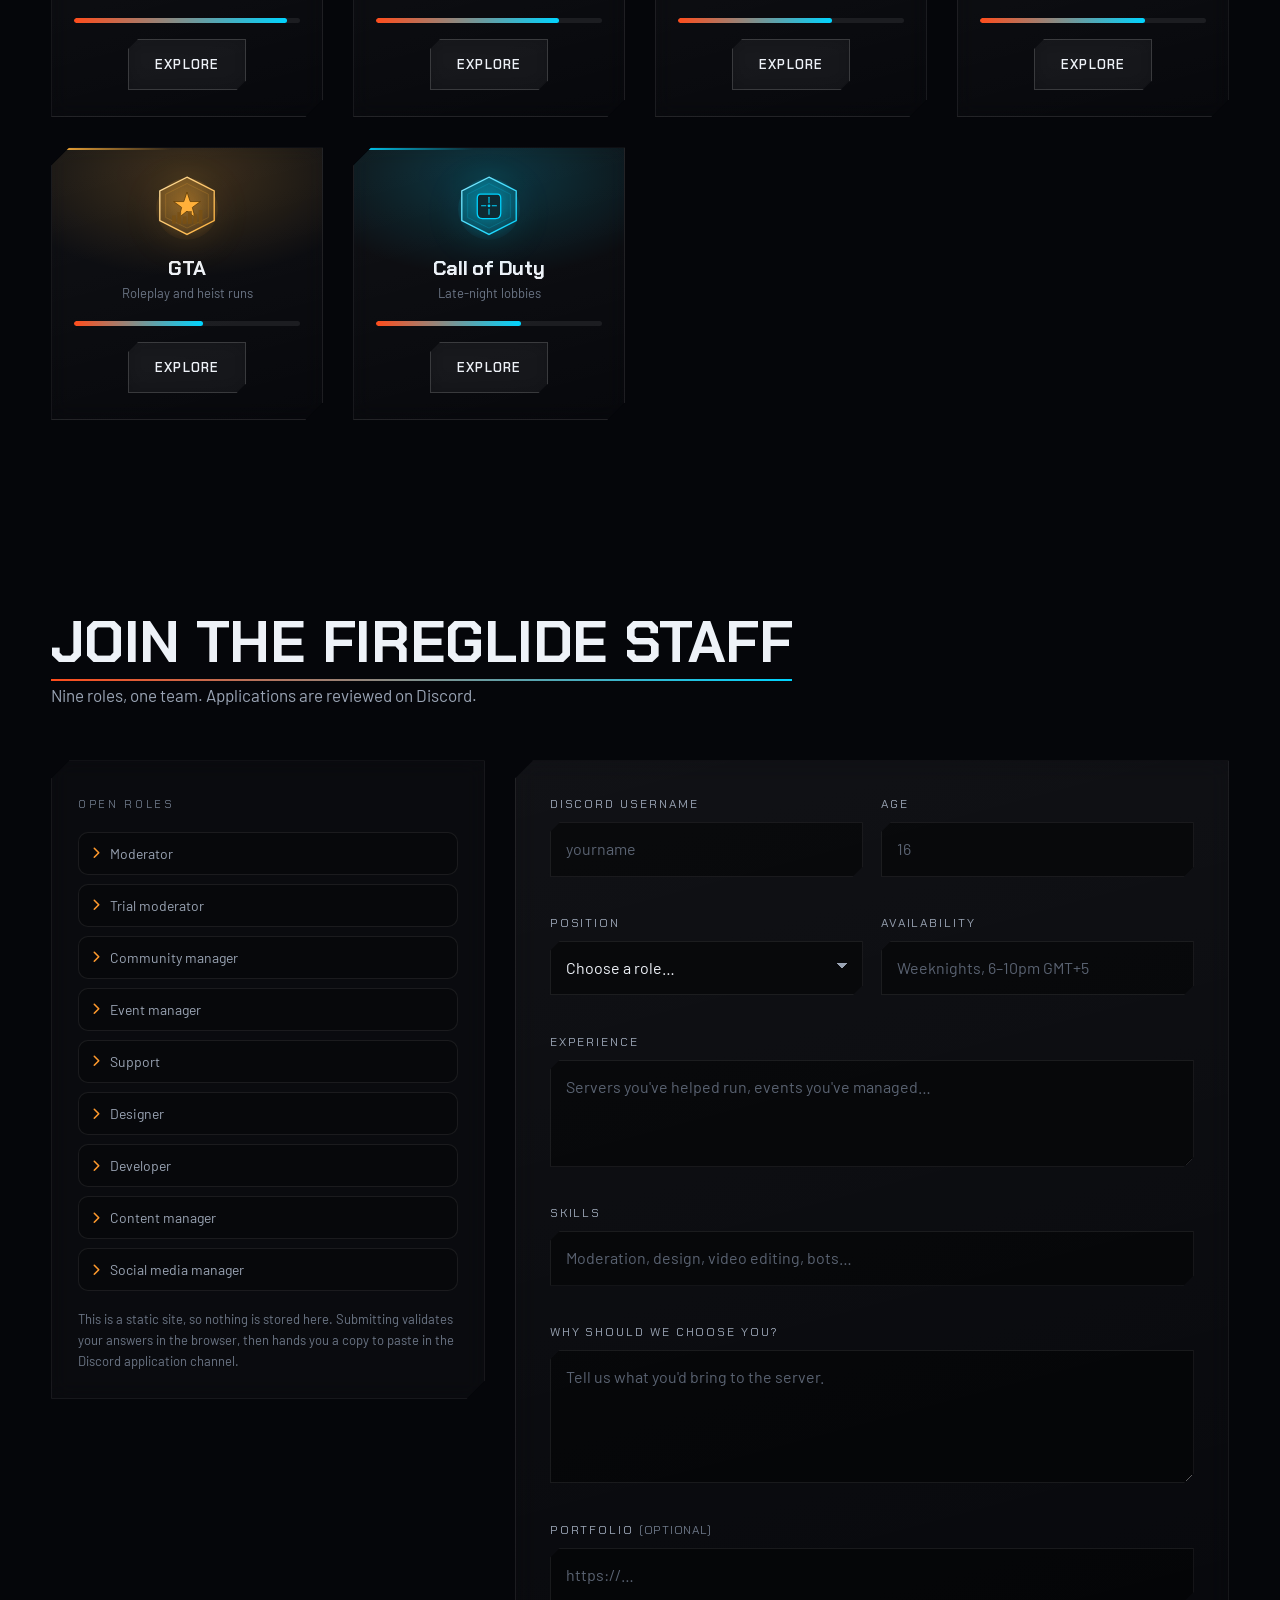
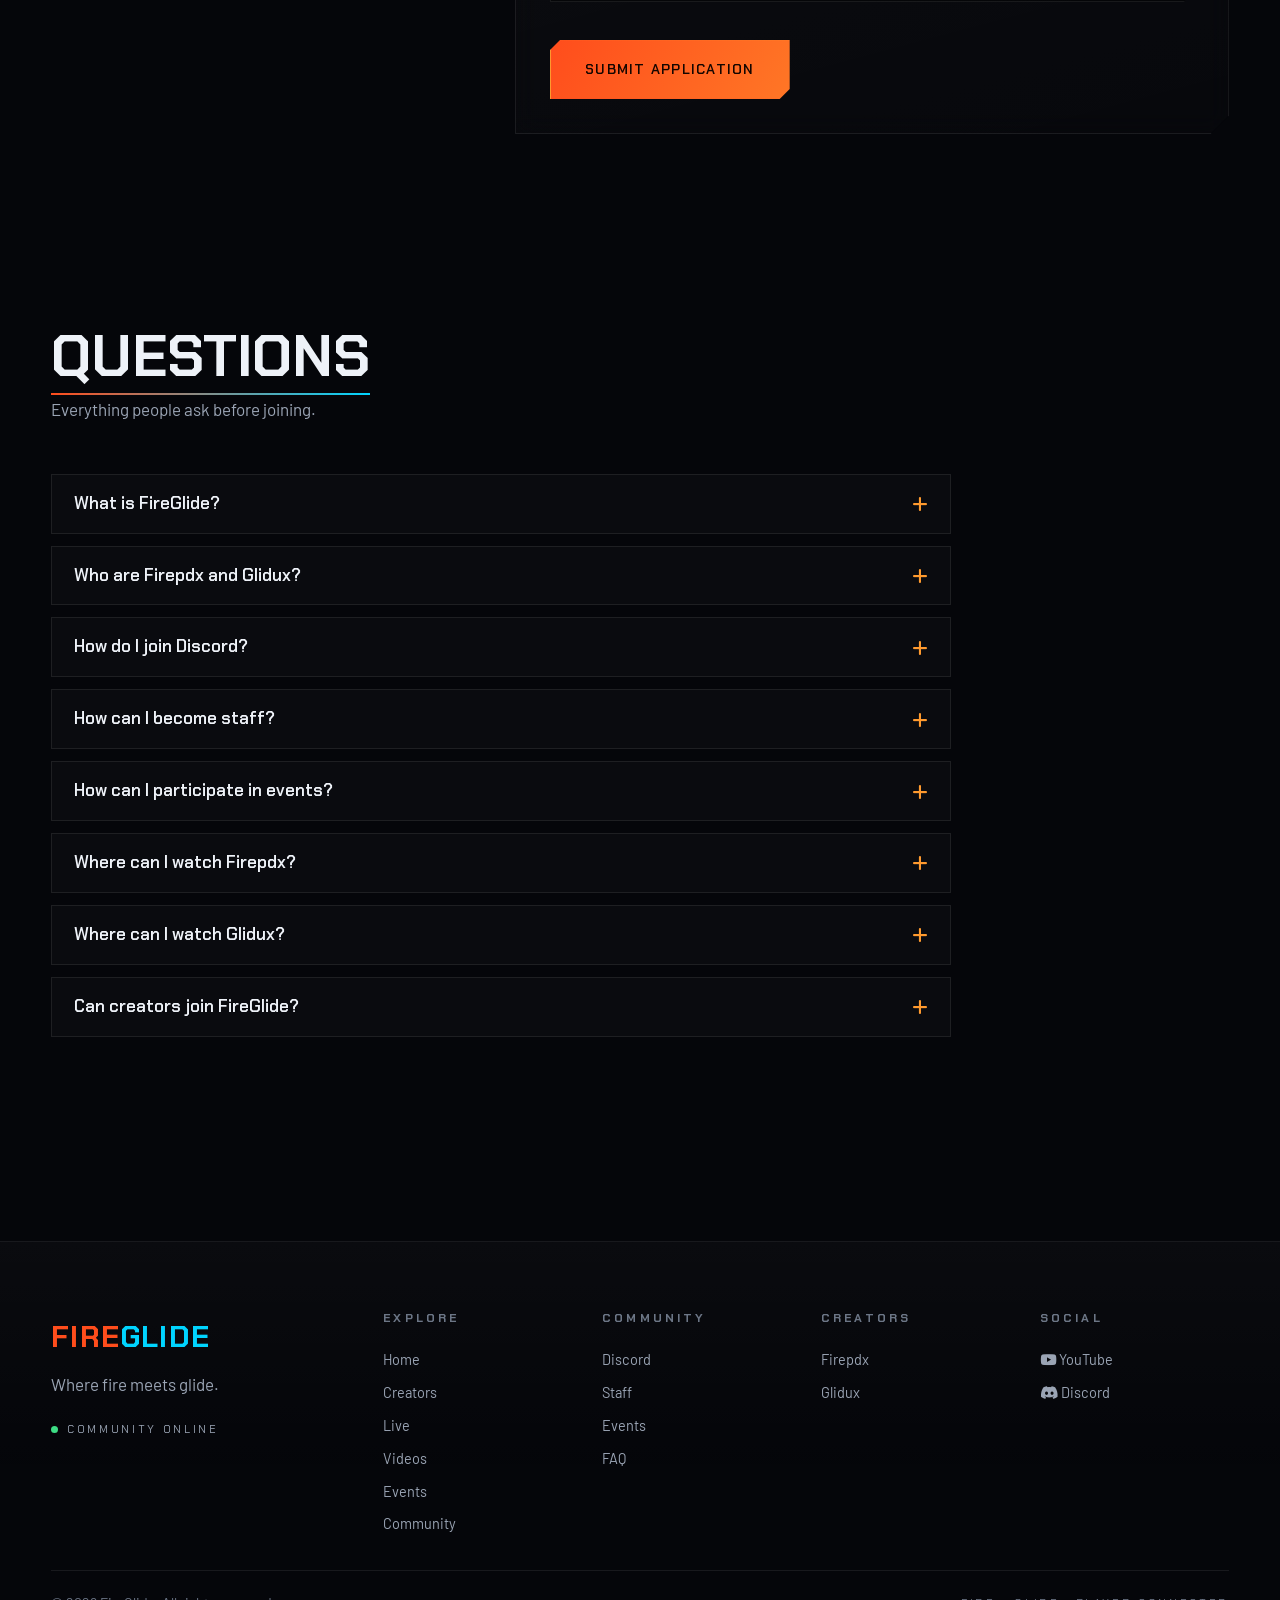
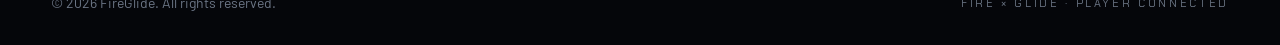
==== commit 18ff072e: "new" ====
--- a/index.html
+++ b/index.html
@@ -15,8 +15,7 @@
     if (t && t !== "fireglide") document.documentElement.setAttribute("data-theme", t);
   } catch (e) { /* private mode — falls back to the default theme */ }
 </script>
-<!-- Update canonical/og:url to the live deployed domain once one exists; the GitHub repo is a safe placeholder until then. -->
-<link rel="canonical" href="https://github.com/untitledinfo/FireGlide">
+<link rel="canonical" href="https://untitledinfo.github.io/FireGlide/">
 <meta name="author" content="FireGlide">
 <meta name="keywords" content="FireGlide, Firepdx, Glidux, gaming community, Discord, Minecraft, Roblox, esports">
 
@@ -25,18 +24,18 @@
 <meta property="og:site_name" content="FireGlide">
 <meta property="og:title" content="FireGlide — Gaming Community | Firepdx × Glidux">
 <meta property="og:description" content="Two creators. One community. Infinite gaming. Watch content, join events and connect on Discord.">
-<meta property="og:url" content="https://github.com/untitledinfo/FireGlide">
-<meta property="og:image" content="https://raw.githubusercontent.com/untitledinfo/FireGlide/main/assets/hero.png">
+<meta property="og:url" content="https://untitledinfo.github.io/FireGlide/">
+<meta property="og:image" content="https://untitledinfo.github.io/FireGlide/assets/logo.png">
 <meta property="og:image:alt" content="FireGlide — where fire meets glide">
 
 <!-- Twitter -->
 <meta name="twitter:card" content="summary_large_image">
 <meta name="twitter:title" content="FireGlide — Gaming Community | Firepdx × Glidux">
 <meta name="twitter:description" content="Two creators. One community. Infinite gaming.">
-<meta name="twitter:image" content="https://raw.githubusercontent.com/untitledinfo/FireGlide/main/assets/hero.png">
-
-<link rel="icon" href="https://raw.githubusercontent.com/untitledinfo/FireGlide/main/assets/favicon.png" type="image/png">
-<link rel="apple-touch-icon" href="https://raw.githubusercontent.com/untitledinfo/FireGlide/main/assets/favicon.png">
+<meta name="twitter:image" content="https://untitledinfo.github.io/FireGlide/assets/logo.png">
+
+<link rel="icon" href="assets/favicon.png" type="image/png">
+<link rel="apple-touch-icon" href="assets/favicon.png">
 
 <link rel="preconnect" href="https://fonts.googleapis.com">
 <link rel="preconnect" href="https://fonts.gstatic.com" crossorigin>
@@ -49,12 +48,13 @@
   "@context": "https://schema.org",
   "@type": "Organization",
   "name": "FireGlide",
-  "url": "https://github.com/untitledinfo/FireGlide",
+  "url": "https://untitledinfo.github.io/FireGlide/",
+  "logo": "https://untitledinfo.github.io/FireGlide/assets/logo.png",
   "description": "Gaming community bringing Firepdx and Glidux together.",
   "sameAs": [
     "https://www.youtube.com/@Firepdx",
     "https://www.youtube.com/@Glidux",
-    "https://discord.gg/zVZvjDcu"
+    "https://discord.gg/zpWKETzFnc"
   ]
 }
 </script>
@@ -91,7 +91,7 @@
 <header class="nav" id="nav">
   <div class="nav__wrap">
     <a class="brand" href="#home" aria-label="FireGlide home">
-      <img class="brand__img" id="brandLogo" alt="" width="34" height="34">
+      <img class="brand__img" id="brandLogo" alt="" width="46" height="46">
       <span class="brand__fallback" aria-hidden="true">FG</span>
       <span class="brand__text"><b>FIRE</b><i>GLIDE</i></span>
     </a>
@@ -105,6 +105,9 @@
       <a href="#community">Community</a>
       <a href="#staff">Staff</a>
       <a href="#faq">FAQ</a>
+      <a class="nav__links__cta" href="https://discord.gg/zpWKETzFnc" target="_blank" rel="noopener noreferrer">
+        Join Discord <i class="fa-brands fa-discord" aria-hidden="true"></i>
+      </a>
     </nav>
 
     <div class="nav__right">
@@ -119,7 +122,7 @@
         <div class="theme-menu" id="themeMenu" role="menu" hidden></div>
       </div>
       <span class="live-pill"><i class="dot" aria-hidden="true"></i> Discord live</span>
-      <a class="btn btn--fire nav__cta" data-magnetic href="https://discord.gg/zVZvjDcu" target="_blank" rel="noopener noreferrer">
+      <a class="btn btn--fire nav__cta sheen" data-magnetic href="https://discord.gg/zpWKETzFnc" target="_blank" rel="noopener noreferrer">
         Join Discord <i class="fa-brands fa-discord" aria-hidden="true"></i>
       </a>
       <button class="burger" id="burger" aria-label="Open menu" aria-expanded="false" aria-controls="navLinks">
@@ -139,6 +142,10 @@
 
   <div class="hero__inner" id="heroParallax">
     <p class="hud hud--top"><i class="dot" aria-hidden="true"></i> FireGlide network · system online</p>
+
+    <div class="hero__logo-wrap">
+      <img class="hero__logo" id="heroLogo" alt="FireGlide logo" fetchpriority="high">
+    </div>
 
     <h1 class="hero__title" id="heroTitle">
       <span class="hero__word hero__word--fire">FIRE</span><span class="hero__word hero__word--glide">GLIDE</span>
@@ -158,12 +165,11 @@
       <a class="btn btn--glide" data-magnetic href="https://www.youtube.com/@Glidux" target="_blank" rel="noopener noreferrer">
         <i class="fa-solid fa-bolt" aria-hidden="true"></i> Watch Glidux
       </a>
-      <a class="btn btn--ghost" data-magnetic href="https://discord.gg/zVZvjDcu" target="_blank" rel="noopener noreferrer">
+      <a class="btn btn--ghost" data-magnetic href="https://discord.gg/zpWKETzFnc" target="_blank" rel="noopener noreferrer">
         <i class="fa-brands fa-discord" aria-hidden="true"></i> Join Discord
       </a>
     </div>
 
-    <img class="hero__art" id="heroArt" alt="" fetchpriority="high">
   </div>
 
   <a class="hero__scroll" href="#fusion" aria-label="Scroll to next section"><span></span></a>
@@ -237,7 +243,7 @@
       <li><b id="ctaOnline">—</b> online</li>
       <li><b class="ok">Online</b> status</li>
     </ul>
-    <a class="btn btn--fire btn--lg" data-magnetic href="https://discord.gg/zVZvjDcu" target="_blank" rel="noopener noreferrer">
+    <a class="btn btn--fire btn--lg sheen" data-magnetic href="https://discord.gg/zpWKETzFnc" target="_blank" rel="noopener noreferrer">
       Join Discord <i class="fa-solid fa-arrow-right" aria-hidden="true"></i>
     </a>
   </article>
@@ -407,7 +413,7 @@
         <p>Everything looks complete. Copy your answers and post them in the application channel on Discord.</p>
         <div class="staff__done-actions">
           <button class="btn btn--ghost" type="button" id="copyApp">Copy answers</button>
-          <a class="btn btn--fire" href="https://discord.gg/zVZvjDcu" target="_blank" rel="noopener noreferrer">Continue to Discord <i class="fa-solid fa-arrow-right" aria-hidden="true"></i></a>
+          <a class="btn btn--fire" href="https://discord.gg/zpWKETzFnc" target="_blank" rel="noopener noreferrer">Continue to Discord <i class="fa-solid fa-arrow-right" aria-hidden="true"></i></a>
         </div>
       </div>
     </form>
@@ -446,7 +452,7 @@
 
     <nav class="footer__col" aria-label="Community">
       <h3>Community</h3>
-      <a href="https://discord.gg/zVZvjDcu" target="_blank" rel="noopener noreferrer">Discord</a>
+      <a href="https://discord.gg/zpWKETzFnc" target="_blank" rel="noopener noreferrer">Discord</a>
       <a href="#staff">Staff</a>
       <a href="#events">Events</a>
       <a href="#faq">FAQ</a>
@@ -461,7 +467,7 @@
     <nav class="footer__col" aria-label="Social">
       <h3>Social</h3>
       <a href="https://www.youtube.com/@Firepdx" target="_blank" rel="noopener noreferrer"><i class="fa-brands fa-youtube" aria-hidden="true"></i> YouTube</a>
-      <a href="https://discord.gg/zVZvjDcu" target="_blank" rel="noopener noreferrer"><i class="fa-brands fa-discord" aria-hidden="true"></i> Discord</a>
+      <a href="https://discord.gg/zpWKETzFnc" target="_blank" rel="noopener noreferrer"><i class="fa-brands fa-discord" aria-hidden="true"></i> Discord</a>
     </nav>
   </div>
 
--- a/style.css
+++ b/style.css
@@ -63,6 +63,20 @@
   --fire:#ff5277;--fire-2:#ffb347;--fire-soft:rgba(255,82,119,.2);
   --glide:#20d6c7;--glide-2:#7a5cff;--glide-soft:rgba(32,214,199,.18);
   --text:#fdf1ee;--muted:#c39aa2;--dim:#8a6870;
+}
+:root[data-theme="toxic"]{
+  --void:#050805;--panel:#0a120c;--panel-2:#0e1912;
+  --line:rgba(180,255,180,.08);--line-strong:rgba(180,255,180,.18);
+  --fire:#7dff3d;--fire-2:#c6ff4d;--fire-soft:rgba(125,255,61,.2);
+  --glide:#b455ff;--glide-2:#5c6bff;--glide-soft:rgba(180,85,255,.2);
+  --text:#eefff0;--muted:#96b39c;--dim:#5e7a63;
+}
+:root[data-theme="cyber"]{
+  --void:#07040c;--panel:#120a1e;--panel-2:#180f27;
+  --line:rgba(255,255,255,.09);--line-strong:rgba(255,255,255,.2);
+  --fire:#ff2ea6;--fire-2:#ffce2e;--fire-soft:rgba(255,46,166,.22);
+  --glide:#2ee8ff;--glide-2:#7a5cff;--glide-soft:rgba(46,232,255,.2);
+  --text:#f6f0ff;--muted:#a99fc2;--dim:#6d6591;
 }
 
 /* ---------- 2. RESET ---------- */
@@ -258,14 +272,24 @@
   width:min(var(--shell),94vw);margin:0 auto;
   display:flex;align-items:center;gap:20px;
 }
-.brand{display:flex;align-items:center;gap:10px;flex-shrink:0;}
-.brand__img{width:34px;height:34px;border-radius:9px;object-fit:cover;}
+.brand{display:flex;align-items:center;gap:11px;flex-shrink:0;}
+.brand__img{
+  width:46px;height:46px;border-radius:11px;object-fit:cover;
+  box-shadow:0 0 0 1px var(--line-strong),0 0 22px rgba(255,120,40,.35);
+  transition:box-shadow .3s var(--ease),transform .3s var(--ease);
+}
+.brand:hover .brand__img{transform:scale(1.06) rotate(-2deg);box-shadow:0 0 0 1px var(--line-strong),0 0 34px rgba(255,120,40,.55);}
 .brand__img.image-error,.brand__img:not([src]){display:none;}
 .brand__fallback{
-  display:none;width:34px;height:34px;border-radius:9px;
-  place-items:center;font-family:var(--font-display);font-size:13px;font-weight:700;color:#fff;
+  display:none;width:46px;height:46px;border-radius:11px;
+  place-items:center;font-family:var(--font-display);font-size:16px;font-weight:700;color:#fff;
   background:conic-gradient(from 210deg,var(--fire),var(--fire-2),var(--glide),var(--glide-2),var(--fire));
   box-shadow:0 0 22px rgba(255,90,40,.35);
+  animation:logoSpinGlow 6s linear infinite;
+}
+@keyframes logoSpinGlow{
+  0%,100%{box-shadow:0 0 18px rgba(255,90,40,.35);}
+  50%{box-shadow:0 0 30px rgba(0,212,255,.4);}
 }
 .brand.is-fallback .brand__fallback{display:grid;}
 .brand__text{font-family:var(--font-display);font-weight:700;font-size:19px;letter-spacing:.04em;}
@@ -413,6 +437,36 @@
   border:1px solid var(--line);box-shadow:var(--shadow);
 }
 .hero__art.image-error,.hero__art:not([src]){display:none;}
+
+/* big animated logo mark shown front-and-center in the hero — the real
+   brand mark, not a placeholder, so the very first thing on the page is
+   unmistakably FireGlide. */
+.hero__logo-wrap{
+  position:relative;width:min(190px,42vw);height:min(190px,42vw);
+  margin:0 auto 18px;display:grid;place-items:center;
+}
+.hero__logo-wrap::before{
+  content:"";position:absolute;inset:-22%;border-radius:50%;
+  background:conic-gradient(from 0deg,var(--fire),var(--fire-2),var(--glide),var(--glide-2),var(--fire));
+  filter:blur(26px);opacity:.55;animation:spinX 7s linear infinite;
+}
+.hero__logo-wrap::after{
+  content:"";position:absolute;inset:-6%;border-radius:50%;
+  border:1px dashed var(--line-strong);opacity:.6;
+  animation:spinX 26s linear infinite reverse;
+}
+.hero__logo{
+  position:relative;z-index:2;width:100%;height:100%;object-fit:cover;
+  border-radius:50%;border:2px solid rgba(255,255,255,.5);
+  box-shadow:0 0 60px rgba(255,110,40,.45),0 0 110px rgba(0,190,255,.25);
+  animation:logoFloat 5s ease-in-out infinite;
+}
+.hero__logo.image-error,.hero__logo:not([src]){display:none;}
+.hero__logo-wrap:has(.hero__logo.image-error),
+.hero__logo-wrap:has(.hero__logo:not([src])){display:none;}
+@keyframes logoFloat{50%{transform:translateY(-10px);}}
+.is-loading .hero__logo-wrap{opacity:0;}
+.hero__logo-wrap{opacity:1;transition:opacity .6s var(--ease) .2s;}
 
 .hero__scroll{
   position:absolute;bottom:26px;left:50%;transform:translateX(-50%);z-index:4;
@@ -576,7 +630,8 @@
 .discord-cta > *{position:relative;z-index:1;}
 .discord-cta__img{width:96px;margin:0 auto 12px;border-radius:22px;}
 .discord-cta__img.image-error,.discord-cta__img:not([src]){display:none;}
-.discord-cta__icon{font-size:52px;color:#98a4ff;filter:drop-shadow(0 0 26px rgba(88,101,242,.8));}
+.discord-cta__icon{font-size:52px;color:#98a4ff;filter:drop-shadow(0 0 26px rgba(88,101,242,.8));animation:discordPulse 2.6s ease-in-out infinite;}
+@keyframes discordPulse{50%{transform:scale(1.08);filter:drop-shadow(0 0 40px rgba(88,101,242,1));}}
 .discord-cta h3{font-size:clamp(26px,4.4vw,46px);margin:16px 0 10px;}
 .discord-cta p{color:var(--muted);max-width:52ch;margin:0 auto;}
 .discord-cta__meta{
@@ -800,8 +855,14 @@
   pointer-events:none;
 }
 .game-card__icon{font-size:38px;color:var(--accent);filter:drop-shadow(0 0 20px var(--accent-soft));}
-.game-card__img{width:56px;height:56px;margin:0 auto;border-radius:14px;object-fit:cover;}
-.game-card__img.image-error{display:none;}
+.game-card__badge{position:relative;width:64px;height:70px;margin:0 auto 4px;display:grid;place-items:center;}
+.game-card__img{
+  position:absolute;inset:0;width:100%;height:100%;object-fit:contain;
+  filter:drop-shadow(0 6px 18px var(--accent-soft));
+  transition:transform .35s var(--ease);
+}
+.game-card:hover .game-card__img{transform:translateY(-4px) scale(1.06);}
+.game-card__img.image-error,.game-card__img:not([src]){display:none;}
 .game-card h3{font-size:20px;margin:14px 0 4px;}
 .game-card p{font-size:13px;color:var(--dim);margin-bottom:16px;}
 .game-card__bar{height:5px;border-radius:99px;background:rgba(255,255,255,.07);overflow:hidden;margin-bottom:16px;}
@@ -1030,6 +1091,32 @@
   .toasts{right:12px;left:12px;width:auto;bottom:80px;}
   .to-top{right:14px;bottom:14px;}
   .section__sub{font-size:15px;}
+  .brand__img,.brand__fallback{width:38px;height:38px;}
+  .brand__text{font-size:16px;}
+  .nav__wrap{gap:10px;}
+  .nav__right{gap:8px;}
+  .theme-open,.search-btn{width:36px;height:36px;padding:0;justify-content:center;}
+  .search-btn{gap:0;}
+}
+
+/* iOS Safari zooms the page on focus when a field's effective font-size is
+   under 16px — the body's clamp() drops below that on phone-width
+   viewports, so every form control needs an explicit floor. */
+.field input,.field select,.field textarea,.search__bar input{font-size:16px;}
+
+/* mobile drawer: the header hides the Join Discord button at 880px, so the
+   only way in was the search overlay — give the open drawer its own CTA. */
+.nav__links__cta{display:none;}
+@media (max-width:880px){
+  .nav__links__cta{
+    display:flex;align-items:center;justify-content:center;gap:10px;
+    margin-top:14px;padding:14px;border-radius:12px;
+    font-family:var(--font-display);font-size:15px;letter-spacing:.04em;
+    color:#140600;background:linear-gradient(120deg,var(--fire),var(--fire-2));
+    box-shadow:0 10px 30px rgba(255,90,30,.32);
+    opacity:0;transform:translateY(-10px);
+  }
+  .nav__links.is-open .nav__links__cta{animation:menuItem .4s var(--ease) .34s forwards;}
 }
 
 /* ---------- 27. REDUCED MOTION ---------- */
@@ -1353,7 +1440,11 @@
 @keyframes markSpin{to{transform:rotate(360deg);}}
 
 .creator-card__ph{animation:float 6s ease-in-out infinite;}
-.game-card__icon{font-size:0;display:grid;place-items:center;}
+/* the hex mark is the fallback layer, sitting under the real badge image —
+   hidden while the image is showing, revealed automatically if it errors */
+.game-card__icon{display:none;place-items:center;}
+.game-card__badge:has(.game-card__img.image-error) .game-card__icon,
+.game-card__badge:has(.game-card__img:not([src])) .game-card__icon{display:grid;}
 .event-card__icon{display:block;}
 .fusion__icon{
   position:relative;display:grid;place-items:center;
